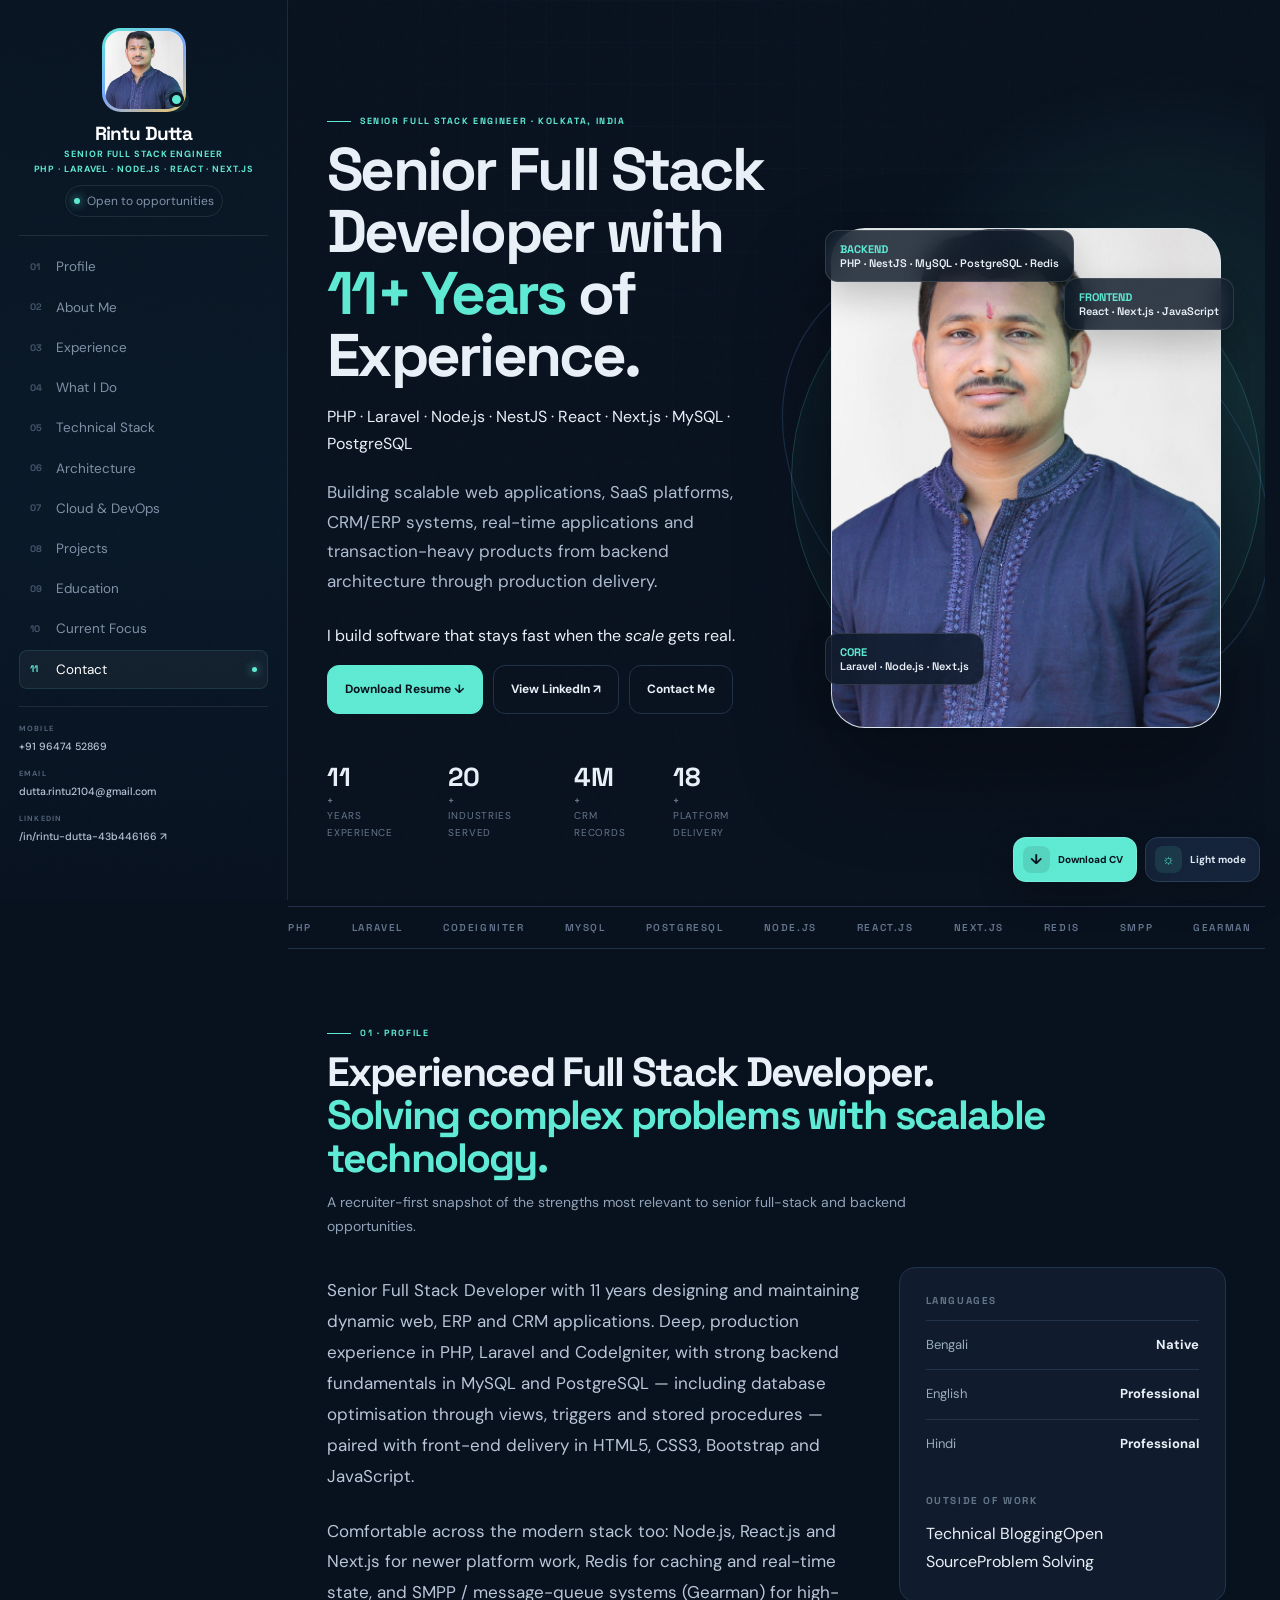
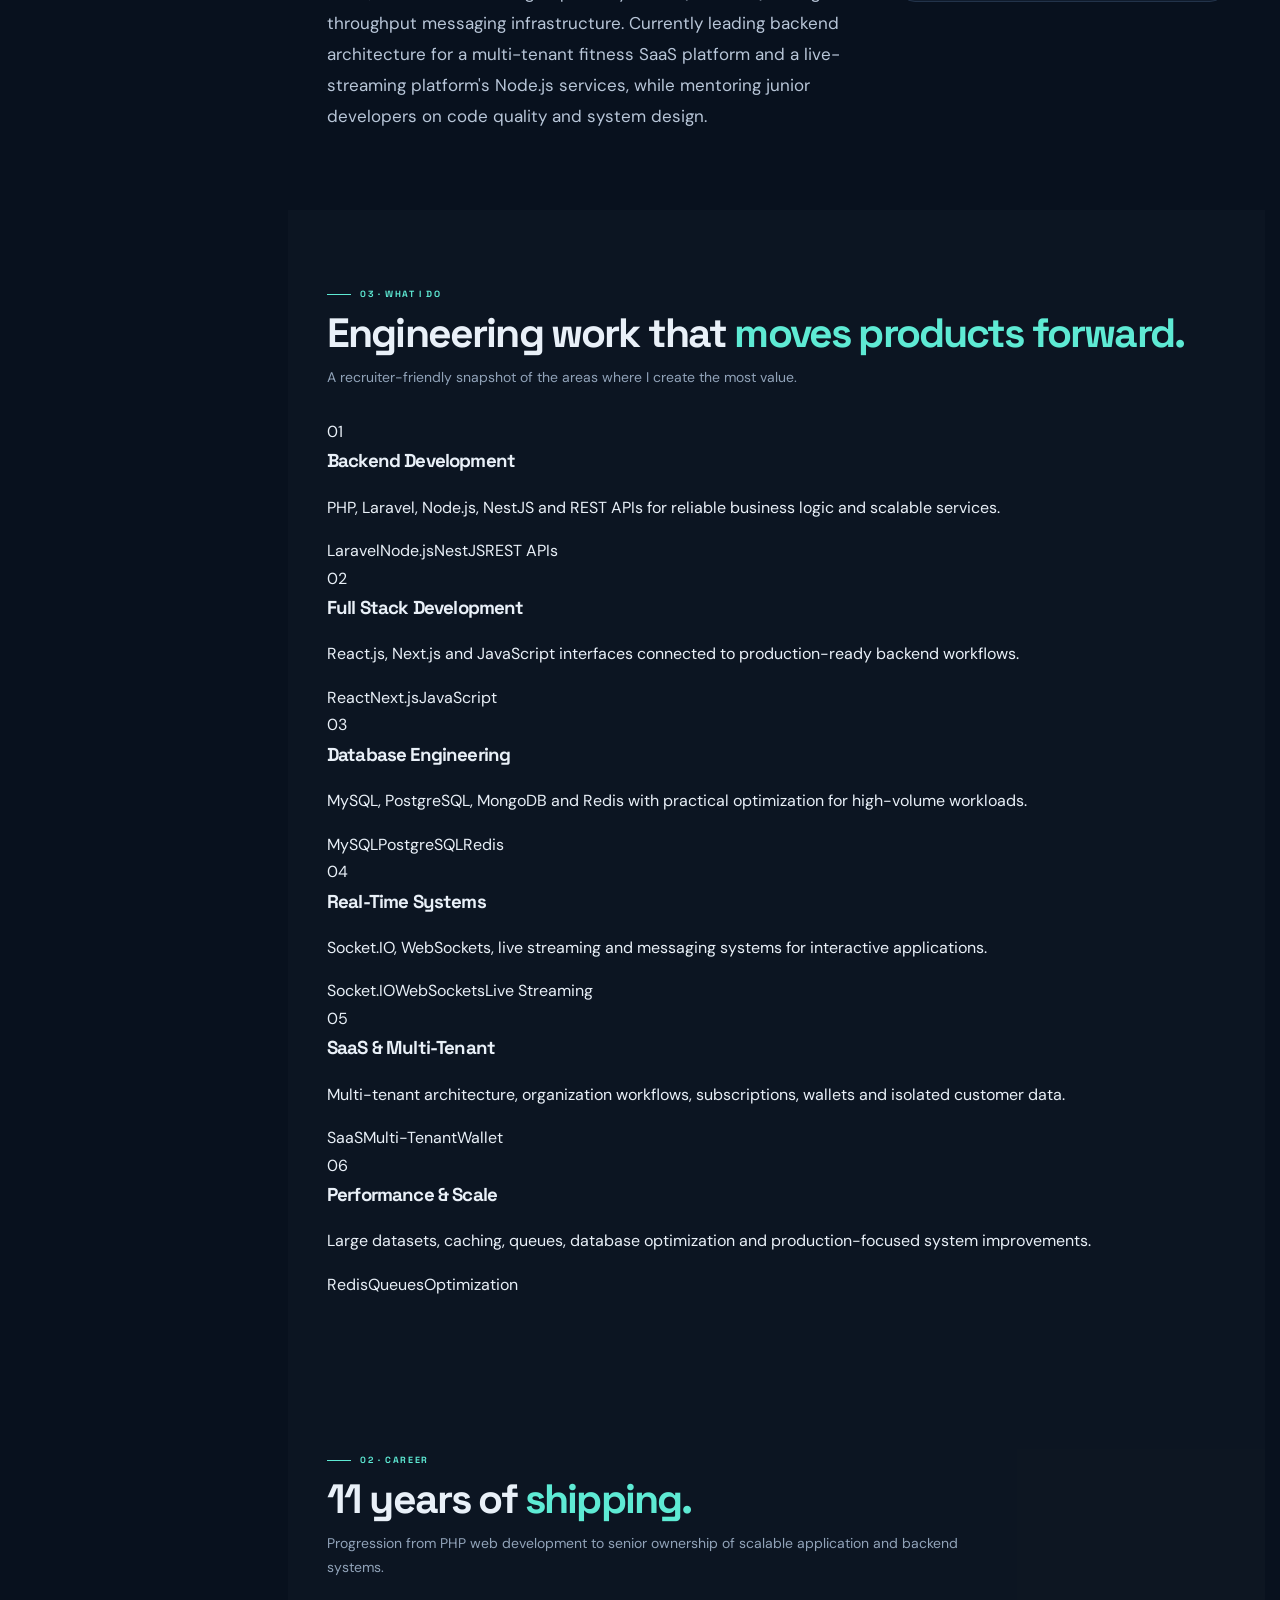
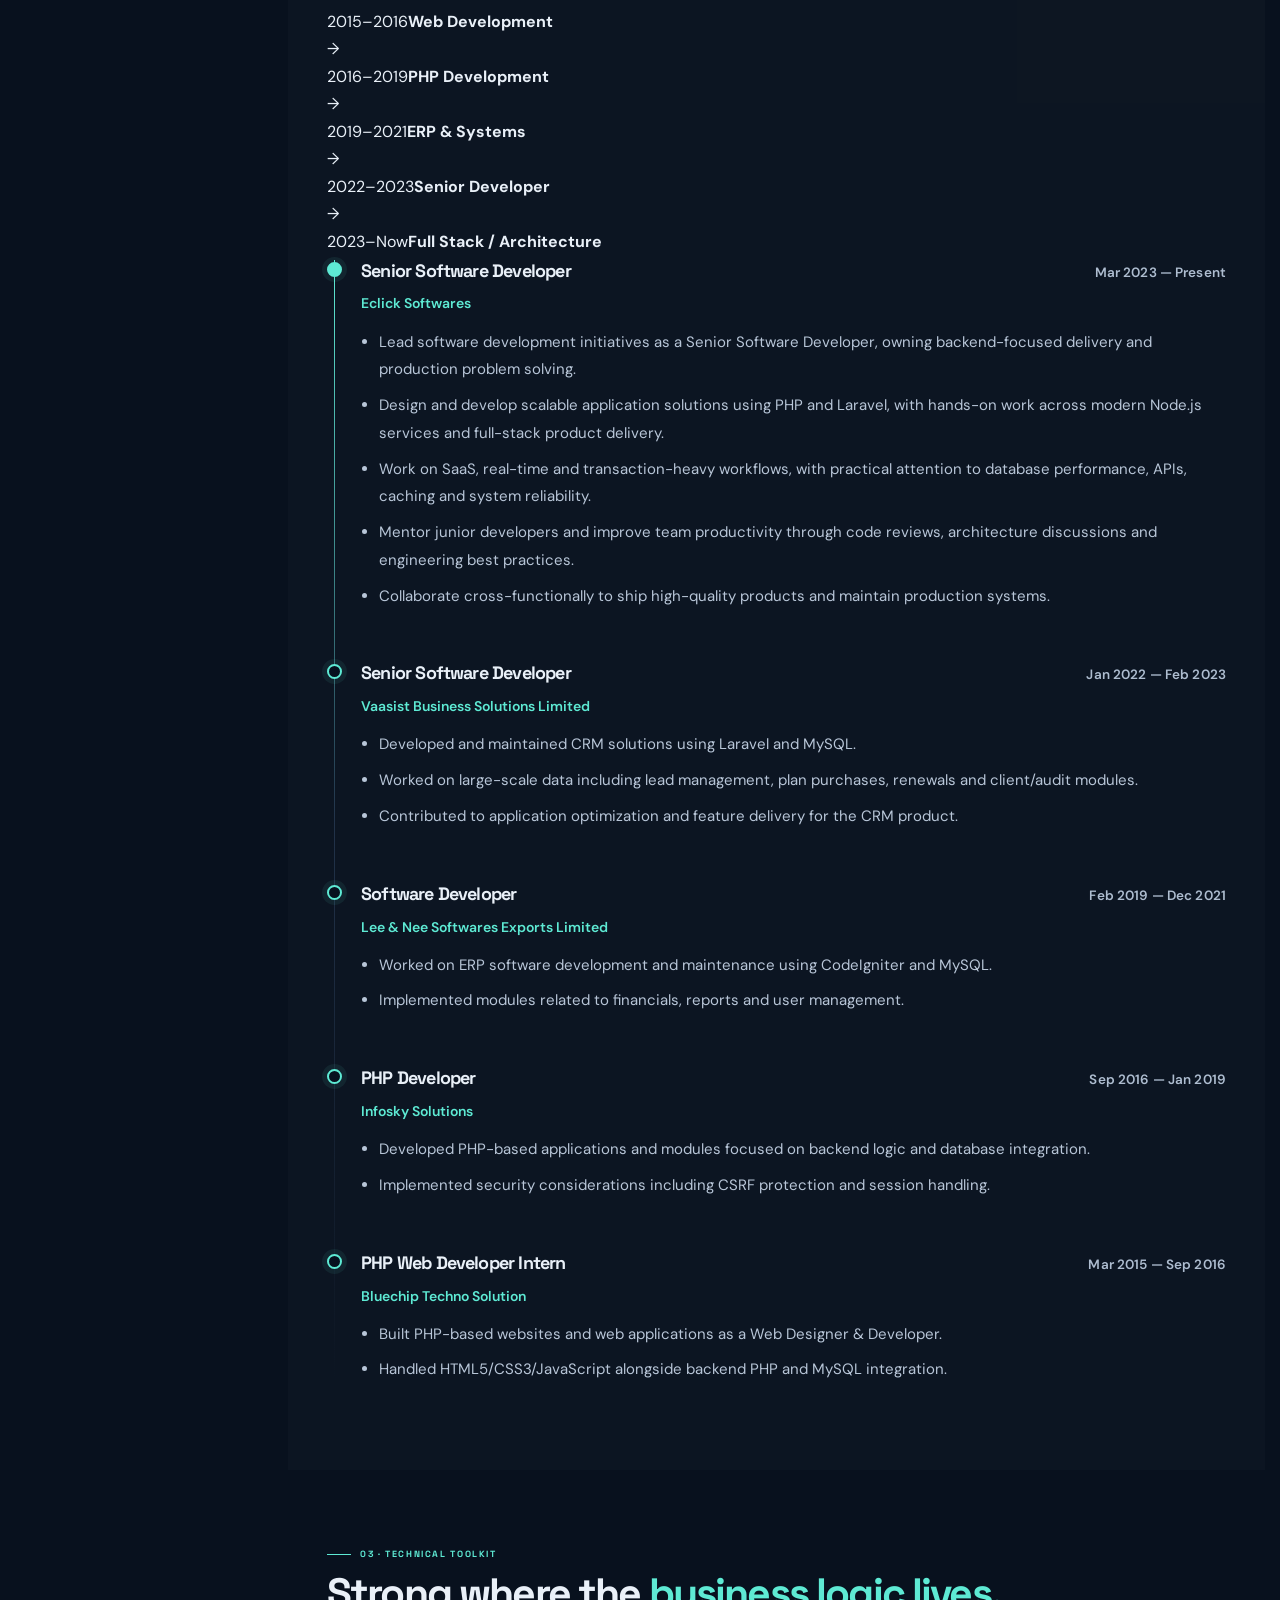
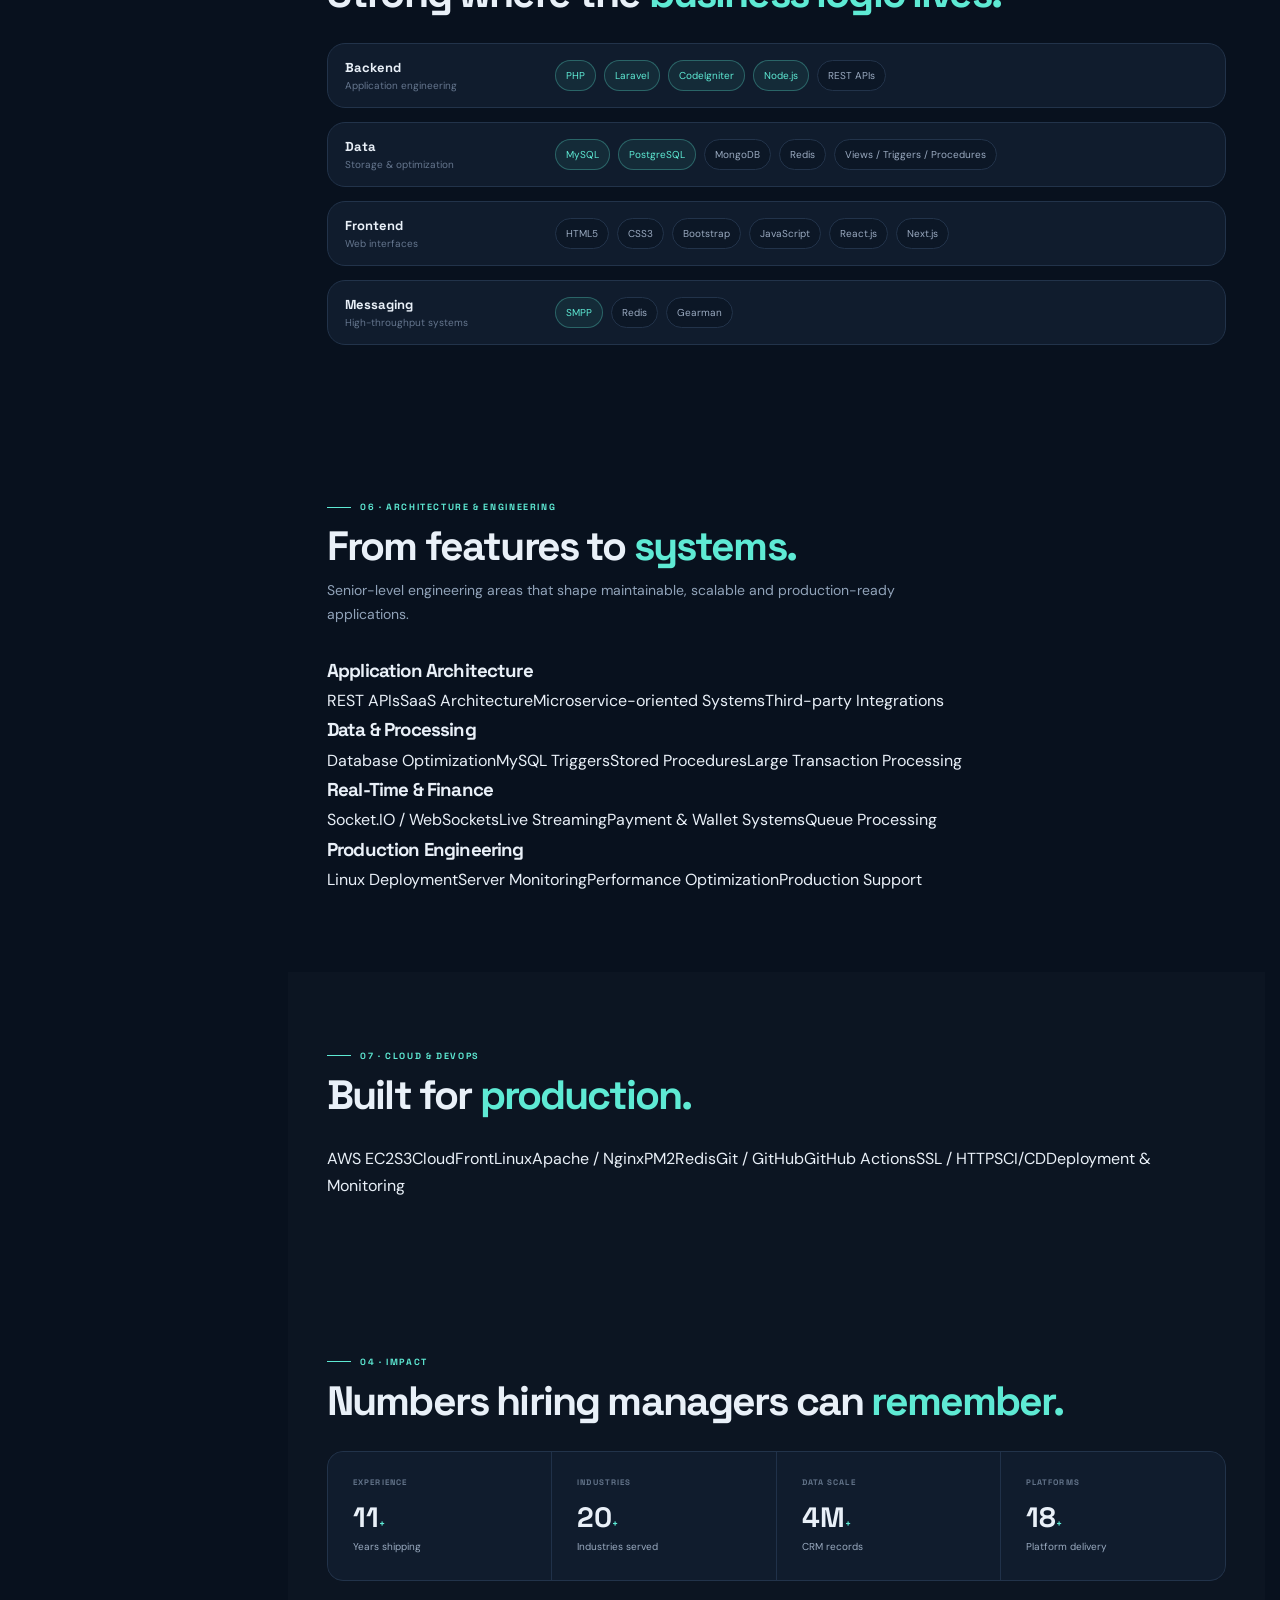
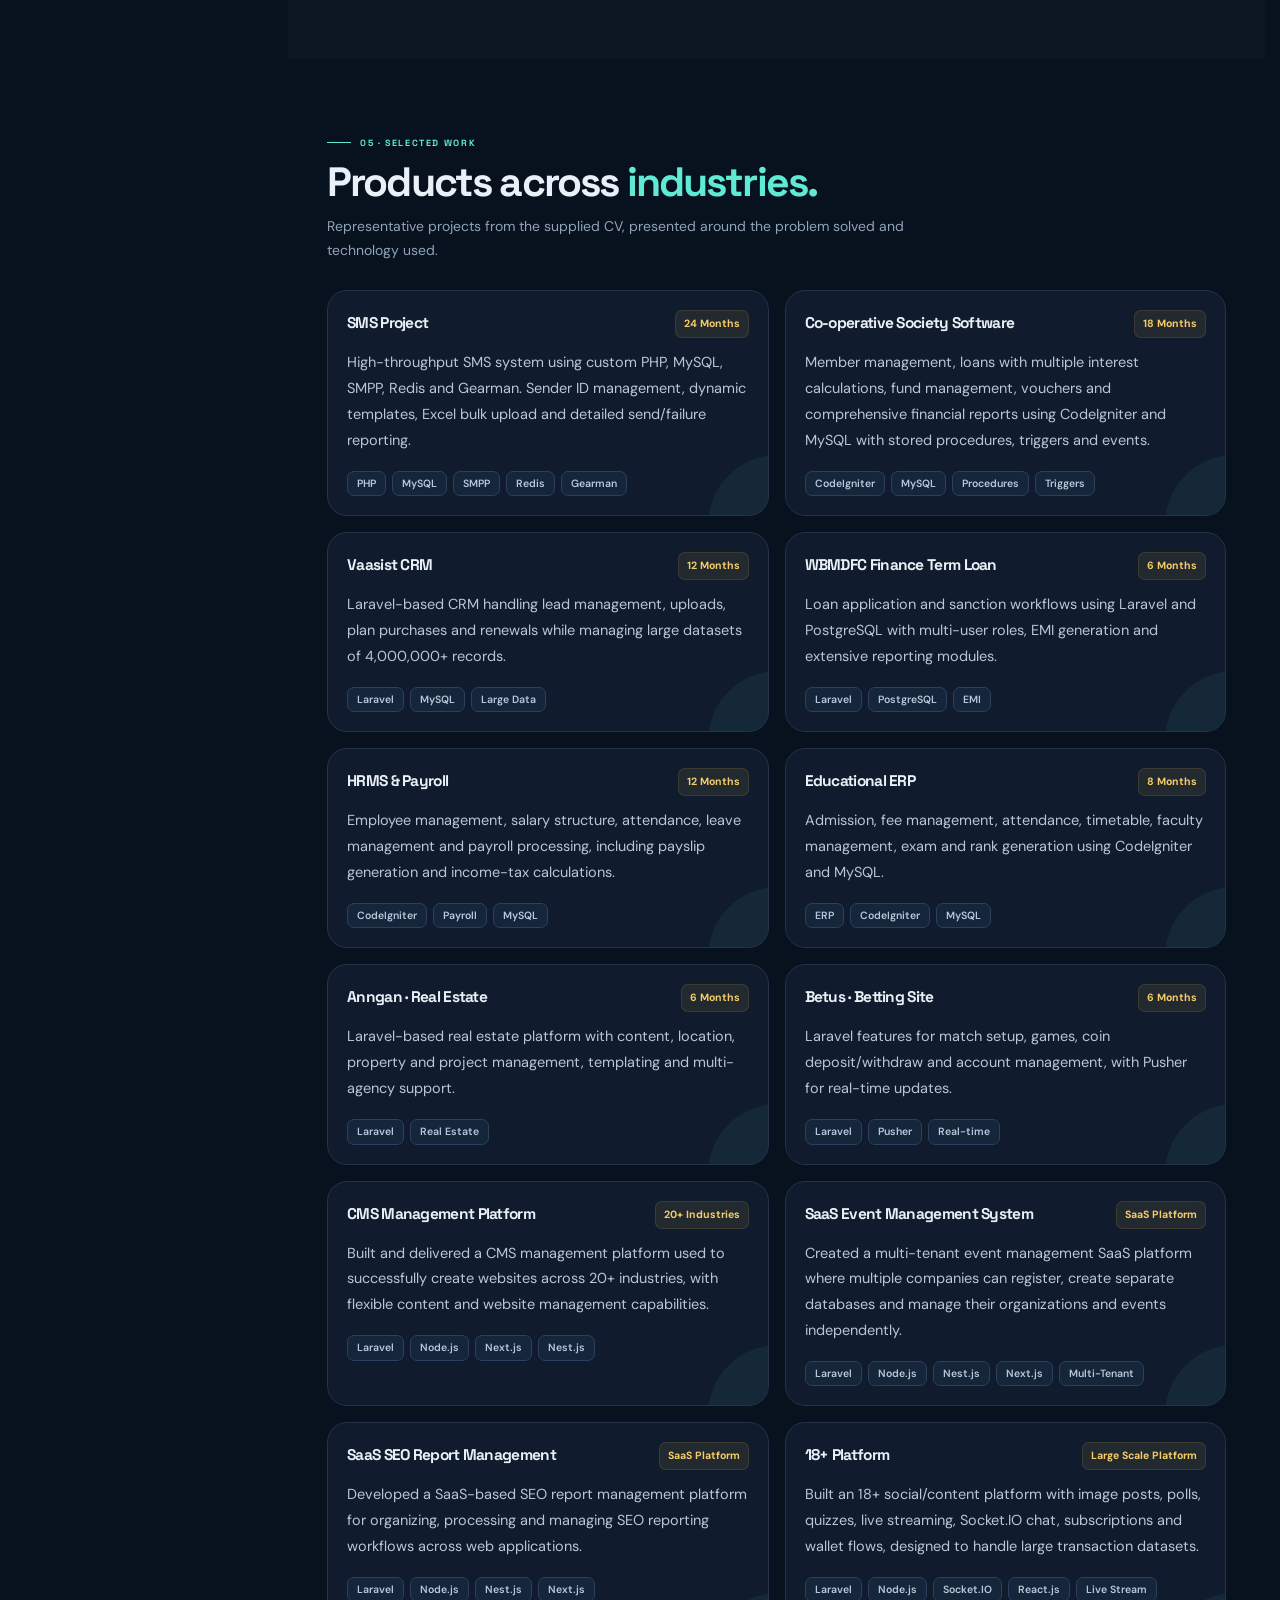
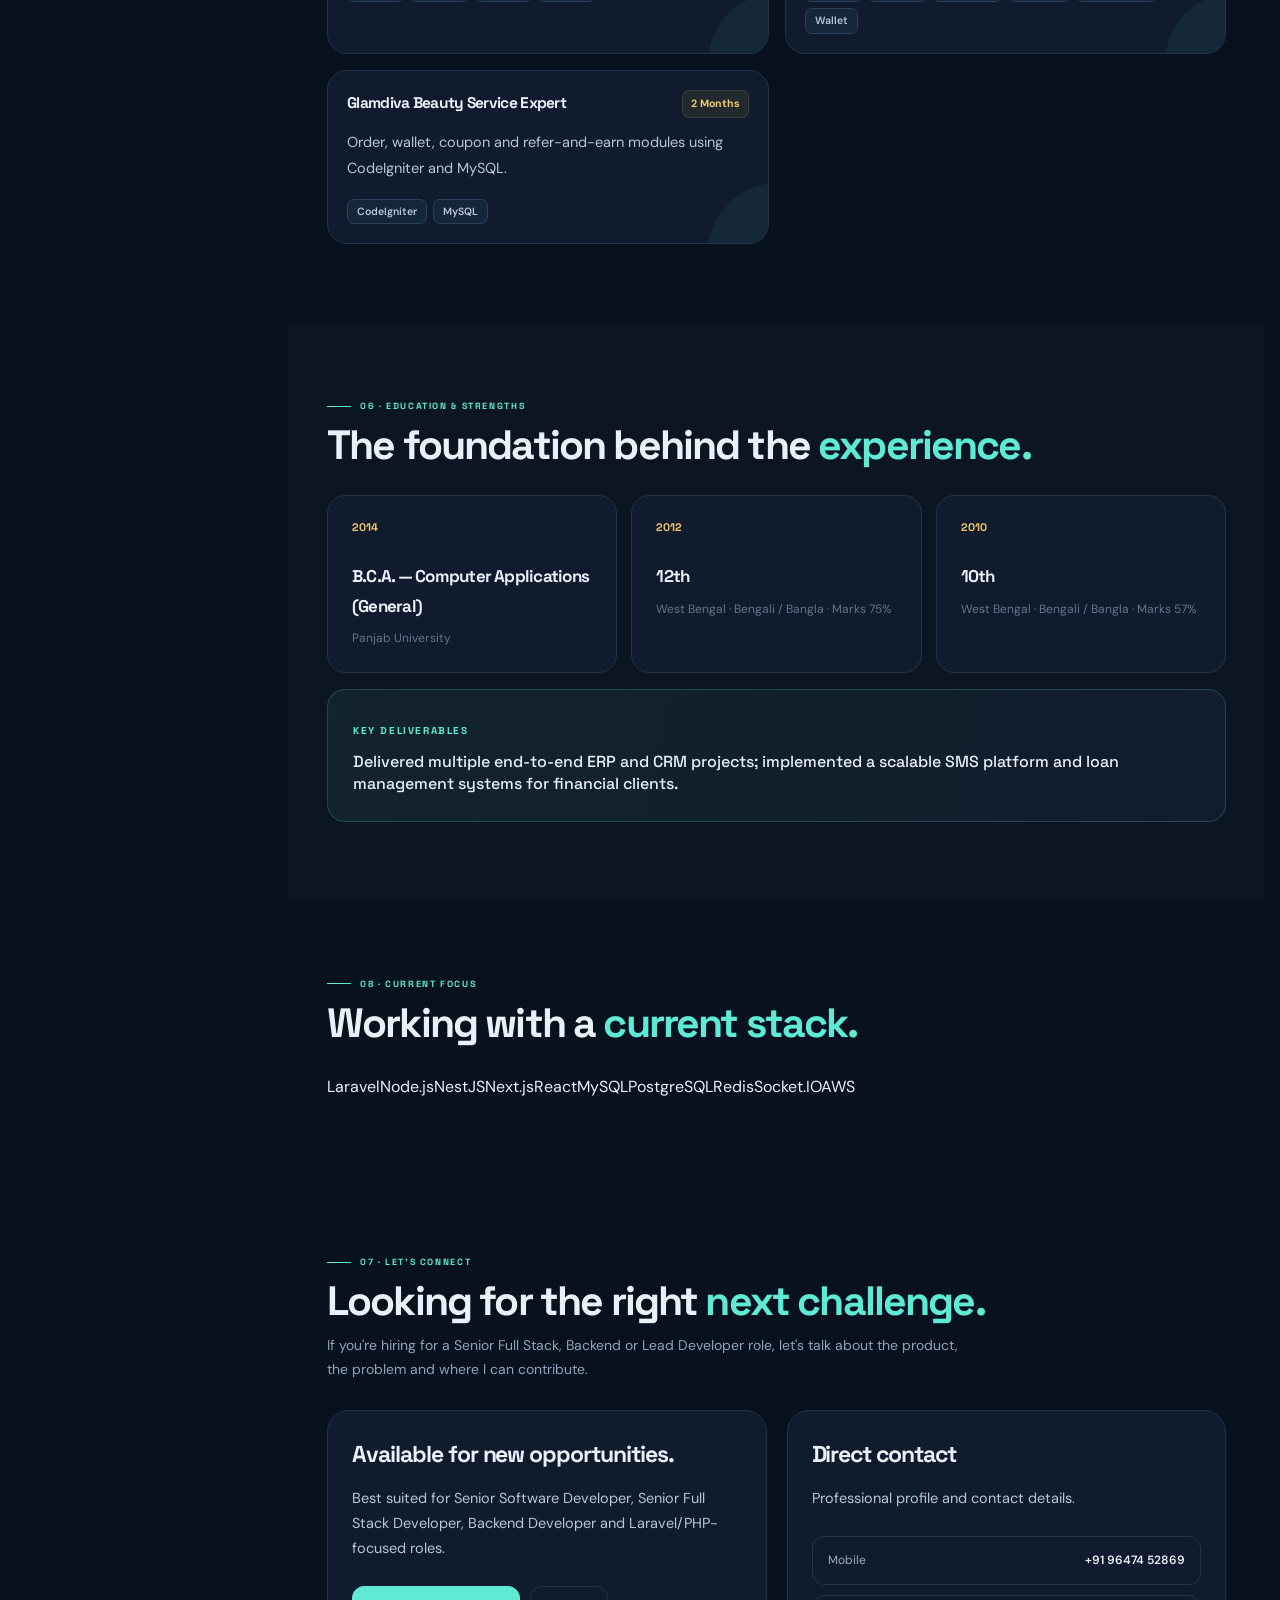
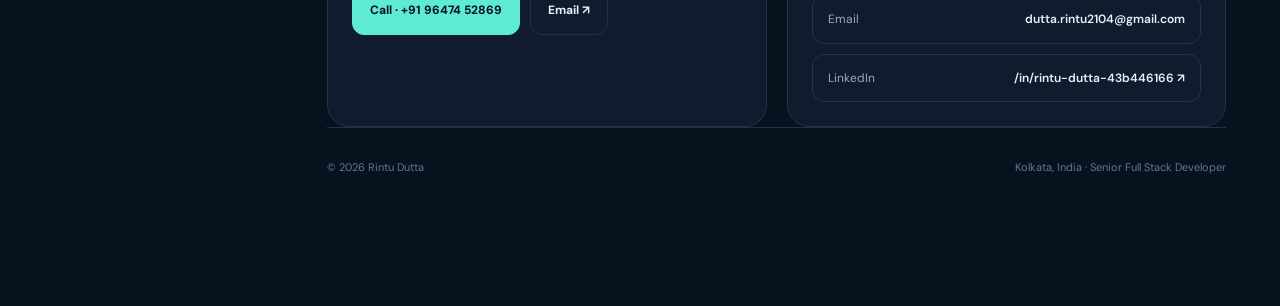
==== index.html @ 46730cc6 "Update website improvement" ====
<!doctype html>
<html lang="en">

<head>
  <meta charset="utf-8">
  <meta name="viewport" content="width=device-width, initial-scale=1">
  <title>Rintu Dutta | Senior Full Stack Developer</title>
  <meta name="description"
    content="Rintu Dutta — Senior Full Stack Developer with 11 years of experience across PHP, Laravel, CodeIgniter, Node.js, MySQL and PostgreSQL.">
  <meta name="keywords"
    content="Rintu Dutta, Senior Software Developer, Senior Full Stack Developer, PHP Developer, Laravel Developer, Node.js Developer, Kolkata">
  <meta name="theme-color" content="#07111f">
  <link rel="preconnect" href="https://fonts.googleapis.com">
  <link rel="preconnect" href="https://fonts.gstatic.com" crossorigin>
  <link
    href="https://fonts.googleapis.com/css2?family=DM+Sans:wght@400;500;600;700&family=Space+Grotesk:wght@500;600;700&display=swap"
    rel="stylesheet">
  <link rel="stylesheet" href="style.css">

</head>

<body>
  <div class="noise"></div>
  <div class="grid-bg"></div>

  <aside class="sidebar" id="sidebar">
    <div class="sidebar-inner">
      <div class="side-profile">
        <div class="side-photo">
          <img src="assets/rintu-dutta.png" alt="Rintu Dutta">
          <span class="online-dot"></span>
        </div>
        <h2>Rintu Dutta</h2>
        <p>Senior Full Stack Engineer<br>PHP · Laravel · Node.js · React · Next.js</p>
        <div class="availability"><span></span> Open to opportunities</div>
      </div>

      <div class="side-divider"></div>

      <nav class="side-nav" aria-label="CV sections">
        <a class="active" href="#home"><span class="num">01</span><span>Profile</span></a>
        <a href="#about"><span class="num">02</span><span>About Me</span></a>
        <a href="#experience"><span class="num">03</span><span>Experience</span></a>
        <a href="#expertise"><span class="num">04</span><span>What I Do</span></a>
        <a href="#stack"><span class="num">05</span><span>Technical Stack</span></a>
        <a href="#architecture"><span class="num">06</span><span>Architecture</span></a>
        <a href="#cloud"><span class="num">07</span><span>Cloud &amp; DevOps</span></a>
        <a href="#projects"><span class="num">08</span><span>Projects</span></a>
        <a href="#education"><span class="num">09</span><span>Education</span></a>
        <a href="#focus"><span class="num">10</span><span>Current Focus</span></a>
        <a href="#contact"><span class="num">11</span><span>Contact</span></a>
      </nav>

      <div class="side-bottom">
        <a href="tel:+919647452869" class="side-contact"><span>Mobile</span><strong>+91 96474 52869</strong></a>
        <a href="mailto:dutta.rintu2104@gmail.com"
          class="side-contact"><span>Email</span><strong>dutta.rintu2104@gmail.com</strong></a>
        <a href="https://www.linkedin.com/in/rintu-dutta-43b446166/" target="_blank" rel="noopener"
          class="side-contact"><span>LinkedIn</span><strong>/in/rintu-dutta-43b446166 ↗</strong></a>
        <!-- <button class="side-theme" id="theme" aria-label="Switch appearance">
        <span class="theme-icon" aria-hidden="true">☾</span>
        <span class="theme-copy">
          <b>Appearance</b>
          <small>Switch to light mode</small>
        </span>
      </button> -->
      </div>
    </div>
  </aside>

  <div class="mobile-overlay" id="mobileOverlay"></div>
  <div class="mobile-bar">
    <div class="mobile-brand"><b>RD</b><span>Rintu Dutta</span></div>
    <button class="mobile-menu" id="mobileMenu" aria-label="Open navigation">☰</button>
  </div>

  <div class="sticky-tools" aria-label="Quick actions">
    <a class="sticky-cv" href="assets/Rintu-Dutta-Resume.pdf" download aria-label="Download CV">
      <span class="sticky-icon" aria-hidden="true">↓</span><span class="sticky-label">Download CV</span>
    </a>
    <button class="sticky-theme" id="stickyTheme" type="button" aria-label="Switch to light mode">
      <span class="sticky-theme-icon" aria-hidden="true">☼</span>
      <span class="sticky-label">Light mode</span>
    </button>
  </div>
  <main id="home">
    <section class="hero">
      <div class="container hero-grid">
        <div>
          <div class="eyebrow reveal">Senior Full Stack Engineer · Kolkata, India</div>
          <h1 class="reveal">Senior Full Stack Developer with <span>11+ Years</span> of Experience.</h1>
          <p class="hero-stack reveal">PHP · Laravel · Node.js · NestJS · React · Next.js · MySQL · PostgreSQL</p>
          <p class="hero-copy reveal">Building scalable web applications, SaaS platforms, CRM/ERP systems, real-time
            applications and transaction-heavy products from backend architecture through production delivery.</p>
          <p class="hero-tagline reveal">I build software that stays <span>fast</span> when the <em>scale</em> gets
            real.</p>
          <div class="actions reveal">
            <a class="btn primary" href="assets/Rintu-Dutta-Resume.pdf" download>Download Resume ↓</a>
            <a class="btn secondary" href="https://www.linkedin.com/in/rintu-dutta-43b446166/" target="_blank"
              rel="noopener">View LinkedIn ↗</a>
            <a class="btn secondary" href="mailto:dutta.rintu2104@gmail.com">Contact Me</a>
          </div>
          <div class="hero-mini reveal">
            <div class="mini"><strong>11<span>+</span></strong><span>Years experience</span></div>
            <div class="mini"><strong>20<span>+</span></strong><span>Industries served</span></div>
            <div class="mini"><strong>4M<span>+</span></strong><span>CRM records</span></div>
            <div class="mini"><strong>18<span>+</span></strong><span>Platform delivery</span></div>
          </div>
        </div>
        <div class="profile-stage reveal">
          <div class="halo"></div>
          <div class="portrait"><img src="assets/rintu-dutta.png" alt="Rintu Dutta"></div>
          <div class="profile-tag tag-a"><b>FRONTEND</b><br>React · Next.js · JavaScript</div>
          <div class="profile-tag tag-b"><b>CORE</b><br>Laravel · Node.js · Next.js</div>
          <div class="profile-tag tag-c"><b>BACKEND</b><br>PHP · NestJS · MySQL · PostgreSQL · Redis</div>
        </div>
      </div>
    </section>

    <div class="ticker">
      <div class="ticker-track">
        <span>PHP</span><span>Laravel</span><span>CodeIgniter</span><span>MySQL</span><span>PostgreSQL</span><span>Node.js</span><span>React.js</span><span>Next.js</span><span>Redis</span><span>SMPP</span><span>Gearman</span><span>API
          Development</span><span>ERP</span><span>CRM</span>
        <span>PHP</span><span>Laravel</span><span>CodeIgniter</span><span>MySQL</span><span>PostgreSQL</span><span>Node.js</span><span>React.js</span><span>Next.js</span><span>Redis</span><span>SMPP</span><span>Gearman</span><span>API
          Development</span><span>ERP</span><span>CRM</span>
      </div>
    </div>

    <section class="section" id="about">
      <div class="container">
        <div class="section-head reveal">
          <div class="eyebrow">01 · Profile</div>
          <h2>Experienced Full Stack Developer.<br><span>Solving complex problems with scalable technology.</span></h2>
          <p>A recruiter-first snapshot of the strengths most relevant to senior full-stack and backend opportunities.
          </p>
        </div>
        <div class="about-grid reference-about">
          <div class="about-text reveal">
            <p>Senior Full Stack Developer with 11 years designing and maintaining dynamic web, ERP and CRM
              applications. Deep, production experience in PHP, Laravel and CodeIgniter, with strong backend
              fundamentals in MySQL and PostgreSQL — including database optimisation through views, triggers and stored
              procedures — paired with front-end delivery in HTML5, CSS3, Bootstrap and JavaScript.</p>
            <p>Comfortable across the modern stack too: Node.js, React.js and Next.js for newer platform work, Redis for
              caching and real-time state, and SMPP / message-queue systems (Gearman) for high-throughput messaging
              infrastructure. Currently leading backend architecture for a multi-tenant fitness SaaS platform and a
              live-streaming platform's Node.js services, while mentoring junior developers on code quality and system
              design.</p>
          </div>
          <aside class="about-card reveal">
            <div class="about-card-title">LANGUAGES</div>
            <div class="about-line"><span>Bengali</span><b>Native</b></div>
            <div class="about-line"><span>English</span><b>Professional</b></div>
            <div class="about-line"><span>Hindi</span><b>Professional</b></div>
            <div class="about-card-title outside">OUTSIDE OF WORK</div>
            <div class="hobby-tags"><span>Technical Blogging</span><span>Open Source</span><span>Problem Solving</span>
            </div>
          </aside>
        </div>
      </div>
    </section>

    <section class="section alt what-i-do" id="expertise">
      <div class="container">
        <div class="section-head reveal">
          <div class="eyebrow">03 · What I Do</div>
          <h2>Engineering work that <span>moves products forward.</span></h2>
          <p>A recruiter-friendly snapshot of the areas where I create the most value.</p>
        </div>
        <div class="service-grid">
          <article class="service-card reveal"><span class="service-no">01</span>
            <h3>Backend Development</h3>
            <p>PHP, Laravel, Node.js, NestJS and REST APIs for reliable business logic and scalable services.</p>
            <div class="service-tags"><span>Laravel</span><span>Node.js</span><span>NestJS</span><span>REST APIs</span>
            </div>
          </article>
          <article class="service-card reveal"><span class="service-no">02</span>
            <h3>Full Stack Development</h3>
            <p>React.js, Next.js and JavaScript interfaces connected to production-ready backend workflows.</p>
            <div class="service-tags"><span>React</span><span>Next.js</span><span>JavaScript</span></div>
          </article>
          <article class="service-card reveal"><span class="service-no">03</span>
            <h3>Database Engineering</h3>
            <p>MySQL, PostgreSQL, MongoDB and Redis with practical optimization for high-volume workloads.</p>
            <div class="service-tags"><span>MySQL</span><span>PostgreSQL</span><span>Redis</span></div>
          </article>
          <article class="service-card reveal"><span class="service-no">04</span>
            <h3>Real-Time Systems</h3>
            <p>Socket.IO, WebSockets, live streaming and messaging systems for interactive applications.</p>
            <div class="service-tags"><span>Socket.IO</span><span>WebSockets</span><span>Live Streaming</span></div>
          </article>
          <article class="service-card reveal"><span class="service-no">05</span>
            <h3>SaaS &amp; Multi-Tenant</h3>
            <p>Multi-tenant architecture, organization workflows, subscriptions, wallets and isolated customer data.</p>
            <div class="service-tags"><span>SaaS</span><span>Multi-Tenant</span><span>Wallet</span></div>
          </article>
          <article class="service-card reveal"><span class="service-no">06</span>
            <h3>Performance &amp; Scale</h3>
            <p>Large datasets, caching, queues, database optimization and production-focused system improvements.</p>
            <div class="service-tags"><span>Redis</span><span>Queues</span><span>Optimization</span></div>
          </article>
        </div>
      </div>
    </section>

    <section class="section alt" id="experience">
      <div class="container">
        <div class="section-head reveal">
          <div class="eyebrow">02 · Career</div>
          <h2>11 years of <span>shipping.</span></h2>
          <p>Progression from PHP web development to senior ownership of scalable application and backend systems.</p>
        </div>
        <div class="career-progression reveal">
          <div class="career-step"><span>2015–2016</span><b>Web Development</b></div><i>→</i>
          <div class="career-step"><span>2016–2019</span><b>PHP Development</b></div><i>→</i>
          <div class="career-step"><span>2019–2021</span><b>ERP &amp; Systems</b></div><i>→</i>
          <div class="career-step"><span>2022–2023</span><b>Senior Developer</b></div><i>→</i>
          <div class="career-step"><span>2023–Now</span><b>Full Stack / Architecture</b></div>
        </div>
        <div class="timeline">
          <article class="job current reveal"><span class="node"></span>
            <div class="job-head">
              <h3>Senior Software Developer</h3>
              <div class="dates">Mar 2023 — Present</div>
            </div>
            <div class="company">Eclick Softwares</div>
            <ul>
              <li>Lead software development initiatives as a Senior Software Developer, owning backend-focused delivery
                and production problem solving.</li>
              <li>Design and develop scalable application solutions using PHP and Laravel, with hands-on work across
                modern Node.js services and full-stack product delivery.</li>
              <li>Work on SaaS, real-time and transaction-heavy workflows, with practical attention to database
                performance, APIs, caching and system reliability.</li>
              <li>Mentor junior developers and improve team productivity through code reviews, architecture discussions
                and engineering best practices.</li>
              <li>Collaborate cross-functionally to ship high-quality products and maintain production systems.</li>
            </ul>
          </article>
          <article class="job reveal"><span class="node"></span>
            <div class="job-head">
              <h3>Senior Software Developer</h3>
              <div class="dates">Jan 2022 — Feb 2023</div>
            </div>
            <div class="company">Vaasist Business Solutions Limited</div>
            <ul>
              <li>Developed and maintained CRM solutions using Laravel and MySQL.</li>
              <li>Worked on large-scale data including lead management, plan purchases, renewals and client/audit
                modules.</li>
              <li>Contributed to application optimization and feature delivery for the CRM product.</li>
            </ul>
          </article>
          <article class="job reveal"><span class="node"></span>
            <div class="job-head">
              <h3>Software Developer</h3>
              <div class="dates">Feb 2019 — Dec 2021</div>
            </div>
            <div class="company">Lee &amp; Nee Softwares Exports Limited</div>
            <ul>
              <li>Worked on ERP software development and maintenance using CodeIgniter and MySQL.</li>
              <li>Implemented modules related to financials, reports and user management.</li>
            </ul>
          </article>
          <article class="job reveal"><span class="node"></span>
            <div class="job-head">
              <h3>PHP Developer</h3>
              <div class="dates">Sep 2016 — Jan 2019</div>
            </div>
            <div class="company">Infosky Solutions</div>
            <ul>
              <li>Developed PHP-based applications and modules focused on backend logic and database integration.</li>
              <li>Implemented security considerations including CSRF protection and session handling.</li>
            </ul>
          </article>
          <article class="job reveal"><span class="node"></span>
            <div class="job-head">
              <h3>PHP Web Developer Intern</h3>
              <div class="dates">Mar 2015 — Sep 2016</div>
            </div>
            <div class="company">Bluechip Techno Solution</div>
            <ul>
              <li>Built PHP-based websites and web applications as a Web Designer &amp; Developer.</li>
              <li>Handled HTML5/CSS3/JavaScript alongside backend PHP and MySQL integration.</li>
            </ul>
          </article>
        </div>
      </div>
    </section>

    <section class="section" id="stack">
      <div class="container">
        <div class="section-head reveal">
          <div class="eyebrow">03 · Technical toolkit</div>
          <h2>Strong where the <span>business logic lives.</span></h2>
        </div>
        <div class="stack-grid">
          <div class="stack-row reveal">
            <div class="stack-name">Backend<small>Application engineering</small></div>
            <div class="chips"><span class="chip core">PHP</span><span class="chip core">Laravel</span><span
                class="chip core">CodeIgniter</span><span class="chip core">Node.js</span><span class="chip">REST
                APIs</span></div>
          </div>
          <div class="stack-row reveal">
            <div class="stack-name">Data<small>Storage &amp; optimization</small></div>
            <div class="chips"><span class="chip core">MySQL</span><span class="chip core">PostgreSQL</span><span
                class="chip">MongoDB</span><span class="chip">Redis</span><span class="chip">Views / Triggers /
                Procedures</span></div>
          </div>
          <div class="stack-row reveal">
            <div class="stack-name">Frontend<small>Web interfaces</small></div>
            <div class="chips"><span class="chip">HTML5</span><span class="chip">CSS3</span><span
                class="chip">Bootstrap</span><span class="chip">JavaScript</span><span class="chip">React.js</span><span
                class="chip">Next.js</span></div>
          </div>
          <div class="stack-row reveal">
            <div class="stack-name">Messaging<small>High-throughput systems</small></div>
            <div class="chips"><span class="chip core">SMPP</span><span class="chip">Redis</span><span
                class="chip">Gearman</span></div>
          </div>
        </div>
      </div>
    </section>

    <section class="section" id="architecture">
      <div class="container">
        <div class="section-head reveal">
          <div class="eyebrow">06 · Architecture &amp; Engineering</div>
          <h2>From features to <span>systems.</span></h2>
          <p>Senior-level engineering areas that shape maintainable, scalable and production-ready applications.</p>
        </div>
        <div class="architecture-grid">
          <article class="architecture-card reveal">
            <h3>Application Architecture</h3>
            <div class="architecture-tags"><span>REST APIs</span><span>SaaS
                Architecture</span><span>Microservice-oriented Systems</span><span>Third-party Integrations</span></div>
          </article>
          <article class="architecture-card reveal">
            <h3>Data &amp; Processing</h3>
            <div class="architecture-tags"><span>Database Optimization</span><span>MySQL Triggers</span><span>Stored
                Procedures</span><span>Large Transaction Processing</span></div>
          </article>
          <article class="architecture-card reveal">
            <h3>Real-Time &amp; Finance</h3>
            <div class="architecture-tags"><span>Socket.IO / WebSockets</span><span>Live Streaming</span><span>Payment
                &amp; Wallet Systems</span><span>Queue Processing</span></div>
          </article>
          <article class="architecture-card reveal">
            <h3>Production Engineering</h3>
            <div class="architecture-tags"><span>Linux Deployment</span><span>Server Monitoring</span><span>Performance
                Optimization</span><span>Production Support</span></div>
          </article>
        </div>
      </div>
    </section>

    <section class="section alt" id="cloud">
      <div class="container">
        <div class="section-head reveal">
          <div class="eyebrow">07 · Cloud &amp; DevOps</div>
          <h2>Built for <span>production.</span></h2>
        </div>
        <div class="cloud-strip reveal"><span>AWS
            EC2</span><span>S3</span><span>CloudFront</span><span>Linux</span><span>Apache /
            Nginx</span><span>PM2</span><span>Redis</span><span>Git / GitHub</span><span>GitHub Actions</span><span>SSL
            / HTTPS</span><span>CI/CD</span><span>Deployment &amp; Monitoring</span></div>
      </div>
    </section>

    <section class="section alt">
      <div class="container">
        <div class="section-head reveal">
          <div class="eyebrow">04 · Impact</div>
          <h2>Numbers hiring managers can <span>remember.</span></h2>
        </div>
        <div class="impact reveal">
          <div class="impact-item"><small>EXPERIENCE</small><strong>11<span>+</span></strong><em>Years shipping</em>
          </div>
          <div class="impact-item"><small>INDUSTRIES</small><strong>20<span>+</span></strong><em>Industries served</em>
          </div>
          <div class="impact-item"><small>DATA SCALE</small><strong>4M<span>+</span></strong><em>CRM records</em></div>
          <div class="impact-item"><small>PLATFORMS</small><strong>18<span>+</span></strong><em>Platform delivery</em>
          </div>
        </div>
      </div>
    </section>

    <section class="section" id="projects">
      <div class="container">
        <div class="section-head reveal">
          <div class="eyebrow">05 · Selected work</div>
          <h2>Products across <span>industries.</span></h2>
          <p>Representative projects from the supplied CV, presented around the problem solved and technology used.</p>
        </div>
        <div class="projects">
          <article class="project reveal">
            <div class="project-top">
              <h3>SMS Project</h3><span class="duration">24 Months</span>
            </div>
            <p>High-throughput SMS system using custom PHP, MySQL, SMPP, Redis and Gearman. Sender ID management,
              dynamic templates, Excel bulk upload and detailed send/failure reporting.</p>
            <div class="project-tags">
              <span>PHP</span><span>MySQL</span><span>SMPP</span><span>Redis</span><span>Gearman</span></div>
          </article>
          <article class="project reveal">
            <div class="project-top">
              <h3>Co-operative Society Software</h3><span class="duration">18 Months</span>
            </div>
            <p>Member management, loans with multiple interest calculations, fund management, vouchers and comprehensive
              financial reports using CodeIgniter and MySQL with stored procedures, triggers and events.</p>
            <div class="project-tags">
              <span>CodeIgniter</span><span>MySQL</span><span>Procedures</span><span>Triggers</span></div>
          </article>
          <article class="project reveal">
            <div class="project-top">
              <h3>Vaasist CRM</h3><span class="duration">12 Months</span>
            </div>
            <p>Laravel-based CRM handling lead management, uploads, plan purchases and renewals while managing large
              datasets of 4,000,000+ records.</p>
            <div class="project-tags"><span>Laravel</span><span>MySQL</span><span>Large Data</span></div>
          </article>
          <article class="project reveal">
            <div class="project-top">
              <h3>WBMDFC Finance Term Loan</h3><span class="duration">6 Months</span>
            </div>
            <p>Loan application and sanction workflows using Laravel and PostgreSQL with multi-user roles, EMI
              generation and extensive reporting modules.</p>
            <div class="project-tags"><span>Laravel</span><span>PostgreSQL</span><span>EMI</span></div>
          </article>
          <article class="project reveal">
            <div class="project-top">
              <h3>HRMS &amp; Payroll</h3><span class="duration">12 Months</span>
            </div>
            <p>Employee management, salary structure, attendance, leave management and payroll processing, including
              payslip generation and income-tax calculations.</p>
            <div class="project-tags"><span>CodeIgniter</span><span>Payroll</span><span>MySQL</span></div>
          </article>
          <article class="project reveal">
            <div class="project-top">
              <h3>Educational ERP</h3><span class="duration">8 Months</span>
            </div>
            <p>Admission, fee management, attendance, timetable, faculty management, exam and rank generation using
              CodeIgniter and MySQL.</p>
            <div class="project-tags"><span>ERP</span><span>CodeIgniter</span><span>MySQL</span></div>
          </article>
          <article class="project reveal">
            <div class="project-top">
              <h3>Anngan · Real Estate</h3><span class="duration">6 Months</span>
            </div>
            <p>Laravel-based real estate platform with content, location, property and project management, templating
              and multi-agency support.</p>
            <div class="project-tags"><span>Laravel</span><span>Real Estate</span></div>
          </article>
          <article class="project reveal">
            <div class="project-top">
              <h3>Betus · Betting Site</h3><span class="duration">6 Months</span>
            </div>
            <p>Laravel features for match setup, games, coin deposit/withdraw and account management, with Pusher for
              real-time updates.</p>
            <div class="project-tags"><span>Laravel</span><span>Pusher</span><span>Real-time</span></div>
          </article>
          <article class="project reveal">
            <div class="project-top">
              <h3>CMS Management Platform</h3><span class="duration">20+ Industries</span>
            </div>
            <p>Built and delivered a CMS management platform used to successfully create websites across 20+ industries,
              with flexible content and website management capabilities.</p>
            <div class="project-tags"><span>Laravel</span><span>Node.js</span><span>Next.js</span><span>Nest.js</span>
            </div>
          </article>

          <article class="project reveal">
            <div class="project-top">
              <h3>SaaS Event Management System</h3><span class="duration">SaaS Platform</span>
            </div>
            <p>Created a multi-tenant event management SaaS platform where multiple companies can register, create
              separate databases and manage their organizations and events independently.</p>
            <div class="project-tags">
              <span>Laravel</span><span>Node.js</span><span>Nest.js</span><span>Next.js</span><span>Multi-Tenant</span>
            </div>
          </article>

          <article class="project reveal">
            <div class="project-top">
              <h3>SaaS SEO Report Management</h3><span class="duration">SaaS Platform</span>
            </div>
            <p>Developed a SaaS-based SEO report management platform for organizing, processing and managing SEO
              reporting workflows across web applications.</p>
            <div class="project-tags"><span>Laravel</span><span>Node.js</span><span>Nest.js</span><span>Next.js</span>
            </div>
          </article>

          <article class="project reveal">
            <div class="project-top">
              <h3>18+ Platform</h3><span class="duration">Large Scale Platform</span>
            </div>
            <p>Built an 18+ social/content platform with image posts, polls, quizzes, live streaming, Socket.IO chat,
              subscriptions and wallet flows, designed to handle large transaction datasets.</p>
            <div class="project-tags">
              <span>Laravel</span><span>Node.js</span><span>Socket.IO</span><span>React.js</span><span>Live
                Stream</span><span>Wallet</span></div>
          </article>

          <article class="project reveal">
            <div class="project-top">
              <h3>Glamdiva Beauty Service Expert</h3><span class="duration">2 Months</span>
            </div>
            <p>Order, wallet, coupon and refer-and-earn modules using CodeIgniter and MySQL.</p>
            <div class="project-tags"><span>CodeIgniter</span><span>MySQL</span></div>
          </article>
        </div>
      </div>
    </section>

    <section class="section alt" id="education">
      <div class="container">
        <div class="section-head reveal">
          <div class="eyebrow">06 · Education &amp; strengths</div>
          <h2>The foundation behind the <span>experience.</span></h2>
        </div>
        <div class="education">
          <article class="edu reveal">
            <div class="year">2014</div>
            <h3>B.C.A. — Computer Applications (General)</h3>
            <p>Panjab University</p>
          </article>
          <article class="edu reveal">
            <div class="year">2012</div>
            <h3>12th</h3>
            <p>West Bengal · Bengali / Bangla · Marks 75%</p>
          </article>
          <article class="edu reveal">
            <div class="year">2010</div>
            <h3>10th</h3>
            <p>West Bengal · Bengali / Bangla · Marks 57%</p>
          </article>
        </div>
        <div class="achievement reveal"><span>Key deliverables</span>
          <p>Delivered multiple end-to-end ERP and CRM projects; implemented a scalable SMS platform and loan management
            systems for financial clients.</p>
        </div>
      </div>
    </section>

    <section class="section" id="focus">
      <div class="container">
        <div class="section-head reveal">
          <div class="eyebrow">08 · Current Focus</div>
          <h2>Working with a <span>current stack.</span></h2>
        </div>
        <div class="current-focus reveal">
          <span>Laravel</span><span>Node.js</span><span>NestJS</span><span>Next.js</span><span>React</span><span>MySQL</span><span>PostgreSQL</span><span>Redis</span><span>Socket.IO</span><span>AWS</span>
        </div>
      </div>
    </section>

    <section class="section" id="contact">
      <div class="container">
        <div class="section-head reveal">
          <div class="eyebrow">07 · Let's connect</div>
          <h2>Looking for the right <span>next challenge.</span></h2>
          <p>If you're hiring for a Senior Full Stack, Backend or Lead Developer role, let's talk about the product, the problem and where I can contribute.</p>
        </div>
        <div class="contact">
          <div class="contact-card reveal">
            <h3>Available for new opportunities.</h3>
            <p>Best suited for Senior Software Developer, Senior Full Stack Developer, Backend Developer and
              Laravel/PHP-focused roles.</p>
            <div class="actions"><a class="btn primary" href="tel:+919647452869">Call · +91 96474 52869</a><a
                class="btn secondary" href="mailto:dutta.rintu2104@gmail.com">Email ↗</a></div>
          </div>
          <div class="contact-card reveal">
            <h3>Direct contact</h3>
            <p>Professional profile and contact details.</p>
            <div class="contact-links">
              <a class="contact-link" href="tel:+919647452869"><span>Mobile</span><b>+91 96474 52869</b></a>
              <a class="contact-link"
                href="mailto:dutta.rintu2104@gmail.com"><span>Email</span><b>dutta.rintu2104@gmail.com</b></a>
              <a class="contact-link" href="https://www.linkedin.com/in/rintu-dutta-43b446166/" target="_blank"
                rel="noopener"><span>LinkedIn</span><b>/in/rintu-dutta-43b446166 ↗</b></a>
            </div>
          </div>
        </div>
        <footer><span>© <span id="year"></span> Rintu Dutta</span><span>Kolkata, India · Senior Full Stack
            Developer</span></footer>
      </div>
    </section>
  </main>

  <script src="script.js"></script>

  <div aria-hidden="true" style="height:1px"></div>
</body>

</html>
---- style.css ----
:root{
  --bg:#07111f; --bg2:#0b1728; --card:#0e1b2d; --card2:#122238;
  --text:#eef5ff; --muted:#9aaac0; --faint:#65768e; --line:#203149;
  --cyan:#5eead4; --blue:#6ea8ff; --gold:#f6c453; --white:#fff;
  --light:#f5f8fc; --lightCard:#fff; --ink:#142033; --ink2:#5f6d80; --lightLine:#dfe6ef;
  --radius:24px; --max:1180px;
}
*{box-sizing:border-box} html{scroll-behavior:smooth}
body{margin:0;background:var(--bg);color:var(--text);font-family:"DM Sans",sans-serif;line-height:1.65}
body.light{background:var(--light);color:var(--ink)}
a{color:inherit;text-decoration:none} button{font:inherit}
::selection{background:rgba(94,234,212,.22);color:var(--cyan)}
h1,h2,h3{font-family:"Space Grotesk",sans-serif;letter-spacing:-.045em;margin:0}
.noise{position:fixed;inset:0;pointer-events:none;z-index:100;opacity:.025;background-image:url("data:image/svg+xml,%3Csvg xmlns='http://www.w3.org/2000/svg' width='160' height='160'%3E%3Cfilter id='n'%3E%3CfeTurbulence type='fractalNoise' baseFrequency='.85' numOctaves='3' stitchTiles='stitch'/%3E%3C/filter%3E%3Crect width='100%25' height='100%25' filter='url(%23n)'/%3E%3C/svg%3E")}
.grid-bg{position:fixed;inset:0;pointer-events:none;z-index:-2;background-image:linear-gradient(rgba(130,160,200,.045) 1px,transparent 1px),linear-gradient(90deg,rgba(130,160,200,.045) 1px,transparent 1px);background-size:42px 42px;mask-image:radial-gradient(circle at 50% 15%,#000,transparent 72%)}
body.light .grid-bg{background-image:linear-gradient(rgba(30,55,90,.045) 1px,transparent 1px),linear-gradient(90deg,rgba(30,55,90,.045) 1px,transparent 1px)}
.container{width:min(calc(100% - 40px),var(--max));margin:auto}
.topbar{position:fixed;top:16px;left:50%;transform:translateX(-50%);width:min(calc(100% - 32px),1180px);z-index:50;padding:10px 12px 10px 18px;border:1px solid rgba(255,255,255,.1);border-radius:18px;background:rgba(7,17,31,.72);backdrop-filter:blur(18px);display:flex;align-items:center;gap:8px;box-shadow:0 20px 50px rgba(0,0,0,.18)}
body.light .topbar{background:rgba(255,255,255,.78);border-color:var(--lightLine);box-shadow:0 18px 50px rgba(30,50,80,.09)}
.brand{display:flex;align-items:center;gap:10px;margin-right:auto}.brand-mark{width:38px;height:38px;border-radius:12px;display:grid;place-items:center;background:linear-gradient(135deg,var(--cyan),var(--blue));color:#07111f;font:700 12px "Space Grotesk"}.brand-name{font:700 15px "Space Grotesk"}
.nav{display:flex;gap:3px}.nav a{font-size:12px;color:var(--muted);padding:9px 10px;border-radius:10px}.nav a:hover,.nav a.active{color:var(--text);background:rgba(255,255,255,.07)}
body.light .nav a:hover,body.light .nav a.active{color:var(--ink);background:#eef3f8}
.icon-btn,.hire-btn{border:1px solid var(--line);background:transparent;color:var(--text);border-radius:11px;height:38px;padding:0 12px;cursor:pointer;font-size:12px}.hire-btn{background:var(--cyan);color:#07111f;border-color:var(--cyan);font-weight:700;margin-left:4px}.icon-btn{width:38px;padding:0}
body.light .icon-btn{color:var(--ink);border-color:var(--lightLine)}
.menu{display:none}
.hero{min-height:100vh;padding:150px 0 80px;position:relative;overflow:hidden}.hero:before{content:"";position:absolute;width:680px;height:680px;right:-240px;top:40px;border-radius:50%;background:radial-gradient(circle,rgba(94,234,212,.14),transparent 65%);filter:blur(5px);pointer-events:none}.hero-grid{display:grid;grid-template-columns:1.05fr .95fr;gap:70px;align-items:center}
.eyebrow{font:700 10px "Space Grotesk";letter-spacing:.18em;text-transform:uppercase;color:var(--cyan);display:flex;align-items:center;gap:9px;margin-bottom:18px}.eyebrow:before{content:"";width:24px;height:1px;background:currentColor}
.hero h1{font-size:clamp(50px,6vw,82px);line-height:.98;max-width:760px}.hero h1 span{color:var(--cyan)}.hero h1 em{font-style:normal;color:var(--gold)}
.hero-copy{font-size:18px;color:var(--muted);max-width:670px;margin:28px 0 32px}.actions{display:flex;flex-wrap:wrap;gap:10px}.btn{display:inline-flex;align-items:center;justify-content:center;gap:9px;padding:13px 17px;border-radius:12px;border:1px solid var(--line);font-weight:700;font-size:12px;transition:.22s}.btn.primary{background:var(--cyan);color:#06121c;border-color:var(--cyan)}.btn.secondary:hover{border-color:var(--cyan);color:var(--cyan)}.btn:hover{transform:translateY(-2px)}
.hero-mini{display:flex;gap:30px;margin-top:46px}.mini strong{display:block;font:700 26px "Space Grotesk"}.mini span{display:block;color:var(--faint);font-size:10px;text-transform:uppercase;letter-spacing:.08em}
.profile-stage{position:relative;min-height:590px;display:grid;place-items:center}.halo{position:absolute;width:470px;height:470px;border-radius:50%;border:1px solid rgba(94,234,212,.22);box-shadow:0 0 100px rgba(94,234,212,.08) inset}.halo:before,.halo:after{content:"";position:absolute;border:1px solid rgba(110,168,255,.18);border-radius:50%;inset:38px;transform:rotate(35deg) scaleX(1.35)}.halo:after{inset:78px;transform:rotate(-28deg) scaleY(1.4)}
.portrait{position:relative;z-index:2;width:390px;height:500px;border-radius:34px;overflow:hidden;border:1px solid rgba(255,255,255,.14);background:#dce6ee;box-shadow:0 45px 90px rgba(0,0,0,.35)}.portrait img{width:100%;height:100%;object-fit:cover;object-position:center top}
.profile-tag{position:absolute;z-index:3;padding:11px 14px;border:1px solid rgba(255,255,255,.12);background:rgba(10,22,37,.82);backdrop-filter:blur(12px);border-radius:13px;font:600 11px "Space Grotesk";box-shadow:0 15px 35px rgba(0,0,0,.2)}.tag-a{top:16%;right:-2%}.tag-b{bottom:15%;left:0}.tag-c{top:8%;left:0}.profile-tag b{color:var(--cyan)}
body.light .profile-tag{background:rgba(255,255,255,.88);color:var(--ink);border-color:var(--lightLine)}
.ticker{border-top:1px solid var(--line);border-bottom:1px solid var(--line);overflow:hidden;padding:14px 0;color:var(--faint);font:600 10px "Space Grotesk";letter-spacing:.16em;text-transform:uppercase;white-space:nowrap}.ticker-track{display:inline-flex;gap:40px;animation:marquee 28s linear infinite}@keyframes marquee{to{transform:translateX(-50%)}}
.section{padding:120px 0}.section.alt{background:rgba(255,255,255,.018)}body.light .section.alt{background:#edf2f7}
.section-head{margin-bottom:48px}.section-head h2{font-size:clamp(38px,4.6vw,62px);line-height:1.02}.section-head h2 span{color:var(--cyan)}.section-head p{color:var(--muted);max-width:650px;margin:18px 0 0;font-size:15px}
.about-grid{display:grid;grid-template-columns:1.3fr .7fr;gap:30px}.glass{border:1px solid var(--line);background:rgba(14,27,45,.7);border-radius:var(--radius);padding:30px}body.light .glass{background:#fff;border-color:var(--lightLine)}
.about-lead{font:500 23px/1.35 "Space Grotesk";margin-bottom:20px}.about-text{color:var(--muted);font-size:14px}.about-text p{margin:0 0 15px}.facts{display:grid;grid-template-columns:1fr 1fr;gap:1px;background:var(--line);border:1px solid var(--line);overflow:hidden;border-radius:18px}.fact{background:var(--card);padding:20px}body.light .fact{background:#fff}.fact span{display:block;color:var(--faint);font-size:10px;text-transform:uppercase;letter-spacing:.08em}.fact strong{display:block;font-size:14px;margin-top:6px}
.section-label{font:700 10px "Space Grotesk";letter-spacing:.18em;text-transform:uppercase;color:var(--gold);margin-bottom:12px}
.timeline{position:relative}.timeline:before{content:"";position:absolute;left:7px;top:4px;bottom:4px;width:1px;background:linear-gradient(var(--cyan),var(--line),transparent)}.job{position:relative;padding-left:34px;margin-bottom:48px}.job:last-child{margin-bottom:0}.node{position:absolute;left:0;top:6px;width:15px;height:15px;border-radius:50%;background:var(--bg);border:2px solid var(--cyan);box-shadow:0 0 0 5px rgba(94,234,212,.07)}.job.current .node{background:var(--cyan)}.job-head{display:flex;justify-content:space-between;gap:20px;align-items:baseline}.job h3{font-size:21px}.dates{color:var(--faint);font-size:11px;white-space:nowrap}.company{color:var(--cyan);font-size:13px;font-weight:600;margin:4px 0 12px}.job ul{margin:0;padding-left:18px;color:var(--muted);font-size:13.5px}.job li{margin:6px 0}
.stack-grid{display:grid;gap:14px}.stack-row{display:grid;grid-template-columns:190px 1fr;gap:20px;align-items:center;border:1px solid var(--line);background:var(--card);padding:20px;border-radius:18px}body.light .stack-row{background:#fff;border-color:var(--lightLine)}.stack-name{font:700 14px "Space Grotesk"}.stack-name small{display:block;color:var(--faint);font:400 10px "DM Sans";margin-top:3px}.chips{display:flex;flex-wrap:wrap;gap:8px}.chip{padding:7px 11px;border-radius:999px;border:1px solid var(--line);color:var(--muted);font-size:11px;background:var(--bg2)}body.light .chip{background:#f4f7fa;border-color:var(--lightLine)}.chip.core{color:var(--cyan);border-color:rgba(94,234,212,.3);background:rgba(94,234,212,.07)}
.projects{display:grid;grid-template-columns:repeat(2,1fr);gap:16px}.project{border:1px solid var(--line);background:var(--card);border-radius:20px;padding:24px;transition:.25s;position:relative;overflow:hidden}body.light .project{background:#fff;border-color:var(--lightLine)}.project:hover{transform:translateY(-4px);border-color:var(--cyan)}.project:after{content:"";position:absolute;width:140px;height:140px;border-radius:50%;right:-80px;bottom:-80px;background:rgba(94,234,212,.06)}.project-top{display:flex;justify-content:space-between;gap:10px}.project h3{font-size:18px}.duration{font-size:10px;color:var(--gold);padding:4px 8px;background:rgba(246,196,83,.08);border-radius:7px;white-space:nowrap}.project p{font-size:13px;color:var(--muted);margin:12px 0 17px}.project-tags{display:flex;gap:6px;flex-wrap:wrap}.project-tags span{font-size:9px;color:var(--faint);border:1px solid var(--line);padding:4px 7px;border-radius:5px}
.impact{display:grid;grid-template-columns:repeat(4,1fr);border:1px solid var(--line);border-radius:20px;overflow:hidden;background:var(--card)}body.light .impact{background:#fff;border-color:var(--lightLine)}.impact div{padding:25px;border-right:1px solid var(--line)}.impact div:last-child{border:0}.impact strong{display:block;font:700 30px "Space Grotesk";color:var(--cyan)}.impact span{font-size:10px;color:var(--faint);text-transform:uppercase;letter-spacing:.08em}
.education{display:grid;grid-template-columns:repeat(3,1fr);gap:14px}.edu{border:1px solid var(--line);border-radius:18px;padding:24px;background:var(--card)}body.light .edu{background:#fff;border-color:var(--lightLine)}.edu .year{font:700 11px "Space Grotesk";color:var(--gold)}.edu h3{font-size:17px;margin:28px 0 7px}.edu p{color:var(--muted);font-size:12px;margin:0}.achievement{margin-top:16px;border:1px solid rgba(94,234,212,.2);background:linear-gradient(100deg,rgba(94,234,212,.07),rgba(110,168,255,.05));border-radius:18px;padding:25px}.achievement span{color:var(--cyan);font:700 10px "Space Grotesk";letter-spacing:.16em;text-transform:uppercase}.achievement p{font:500 19px/1.4 "Space Grotesk";margin:8px 0 0}
.contact{display:grid;grid-template-columns:1fr 1fr;gap:20px}.contact-card{border:1px solid var(--line);background:var(--card);border-radius:22px;padding:30px}body.light .contact-card{background:#fff;border-color:var(--lightLine)}.contact-card h3{font-size:28px}.contact-card>p{color:var(--muted);font-size:14px;margin:12px 0 25px}.contact-links{display:grid;gap:10px}.contact-link{display:flex;align-items:center;justify-content:space-between;border:1px solid var(--line);border-radius:12px;padding:13px 15px;color:var(--muted);font-size:12px}.contact-link:hover{border-color:var(--cyan);color:var(--cyan)}.contact-link b{color:var(--text);font-weight:600}body.light .contact-link b{color:var(--ink)}.contact-link b small{font-weight:400;color:var(--faint)}
footer{padding:30px 0 50px;border-top:1px solid var(--line);color:var(--faint);font-size:11px;display:flex;justify-content:space-between;gap:15px;flex-wrap:wrap}
.reveal{opacity:0;transform:translateY(18px);transition:opacity .65s ease,transform .65s ease}.reveal.show{opacity:1;transform:none}
body.light .muted-link{color:var(--ink2)}
@media(max-width:900px){.nav{display:none}.menu{display:block}.hire-btn{display:none}.hero-grid,.about-grid,.contact{grid-template-columns:1fr}.profile-stage{min-height:520px}.projects{grid-template-columns:1fr}.impact{grid-template-columns:repeat(2,1fr)}.impact div:nth-child(2){border-right:0}.impact div:nth-child(-n+2){border-bottom:1px solid var(--line)}.stack-row{grid-template-columns:1fr}.education{grid-template-columns:1fr 1fr}}
@media(max-width:600px){.container{width:min(calc(100% - 28px),var(--max))}.topbar{top:10px;width:calc(100% - 20px)}.brand-name{display:none}.hero{padding-top:125px}.hero h1{font-size:48px}.hero-copy{font-size:16px}.hero-mini{gap:18px}.mini strong{font-size:22px}.profile-stage{min-height:440px}.portrait{width:300px;height:400px}.halo{width:360px;height:360px}.profile-tag{display:none}.section{padding:85px 0}.job-head{display:block}.dates{margin-top:4px}.education{grid-template-columns:1fr}.impact{grid-template-columns:1fr 1fr}.impact div:nth-child(2){border-right:0}.impact strong{font-size:25px}}
@media print{.topbar,.ticker,.actions,.noise,.grid-bg{display:none!important}.hero{padding-top:30px;min-height:auto}.section{padding:35px 0}.profile-stage{min-height:400px}.portrait{box-shadow:none}.section,.hero{break-inside:avoid}body{background:#fff;color:#111}footer{color:#555}}

/* ===== SIDEBAR CV LAYOUT ===== */
:root{
  --sidebar-width:310px;
  --sidebar-line:rgba(255,255,255,.09);
}
body{padding-left:var(--sidebar-width)}
.sidebar{
  position:fixed;left:0;top:0;bottom:0;width:var(--sidebar-width);z-index:60;
  background:linear-gradient(180deg,#081421 0%,#091827 55%,#07111f 100%);
  border-right:1px solid var(--sidebar-line);overflow:auto;
}
.sidebar-inner{min-height:100%;padding:34px 26px 26px;display:flex;flex-direction:column}
.side-profile{text-align:center;padding:4px 0 22px}
.side-photo{width:112px;height:112px;margin:0 auto 17px;position:relative;border-radius:26px;padding:3px;background:linear-gradient(145deg,var(--cyan),var(--blue),var(--gold))}
.side-photo img{width:100%;height:100%;object-fit:cover;object-position:center top;border-radius:23px;background:#dce6ee}
.online-dot{position:absolute;right:2px;bottom:5px;width:15px;height:15px;border-radius:50%;background:var(--cyan);border:3px solid #081421;box-shadow:0 0 0 5px rgba(94,234,212,.08)}
.side-profile h2{font-size:23px;color:#fff;margin-bottom:2px}
.side-profile p{font-size:11px;color:var(--cyan);text-transform:uppercase;letter-spacing:.1em;font-weight:700;margin:0 0 11px}
.availability{display:inline-flex;align-items:center;gap:7px;color:#8293aa;font-size:10px;padding:6px 10px;border:1px solid var(--sidebar-line);border-radius:999px}
.availability span{width:6px;height:6px;border-radius:50%;background:var(--cyan);box-shadow:0 0 10px var(--cyan)}
.side-divider{height:1px;background:var(--sidebar-line);margin:3px 0 20px}
.side-nav{display:flex;flex-direction:column;gap:3px}
.side-nav a{display:flex;align-items:center;gap:13px;padding:12px 13px;border-radius:12px;color:#8090a7;font-size:12px;transition:.2s;border:1px solid transparent}
.side-nav a .num{font:700 9px "Space Grotesk";color:#43536a;width:21px}
.side-nav a:hover,.side-nav a.active{color:#fff;background:rgba(255,255,255,.045);border-color:rgba(94,234,212,.12)}
.side-nav a:hover .num,.side-nav a.active .num{color:var(--cyan)}
.side-nav a.active:after{content:"";margin-left:auto;width:5px;height:5px;border-radius:50%;background:var(--cyan);box-shadow:0 0 10px var(--cyan)}
.side-bottom{margin-top:auto;padding-top:22px;border-top:1px solid var(--sidebar-line);display:grid;gap:12px}
.side-contact{display:flex;flex-direction:column;gap:2px;padding:2px 0}
.side-contact span{font-size:8px;color:#516279;letter-spacing:.15em;text-transform:uppercase;font-weight:700}
.side-contact strong{font-size:11px;color:#b8c5d7;font-weight:500;word-break:break-word}
.side-contact:hover strong{color:var(--cyan)}
.side-theme{margin-top:4px;width:100%;border:1px solid var(--sidebar-line);background:rgba(255,255,255,.025);color:#8b9bb0;padding:10px 12px;border-radius:10px;text-align:left;cursor:pointer;font-size:11px}
.side-theme:hover{border-color:rgba(94,234,212,.25);color:var(--cyan)}
.mobile-bar{display:none}
main{padding-left:0}
.hero{padding-top:120px}
@media(min-width:901px){.container{width:min(calc(100% - 90px),var(--max))}}
@media(max-width:900px){
  body{padding-left:0}
  .sidebar{width:300px;transform:translateX(-100%);transition:transform .25s ease;box-shadow:20px 0 50px rgba(0,0,0,.35)}
  .sidebar.open{transform:translateX(0)}
  .mobile-bar{display:flex;position:fixed;left:0;right:0;top:0;height:62px;z-index:55;align-items:center;justify-content:space-between;padding:10px 15px;background:rgba(7,17,31,.88);backdrop-filter:blur(15px);border-bottom:1px solid var(--sidebar-line)}
  body.light .mobile-bar{background:rgba(255,255,255,.9);border-color:var(--lightLine)}
  .mobile-brand{display:flex;align-items:center;gap:9px;font:700 14px "Space Grotesk"}
  .mobile-brand b{width:34px;height:34px;border-radius:10px;display:grid;place-items:center;background:linear-gradient(135deg,var(--cyan),var(--blue));color:#07111f;font-size:11px}
  .mobile-menu{width:38px;height:38px;border-radius:9px;border:1px solid var(--sidebar-line);background:transparent;color:var(--text);cursor:pointer}
  .hero{padding-top:115px}
  .side-bottom{margin-top:25px}
}
@media(max-width:600px){.mobile-bar{height:58px}.hero{padding-top:105px}}


/* ===== FINAL SIDEBAR / COMPACT / ACCESSIBLE THEME PASS ===== */
:root{
  --sidebar-width:288px;
  --canvas:#08111e;
  --canvas-2:#0c1726;
  --surface-dark:#101c2d;
  --border-dark:#22334a;
  --text-dark:#e9f0f8;
  --muted-dark:#9aabc0;
  --faint-dark:#64758b;
  --teal:#5eead4;
  --blue:#7aa7ff;
  --gold:#f3c761;

  --canvas-light:#f4f7fb;
  --surface-light:#ffffff;
  --surface-soft:#edf2f7;
  --border-light:#dbe3ec;
  --text-light:#172235;
  --muted-light:#637288;
  --faint-light:#8997aa;
  --teal-light:#147f73;
}
html{scrollbar-gutter:stable}
body{padding-left:var(--sidebar-width);background:var(--canvas);color:var(--text-dark)}
body.light{background:var(--canvas-light);color:var(--text-light)}
body.light .noise{opacity:.012}
.grid-bg{opacity:.72}

/* Sidebar */
.sidebar{
  width:var(--sidebar-width);
  height:100dvh;
  position:fixed;
  inset:0 auto 0 0;
  overflow-y:auto;
  overflow-x:hidden;
  overscroll-behavior:contain;
  -webkit-overflow-scrolling:touch;
  scrollbar-width:thin;
  scrollbar-color:#35506c transparent;
}
.sidebar::-webkit-scrollbar{width:6px}
.sidebar::-webkit-scrollbar-track{background:transparent}
.sidebar::-webkit-scrollbar-thumb{background:#35506c;border-radius:99px}
.sidebar-inner{min-height:100%;padding:24px 18px 18px}
.side-profile{padding-bottom:17px}
.side-photo{width:84px;height:84px;border-radius:19px;margin-bottom:12px}
.side-photo img{border-radius:16px}
.side-profile h2{font-size:18px;line-height:1.1}
.side-profile p{font-size:8.5px;margin-bottom:7px}
.availability{font-size:8.5px;padding:5px 8px}
.side-divider{margin:1px 0 11px}
.side-nav{gap:1px}
.side-nav a{padding:8px 9px;font-size:10.5px;gap:9px;border-radius:8px}
.side-nav a .num{font-size:8px;width:17px}
.side-bottom{margin-top:17px;padding-top:14px;gap:8px}
.side-contact span{font-size:7px}
.side-contact strong{font-size:9.5px}
.side-theme{font-size:9.5px;padding:7px 9px}

.side-download{
  display:flex;align-items:center;gap:10px;
  width:100%;margin:0 0 13px;
  padding:10px 11px;border:1px solid rgba(94,234,212,.22);
  border-radius:11px;
  background:linear-gradient(135deg,rgba(94,234,212,.1),rgba(122,167,255,.06));
  color:#fff;
}
.side-download:hover{border-color:rgba(94,234,212,.5);transform:translateY(-1px)}
.download-icon{width:28px;height:28px;border-radius:8px;display:grid;place-items:center;background:var(--teal);color:#07111e;font-weight:800}
.side-download b{display:block;font-size:10px;line-height:1.2}
.side-download small{display:block;font-size:7.5px;color:#8294aa;margin-top:2px}

/* Sticky CV download */
.sticky-cv{
  position:fixed;right:20px;bottom:18px;z-index:45;
  display:flex;align-items:center;gap:9px;
  padding:9px 12px 9px 9px;
  border-radius:13px;
  background:var(--teal);color:#06121c;
  box-shadow:0 14px 36px rgba(0,0,0,.25);
  font-size:10px;font-weight:800;
  border:1px solid rgba(255,255,255,.18);
}
.sticky-icon{width:26px;height:26px;border-radius:8px;background:rgba(0,0,0,.09);display:grid;place-items:center;font-size:15px}
.sticky-cv:hover{transform:translateY(-2px);box-shadow:0 17px 42px rgba(0,0,0,.3)}

/* Compact content */
.container{width:min(calc(100% - 78px),var(--max))}
.hero{padding:115px 0 65px}
.hero h1{font-size:clamp(42px,4.7vw,65px);line-height:1.03}
.hero-copy{font-size:15px;max-width:640px;margin:20px 0 25px}
.section{padding:82px 0}
.section-head{margin-bottom:30px}
.section-head h2{font-size:clamp(30px,3.4vw,47px);line-height:1.05}
.section-head p{font-size:12.5px;margin-top:11px}
.eyebrow{font-size:9px;margin-bottom:12px}
.about-lead{font-size:18px;line-height:1.48}
.about-text{font-size:13px;line-height:1.75}
.glass{padding:24px}
.facts{border-radius:16px}
.fact{padding:16px}
.fact strong{font-size:12px}
.job h3{font-size:17px}
.job ul{font-size:12.5px}
.stack-row{padding:15px 17px}
.stack-name{font-size:13px}
.chip{font-size:10px;padding:6px 10px}
.project{padding:19px}
.project h3{font-size:15.5px}
.project p{font-size:12px}
.contact-card{padding:24px}
.contact-card h3{font-size:23px}
.achievement p{font-size:16px}

/* Stronger dark/light surface definitions */
.section.alt{background:rgba(255,255,255,.018)}
.glass,.stack-row,.project,.contact-card,.edu{background:var(--surface-dark);border-color:var(--border-dark)}
.facts,.impact{border-color:var(--border-dark);background:var(--border-dark)}
.fact,.impact div{background:var(--surface-dark)}
.side-theme{color:#97a9bd;background:rgba(255,255,255,.025);border-color:var(--border-dark)}
.contact-link{border-color:var(--border-dark)}
.contact-link b{color:var(--text-dark)}
.project-tags span{border-color:var(--border-dark)}
.chip{border-color:var(--border-dark);background:var(--canvas-2)}
.stack-row{border-color:var(--border-dark)}
.timeline:before{background:linear-gradient(var(--teal),var(--border-dark),transparent)}
.node{border-color:var(--teal)}
.job.current .node{background:var(--teal)}
.about-text,.project p,.job ul,.contact-card>p{color:var(--muted-dark)}
.section-head p,.fact span,.mini span,.project-tags span,.edu p{color:var(--faint-dark)}
.section-head h2 span{color:var(--teal)}

/* Clean light theme */
body.light .sidebar{
  background:linear-gradient(180deg,#ffffff 0%,#f8fafc 100%);
  border-right:1px solid var(--border-light);
  box-shadow:12px 0 32px rgba(25,45,70,.045);
  scrollbar-color:#b5c3d2 transparent;
}
body.light .sidebar::-webkit-scrollbar-thumb{background:#b5c3d2}
body.light .side-profile h2{color:var(--text-light)}
body.light .side-profile p{color:var(--teal-light)}
body.light .availability{color:#738196;background:#f6f8fb;border-color:var(--border-light)}
body.light .side-divider{background:var(--border-light)}
body.light .side-nav a{color:#718197}
body.light .side-nav a:hover,body.light .side-nav a.active{color:var(--text-light);background:#edf3f7;border-color:#dce6ee}
body.light .side-nav a .num{color:#a1adbc}
body.light .side-nav a:hover .num,body.light .side-nav a.active .num{color:var(--teal-light)}
body.light .side-nav a.active:after{background:var(--teal-light);box-shadow:0 0 8px rgba(20,127,115,.28)}
body.light .side-bottom{border-top-color:var(--border-light)}
body.light .side-contact span{color:#9aa7b7}
body.light .side-contact strong{color:#344359}
body.light .side-contact:hover strong{color:var(--teal-light)}
body.light .side-theme{background:#f8fafc;border-color:var(--border-light);color:#68788d}
body.light .side-download{color:var(--text-light);background:linear-gradient(135deg,#ecfaf7,#f0f5ff);border-color:#cfe5df}
body.light .side-download small{color:#8290a2}
body.light .sticky-cv{background:#147f73;color:#fff;box-shadow:0 14px 35px rgba(20,127,115,.18)}
body.light .sticky-icon{background:rgba(255,255,255,.14)}
body.light .grid-bg{opacity:.55;background-image:linear-gradient(rgba(35,65,100,.04) 1px,transparent 1px),linear-gradient(90deg,rgba(35,65,100,.04) 1px,transparent 1px)}
body.light .section.alt{background:#eaf0f5}
body.light .glass,body.light .stack-row,body.light .project,body.light .contact-card,body.light .edu{
  background:var(--surface-light);border-color:var(--border-light);box-shadow:0 10px 30px rgba(33,52,76,.035)
}
body.light .facts,body.light .impact{background:var(--border-light);border-color:var(--border-light)}
body.light .fact,body.light .impact div{background:#fff}
body.light .about-text,body.light .project p,body.light .job ul,body.light .contact-card>p{color:var(--muted-light)}
body.light .section-head p,body.light .fact span,body.light .mini span,body.light .project-tags span,body.light .edu p{color:var(--faint-light)}
body.light .section-head h2 span{color:var(--teal-light)}
body.light .timeline:before{background:linear-gradient(var(--teal-light),#cfdae5,transparent)}
body.light .node{border-color:var(--teal-light);background:#fff}
body.light .job.current .node{background:var(--teal-light)}
body.light .job .company{color:var(--teal-light)}
body.light .chip{color:#5d6c81;background:#f6f8fb;border-color:var(--border-light)}
body.light .chip.core{color:var(--teal-light);border-color:#b8ded8;background:#eef9f7}
body.light .project-tags span{border-color:var(--border-light)}
body.light .contact-link{border-color:var(--border-light);color:#65748a;background:#fff}
body.light .contact-link b{color:var(--text-light)}
body.light .achievement{background:linear-gradient(100deg,#edf9f7,#f0f5ff);border-color:#cce4df}
body.light .achievement p{color:var(--text-light)}
body.light .hero:before{background:radial-gradient(circle,rgba(20,127,115,.08),transparent 65%)}
body.light .profile-tag{background:rgba(255,255,255,.93);color:var(--text-light);border-color:var(--border-light);box-shadow:0 15px 30px rgba(30,50,80,.09)}
body.light .ticker{border-color:var(--border-light);color:#8b98aa}
body.light footer{border-top-color:var(--border-light);color:#8b98aa}

/* Mobile */
@media(max-width:900px){
  body{padding-left:0}
  .container{width:min(calc(100% - 34px),var(--max))}
  .sidebar{width:286px;transform:translateX(-105%);transition:transform .24s ease;z-index:80;box-shadow:18px 0 45px rgba(0,0,0,.25)}
  .sidebar.open{transform:translateX(0)}
  .mobile-bar{display:flex}
  .hero{padding-top:106px}
  .sticky-cv{right:12px;bottom:12px}
}
@media(max-width:600px){
  .section{padding:70px 0}
  .hero h1{font-size:43px}
  .about-lead{font-size:17px}
  .sticky-label{display:none}
  .sticky-cv{width:46px;height:46px;padding:0;justify-content:center;border-radius:14px}
}


/* ===== FINAL VISUAL PASS: reference-style ABOUT + improved COUNTERS ===== */
.reference-about{align-items:start;gap:56px}
.reference-about .about-text{padding:8px 0 0;color:var(--muted-dark);font-size:16px;line-height:1.72}
.reference-about .about-text p{margin:0 0 23px}
.reference-about .about-text p:last-child{margin-bottom:0}
.about-card{border:1px solid var(--border-dark);background:var(--surface-dark);border-radius:16px;padding:26px}
.about-card-title{font:700 10px "Space Grotesk";letter-spacing:.16em;color:var(--faint-dark);margin-bottom:13px}
.about-card-title.outside{margin-top:26px}
.about-line{display:flex;justify-content:space-between;gap:18px;padding:13px 0;border-top:1px solid var(--border-dark);font-size:13px;color:var(--muted-dark)}
.about-line:first-of-type{border-top:0}.about-line b{color:var(--text-dark);font-weight:700}
.about-card .hobby-tags{margin-top:6px}
.impact{display:grid;grid-template-columns:repeat(4,1fr);border:1px solid var(--border-dark);border-radius:16px;overflow:hidden;background:var(--border-dark)}
.impact-item{background:var(--surface-dark);padding:21px 23px;min-height:122px;border-right:1px solid var(--border-dark);position:relative}
.impact-item:last-child{border-right:0}
.impact-item small{display:block;color:var(--faint-dark);font:700 8px "Space Grotesk";letter-spacing:.14em}
.impact-item strong{display:block;font:700 30px/1 "Space Grotesk";color:var(--text-dark);margin-top:16px}
.impact-item strong span{color:var(--teal)}
.impact-item em{display:block;font-style:normal;color:var(--muted-dark);font-size:10px;margin-top:7px}
body.light .about-card{background:#fff;border-color:var(--border-light);box-shadow:0 10px 28px rgba(33,52,76,.035)}
body.light .about-card-title{color:#8c9aaa}.body.light .about-card-title.outside{color:#8c9aaa}
body.light .about-line{border-color:var(--border-light);color:var(--muted-light)}
body.light .about-line b{color:var(--text-light)}
body.light .reference-about .about-text{color:var(--muted-light)}
body.light .impact{border-color:var(--border-light);background:var(--border-light)}
body.light .impact-item{background:#fff;border-color:var(--border-light)}
body.light .impact-item small{color:#8b98a8}
body.light .impact-item strong{color:var(--text-light)}
body.light .impact-item em{color:var(--muted-light)}
@media(max-width:900px){.reference-about{grid-template-columns:1fr;gap:28px}.impact{grid-template-columns:repeat(2,1fr)}.impact-item:nth-child(2){border-right:0}.impact-item:nth-child(-n+2){border-bottom:1px solid var(--border-dark)}body.light .impact-item:nth-child(-n+2){border-bottom-color:var(--border-light)}}
@media(max-width:600px){.impact{grid-template-columns:1fr 1fr}.impact-item{padding:17px;min-height:108px}.impact-item strong{font-size:26px}}


/* ===== FINAL RESPONSIVE SIDEBAR / THEME UPDATE ===== */
:root{
  --sidebar-width:288px;
  --side-text:#c8d3e2;
  --side-muted:#8ea0b5;
  --side-faint:#687a91;
  --side-border:#22344b;
  --side-hover:#122336;
  --side-active:#162a3d;
}
body{padding-left:var(--sidebar-width)}
.sidebar{
  width:var(--sidebar-width);
  height:100dvh;
  overflow-y:auto;
  overflow-x:hidden;
  scrollbar-width:thin;
  scrollbar-color:#35516c transparent;
}
.sidebar::-webkit-scrollbar{width:6px}
.sidebar::-webkit-scrollbar-track{background:transparent}
.sidebar::-webkit-scrollbar-thumb{background:#35516c;border-radius:20px}
.sidebar-inner{padding:24px 19px 20px}
.side-profile h2{font-size:19px}
.side-profile p{font-size:9px}
.availability{font-size:12px}

/* Slightly larger sidebar navigation and contact text */
.side-nav a{font-size:13.5px;padding:7px 10px}
.side-nav a .num{font-size:9.5px}
.side-contact strong{font-size:10.5px}
.side-contact span{font-size:7.5px}

/* Icon-based appearance control below sidebar contacts */
.side-theme{
  width:100%;
  min-height:48px;
  display:flex;
  align-items:center;
  gap:11px;
  padding:9px 10px;
  margin-top:4px;
  border:1px solid var(--side-border);
  border-radius:12px;
  background:rgba(255,255,255,.025);
  color:var(--side-text);
  cursor:pointer;
  text-align:left;
  transition:.2s ease;
}
.side-theme:hover{
  transform:translateY(-1px);
  border-color:rgba(94,234,212,.32);
  background:rgba(94,234,212,.055);
}
.theme-icon{
  width:30px;height:30px;border-radius:9px;
  display:grid;place-items:center;
  flex:0 0 30px;
  background:rgba(94,234,212,.1);
  color:var(--teal);
  font-size:15px;
}
.theme-copy b{display:block;font-size:10.5px;line-height:1.2}
.theme-copy small{display:block;font-size:8px;color:var(--side-muted);margin-top:2px}

/* Body content responsive sizing */
.container{width:min(calc(100% - 78px),var(--max))}
.hero-grid{gap:55px}
.section{padding:78px 0}
.section-head{margin-bottom:28px}
.section-head h2{font-size:clamp(30px,3.2vw,46px)}
.about-grid{grid-template-columns:minmax(0,1.25fr) minmax(270px,.75fr);gap:26px}
.about-text{font-size:13px}
.about-lead{font-size:18px}
.facts{grid-template-columns:1fr 1fr}
.fact{min-width:0}
.fact strong{font-size:12px;line-height:1.4}
.impact{grid-template-columns:repeat(4,1fr)}
.impact strong{font-size:28px}
.projects{grid-template-columns:repeat(2,minmax(0,1fr))}
.project{min-width:0}
.education{grid-template-columns:repeat(3,minmax(0,1fr))}
.contact{grid-template-columns:repeat(2,minmax(0,1fr))}

/* Better handling between laptop/tablet widths */
@media(max-width:1100px) and (min-width:901px){
  :root{--sidebar-width:255px}
  .sidebar{width:var(--sidebar-width)}
  .sidebar-inner{padding-left:15px;padding-right:15px}
  .container{width:min(calc(100% - 44px),var(--max))}
  .hero-grid{grid-template-columns:minmax(0,1fr) minmax(320px,.78fr);gap:28px}
  .hero h1{font-size:52px}
  .profile-stage{min-height:470px}
  .portrait{width:320px;height:430px}
  .halo{width:390px;height:390px}
  .about-grid{grid-template-columns:minmax(0,1.1fr) minmax(250px,.9fr)}
  .section{padding:68px 0}
}

@media(max-width:900px){
  body{padding-left:0}
  .sidebar{
    width:286px;
    transform:translateX(-105%);
    transition:transform .24s ease;
    z-index:80;
    box-shadow:20px 0 50px rgba(0,0,0,.28);
  }
  .sidebar.open{transform:translateX(0)}
  .container{width:min(calc(100% - 34px),var(--max))}
  .hero-grid,.about-grid,.contact{grid-template-columns:1fr}
  .profile-stage{min-height:460px}
  .portrait{width:330px;height:430px}
  .halo{width:400px;height:400px}
  .projects{grid-template-columns:1fr}
  .education{grid-template-columns:1fr 1fr}
  .impact{grid-template-columns:repeat(2,1fr)}
  .impact div:nth-child(2){border-right:0}
  .impact div:nth-child(-n+2){border-bottom:1px solid var(--border-dark)}
  .sticky-cv{right:14px;bottom:14px}
}
@media(max-width:680px){
  .container{width:min(calc(100% - 28px),var(--max))}
  .section{padding:64px 0}
  .section-head h2{font-size:34px}
  .hero h1{font-size:44px}
  .hero-copy{font-size:15px}
  .hero-mini{gap:17px}
  .profile-stage{min-height:405px}
  .portrait{width:290px;height:385px}
  .halo{width:350px;height:350px}
  .profile-tag{display:none}
  .facts{grid-template-columns:1fr}
  .facts .fact{border-right:0}
  .impact{grid-template-columns:1fr 1fr}
  .impact strong{font-size:24px}
  .education{grid-template-columns:1fr}
  .contact{grid-template-columns:1fr}
}
@media(max-width:460px){
  .mobile-bar{height:56px}
  .hero{padding-top:93px}
  .hero h1{font-size:39px}
  .hero-mini{gap:13px}
  .mini strong{font-size:21px}
  .mini span{font-size:8px}
  .sticky-cv{
    width:46px;height:46px;padding:0;justify-content:center;
    border-radius:14px;right:12px;bottom:12px
  }
  .sticky-label{display:none}
}
@media(min-width:1400px){
  .container{width:min(calc(100% - 104px),1260px)}
  .section-head h2{font-size:50px}
}
@media print{
  body{padding-left:0}
  .sidebar,.mobile-bar,.sticky-cv{display:none!important}
  .container{width:100%}
}


/* ===== FINAL READABILITY + STICKY THEME CONTROLS ===== */
.sticky-tools{
  position:fixed;
  right:20px;
  bottom:18px;
  z-index:90;
  display:flex;
  align-items:center;
  gap:8px;
}
.sticky-cv,.sticky-theme{
  position:static;
  display:flex;
  align-items:center;
  justify-content:center;
  gap:8px;
  min-height:44px;
  padding:8px 13px 8px 9px;
  border-radius:13px;
  font-size:10px;
  font-weight:800;
  cursor:pointer;
  transition:.2s ease;
}
.sticky-cv{
  background:var(--teal);
  color:#06121c;
  box-shadow:0 14px 36px rgba(0,0,0,.24);
  border:1px solid rgba(255,255,255,.18);
}
.sticky-theme{
  background:#132238;
  color:#dce6f2;
  border:1px solid #2a3d56;
  box-shadow:0 14px 36px rgba(0,0,0,.18);
}
.sticky-cv:hover,.sticky-theme:hover{transform:translateY(-2px)}
.sticky-theme-icon,.sticky-icon{
  width:27px;height:27px;border-radius:8px;display:grid;place-items:center;font-size:14px;
  background:rgba(0,0,0,.09);
}
.sticky-theme-icon{background:rgba(94,234,212,.11);color:var(--teal)}
.sticky-theme:hover{border-color:rgba(94,234,212,.35);color:#fff}

.experience-text,
.job ul{
  color:#b7c5d8;
  font-size:14.5px;
  line-height:1.78;
}
.job-head{gap:28px}
.job h3{font-size:18px}
.dates{
  font-size:13px;
  color:#a6b6ca;
  font-weight:600;
  letter-spacing:.01em;
}
.company{
  font-size:13.5px;
  margin:5px 0 13px;
}
.job li{margin:7px 0}

.project p{
  color:#b4c3d7;
  font-size:13.5px;
  line-height:1.7;
}
.project-tags{margin-top:16px}
.project-tags span{
  font-size:10.5px;
  color:#aebed2;
  background:#15253a;
  border:1px solid #2a405d;
  padding:5px 9px;
  border-radius:7px;
  font-weight:600;
}
.project:hover .project-tags span{
  color:#d7e4f0;
  border-color:#3d5b7f;
}
.duration{
  font-size:10.5px;
  font-weight:700;
  color:#f5cd68;
  border:1px solid rgba(243,199,97,.12);
}

.mobile-overlay{
  display:none;
}

body.light .sticky-theme{
  background:#fff;
  color:#25405d;
  border-color:var(--border-light);
  box-shadow:0 14px 35px rgba(30,55,85,.10);
}
body.light .sticky-theme:hover{border-color:#9ccfc6;color:#126f64}
body.light .sticky-theme-icon{background:#edf8f6;color:var(--teal-light)}
body.light .experience-text,
body.light .job ul{color:#53647a}
body.light .dates{color:#5a6d83}
body.light .project p{color:#5d6f85}
body.light .project-tags span{
  color:#53677f;
  background:#f2f6fa;
  border-color:#d4dee9;
}
body.light .project:hover .project-tags span{
  color:#2c425b;
  border-color:#b9ccdf;
}
@media(max-width:900px){
  .sticky-tools{right:14px;bottom:14px}
  .mobile-overlay{
    position:fixed;inset:0;background:rgba(3,10,18,.48);z-index:70;
  }
  .mobile-overlay.show{display:block}
}
@media(max-width:600px){
  .sticky-tools{gap:7px}
  .sticky-cv,.sticky-theme{
    width:46px;height:46px;min-height:46px;padding:0;border-radius:14px;
  }
  .sticky-label{display:none}
}


/* ===== READABILITY + LIGHT MODE POLISH ===== */

/* Base body copy */
body{
  font-size:16px;
  line-height:1.72;
}
.hero-copy{
  font-size:17px;
  line-height:1.75;
  color:#aebdd0;
}
.about-text{
  font-size:16px;
  line-height:1.82;
}
.reference-about .about-text{
  font-size:17px;
  line-height:1.82;
}
.reference-about .about-text p{
  margin-bottom:24px;
}
.job ul{
  font-size:15px;
  line-height:1.85;
  color:#b8c6d8;
}
.job li{
  margin-bottom:8px;
}
.company{
  font-size:14px;
}
.dates{
  font-size:13.5px;
  color:#b1bfd1;
}
.project p{
  font-size:14.5px;
  line-height:1.78;
  color:#b8c6d8;
}
.project-tags span{
  font-size:10.5px;
  line-height:1.3;
  color:#b8c8da;
  font-weight:600;
}
.contact-card>p{
  font-size:14.5px;
  line-height:1.72;
}
.section-head p{
  font-size:14px;
  line-height:1.7;
}
.fact span{
  font-size:10px;
}
.fact strong{
  font-size:13px;
}

/* Dark background remains rich, but body copy gets more contrast */
body:not(.light) .about-text,
body:not(.light) .job ul,
body:not(.light) .project p,
body:not(.light) .contact-card>p{
  color:#b8c6d8;
}
body:not(.light) .dates{
  color:#aebdd0;
}
body:not(.light) .section-head p{
  color:#91a3b9;
}

/* Light mode: cleaner white/silver canvas, dark slate type, restrained teal */
body.light{
  background:#f6f8fb;
  color:#162338;
}
body.light .hero,
body.light .section,
body.light .section.alt{
  background:transparent;
}
body.light .grid-bg{
  opacity:.42;
  background-image:
    linear-gradient(rgba(50,78,110,.045) 1px,transparent 1px),
    linear-gradient(90deg,rgba(50,78,110,.045) 1px,transparent 1px);
}
body.light .hero:before{
  background:radial-gradient(circle,rgba(77,210,194,.09),transparent 66%);
}
body.light .eyebrow{
  color:#168a7e;
}
body.light .section-head h2,
body.light .hero h1,
body.light .job h3,
body.light .project h3,
body.light .contact-card h3,
body.light .achievement p{
  color:#172338;
}
body.light .section-head h2 span,
body.light .hero h1 span{
  color:#159787;
}
body.light .hero h1 em{
  color:#d79d20;
}
body.light .hero-copy{
  color:#586b83;
}
body.light .reference-about .about-text,
body.light .about-text{
  color:#4d6179;
}
body.light .reference-about .about-text p{
  color:#4d6179;
}
body.light .about-card{
  background:#ffffff;
  border-color:#d9e2ec;
  box-shadow:0 12px 28px rgba(25,45,70,.05);
}
body.light .about-card-title{
  color:#7d8da0;
}
body.light .about-line{
  border-color:#e4e9ef;
  color:#5e7188;
}
body.light .about-line b{
  color:#1d2c41;
}
body.light .hobby-tags span{
  color:#566a81;
  border-color:#d5dfe9;
  background:#f7f9fb;
}
body.light .section-head p{
  color:#697c92;
}
body.light .job ul{
  color:#53677f;
}
body.light .job h3{
  color:#18283d;
}
body.light .company{
  color:#168a7e;
}
body.light .dates{
  color:#5f748b;
}
body.light .project{
  background:#ffffff;
  border-color:#d9e2ec;
  box-shadow:0 8px 24px rgba(25,45,70,.045);
}
body.light .project p{
  color:#53677d;
}
body.light .project-tags span{
  color:#536a82;
  background:#f3f6f9;
  border-color:#d5dfe9;
}
body.light .duration{
  color:#9a7219;
  background:#fff8e6;
  border-color:#eee0b6;
}
body.light .stack-row,
body.light .edu,
body.light .contact-card,
body.light .glass{
  background:#ffffff;
  border-color:#d9e2ec;
  box-shadow:0 8px 24px rgba(25,45,70,.04);
}
body.light .stack-name{
  color:#203149;
}
body.light .stack-name small{
  color:#8090a2;
}
body.light .chip{
  color:#56697f;
  background:#f5f8fb;
  border-color:#d7e0e9;
}
body.light .chip.core{
  color:#147b70;
  background:#edf9f6;
  border-color:#bcdfd8;
}
body.light .impact{
  background:#dfe7ef;
  border-color:#dfe7ef;
}
body.light .impact-item{
  background:#ffffff;
  border-color:#dfe7ef;
}
body.light .impact-item small{
  color:#8493a4;
}
body.light .impact-item strong{
  color:#1a2a3e;
}
body.light .impact-item strong span{
  color:#149889;
}
body.light .impact-item em{
  color:#65798f;
}
body.light .contact-card>p{
  color:#5b7086;
}
body.light .contact-link{
  background:#fbfcfd;
  border-color:#d9e2ec;
  color:#64788f;
}
body.light .contact-link b{
  color:#1c2d43;
}
body.light footer{
  color:#7f8fa1;
}
body.light .ticker{
  color:#8392a4;
  border-color:#dbe3eb;
}
body.light .sticky-cv{
  background:#138d7d;
  color:#ffffff;
}
body.light .sticky-theme{
  background:#ffffff;
  color:#27405b;
  border-color:#d2dde7;
}
body.light .sticky-theme-icon{
  color:#138d7d;
  background:#ecf8f5;
}
body.light .btn.secondary{
  border-color:#aebed0;
  color:#23354d;
  background:rgba(255,255,255,.72);
}
body.light .btn.secondary:hover{
  border-color:#138d7d;
  color:#138d7d;
}


/* ===== LIGHT MODE READABILITY FINAL PASS ===== */
body.light{
  background:#f7f9fc;
  color:#142238;
}
body.light .section.alt{
  background:#eef3f7;
}
body.light .hero-copy,
body.light .section-head p,
body.light .reference-about .about-text,
body.light .about-text,
body.light .job ul,
body.light .project p,
body.light .contact-card>p{
  color:#445a73;
}
body.light .dates{
  color:#4e657e;
  font-weight:600;
}
body.light .company{
  color:#117f72;
  font-weight:700;
}
body.light .about-card,
body.light .glass,
body.light .stack-row,
body.light .project,
body.light .edu,
body.light .contact-card{
  background:#ffffff;
  border-color:#cdd8e4;
  box-shadow:0 7px 22px rgba(35,55,80,.045);
}
body.light .about-card-title{
  color:#718297;
}
body.light .about-line{
  color:#52677f;
  border-color:#e1e7ee;
}
body.light .about-line b,
body.light .fact strong,
body.light .stack-name,
body.light .project h3,
body.light .job h3,
body.light .contact-card h3,
body.light .edu h3{
  color:#142238;
}
body.light .fact span,
body.light .stack-name small,
body.light .project-tags span,
body.light .edu p,
body.light .impact-item small,
body.light .impact-item em{
  color:#718399;
}
body.light .project-tags span{
  background:#edf2f7;
  border-color:#c9d5e1;
  color:#405872;
  font-weight:700;
}
body.light .chip{
  background:#f0f4f8;
  border-color:#cbd7e3;
  color:#40566e;
  font-weight:600;
}
body.light .chip.core{
  background:#e8f7f3;
  border-color:#a9d9d0;
  color:#116f65;
}
body.light .impact{
  background:#d6e0e9;
  border-color:#d6e0e9;
}
body.light .impact-item{
  background:#ffffff;
  border-color:#d6e0e9;
}
body.light .impact-item strong{
  color:#142238;
}
body.light .impact-item strong span{
  color:#117f72;
}
body.light .btn.secondary{
  background:#ffffff;
  border-color:#9fb0c3;
  color:#243a53;
}
body.light .btn.secondary:hover{
  border-color:#117f72;
  color:#117f72;
}
body.light .hero h1{
  color:#102136;
}
body.light .hero h1 span{
  color:#159788;
}
body.light .hero h1 em{
  color:#c7901e;
}
body.light .eyebrow{
  color:#117f72;
}
body.light .ticker{
  color:#708298;
  border-color:#d4dde6;
}
body.light footer{
  color:#728298;
  border-color:#d4dde6;
}
body.light .contact-link{
  background:#ffffff;
  border-color:#cdd8e4;
  color:#566b82;
}
body.light .contact-link b{
  color:#182b41;
}
body.light .achievement{
  background:linear-gradient(105deg,#edf8f6,#f1f5fb);
  border-color:#c4ded9;
}
body.light .achievement p{
  color:#1b2d42;
}
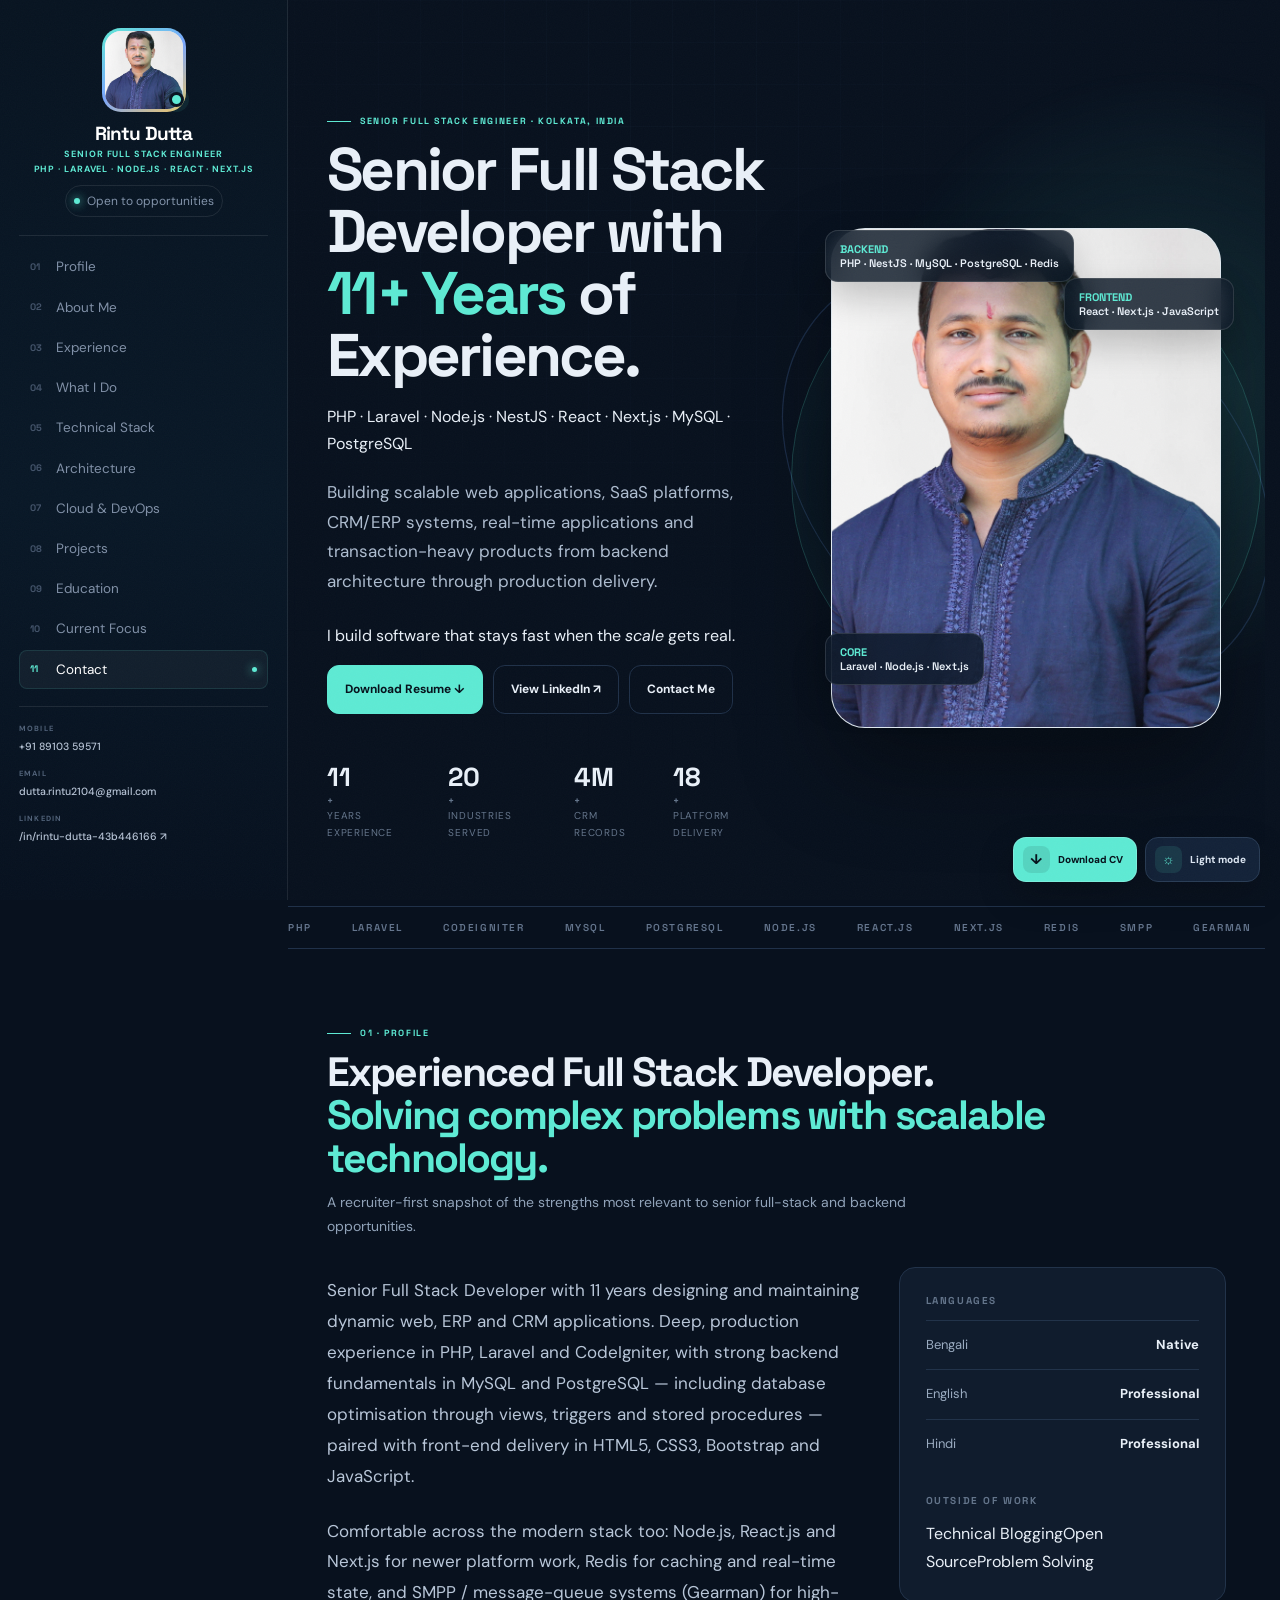
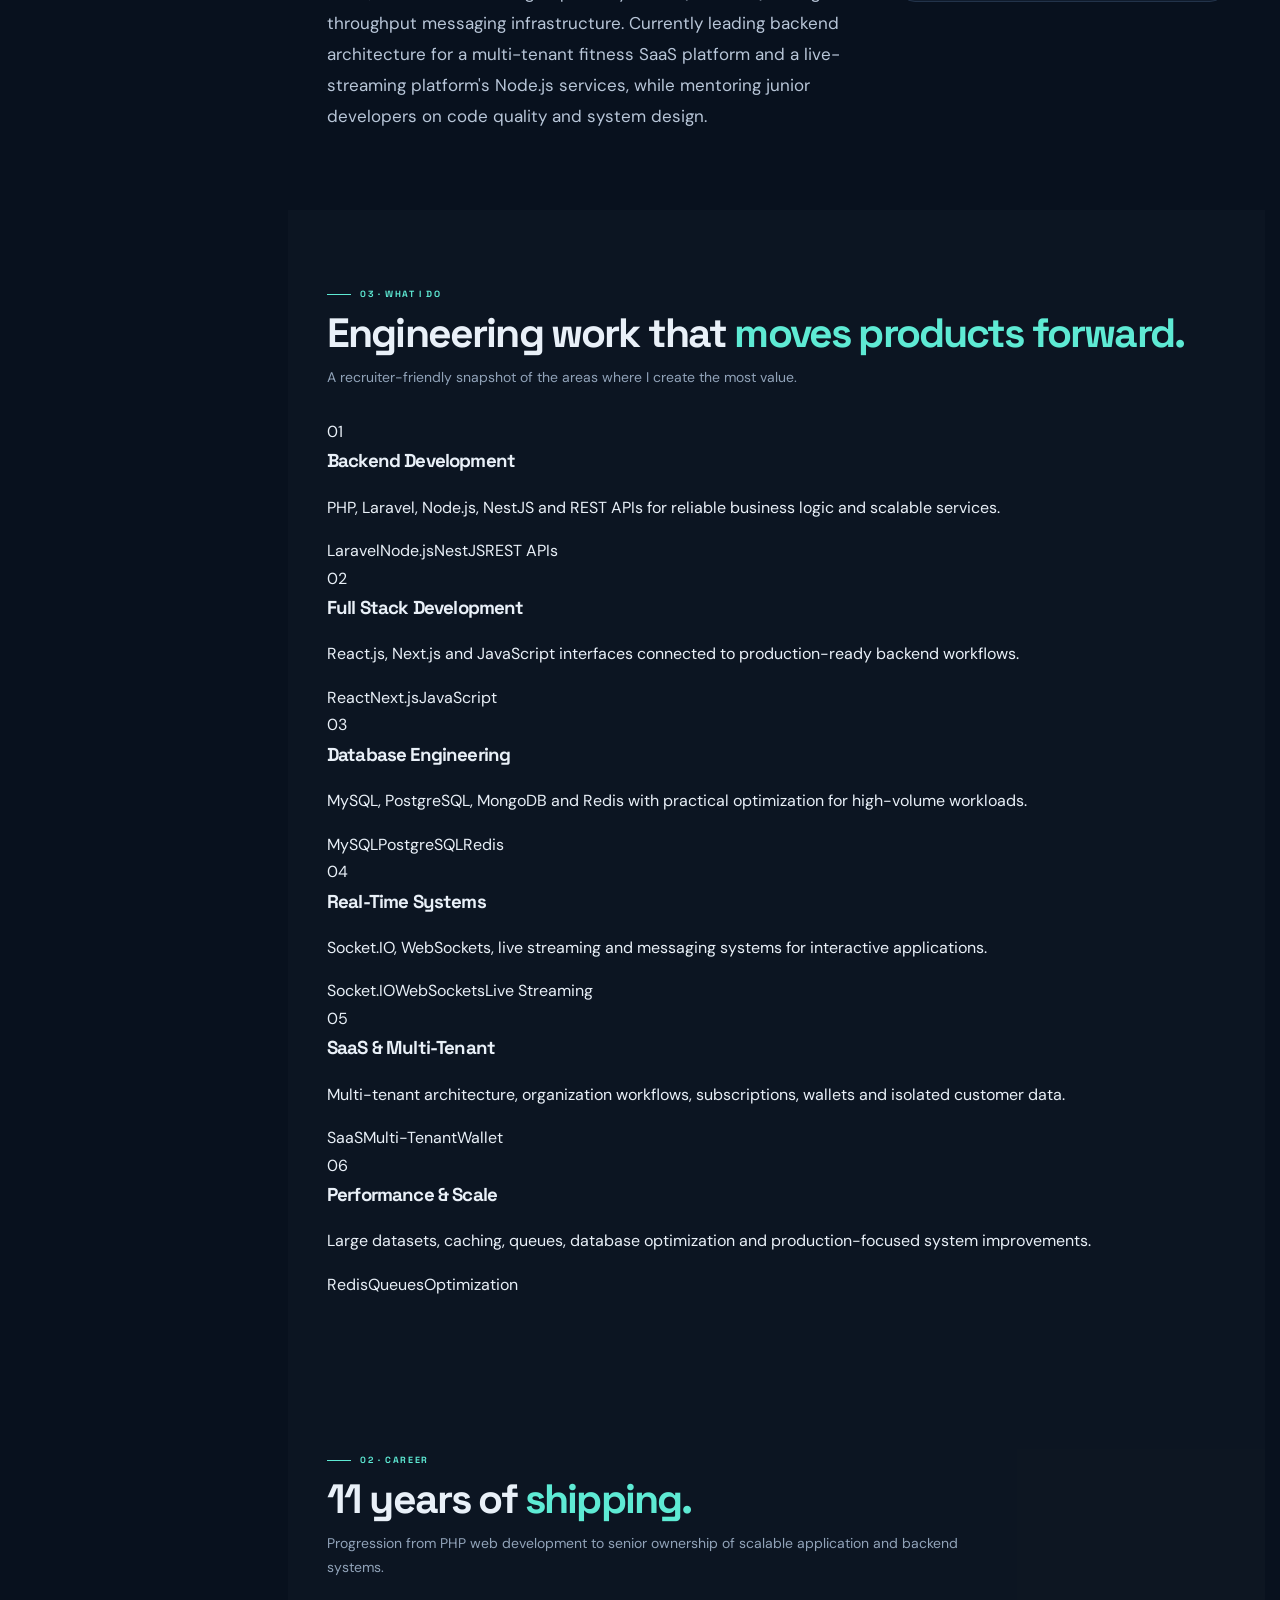
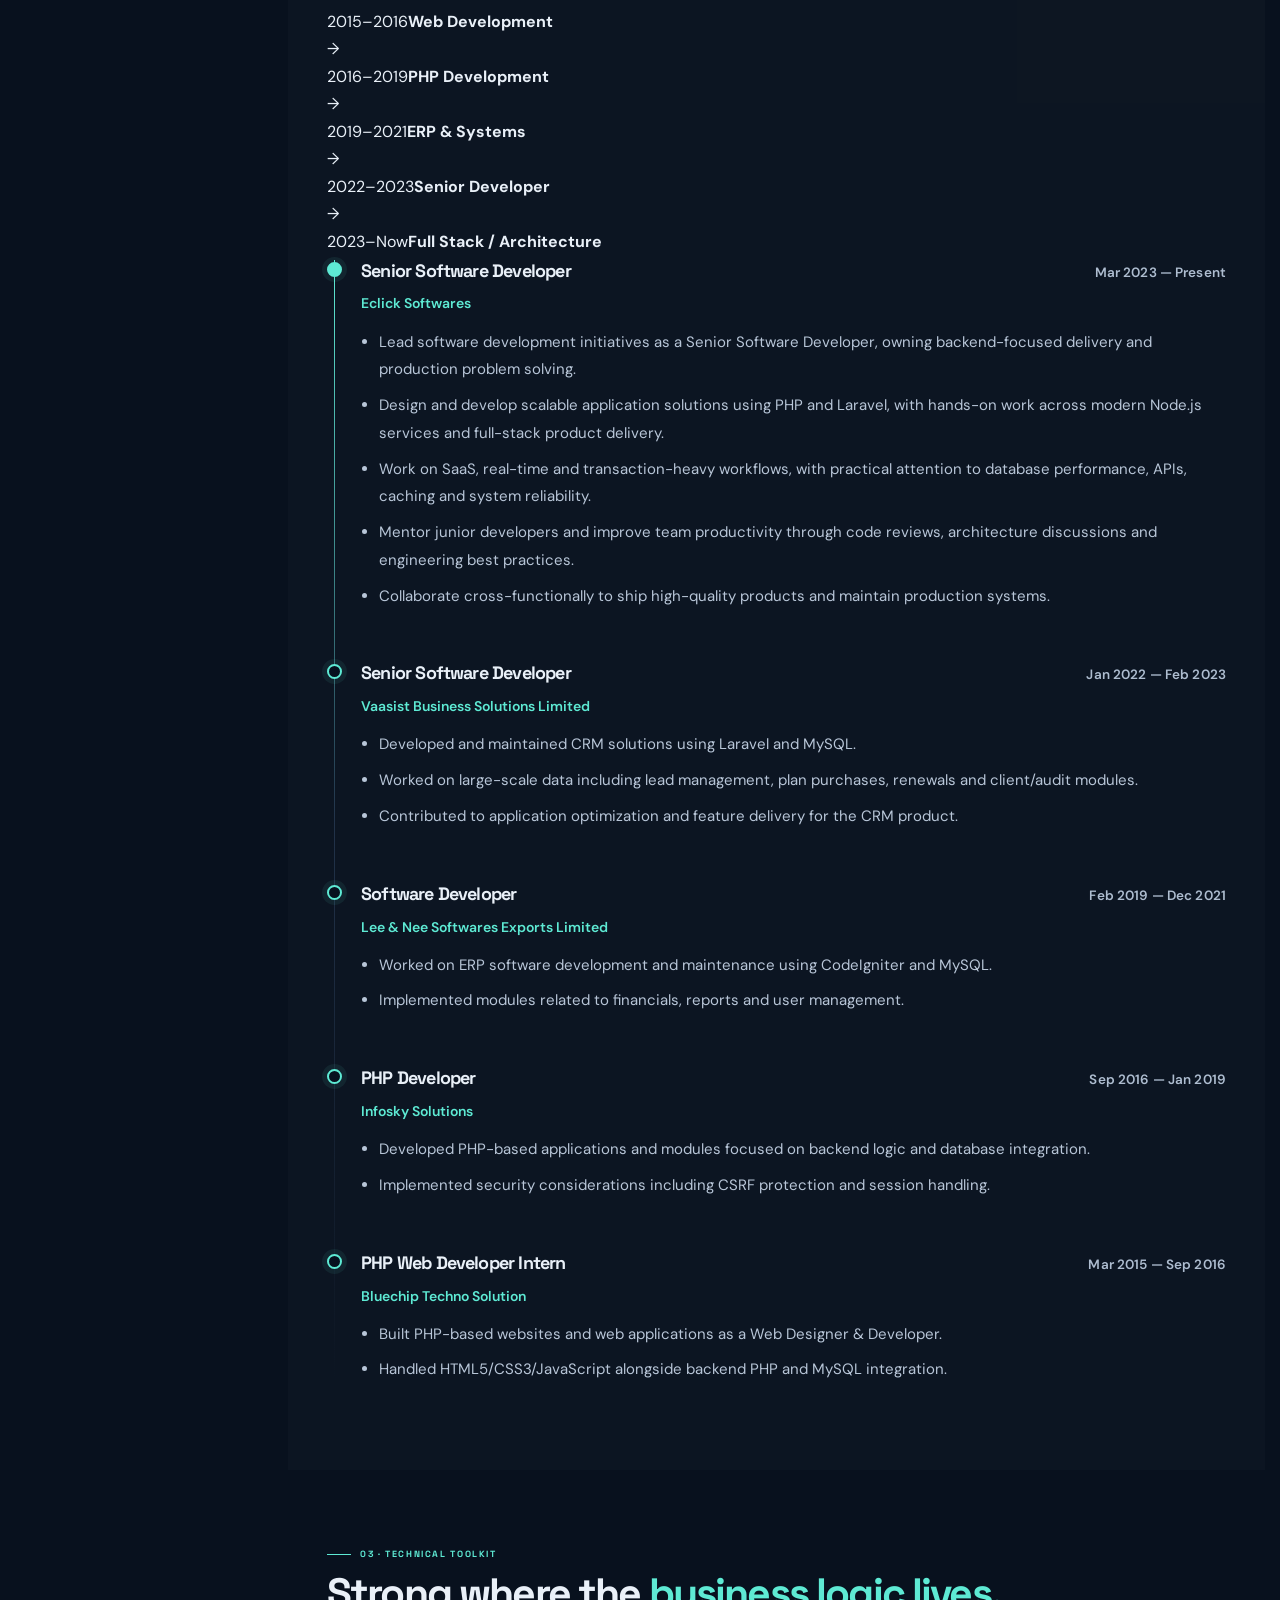
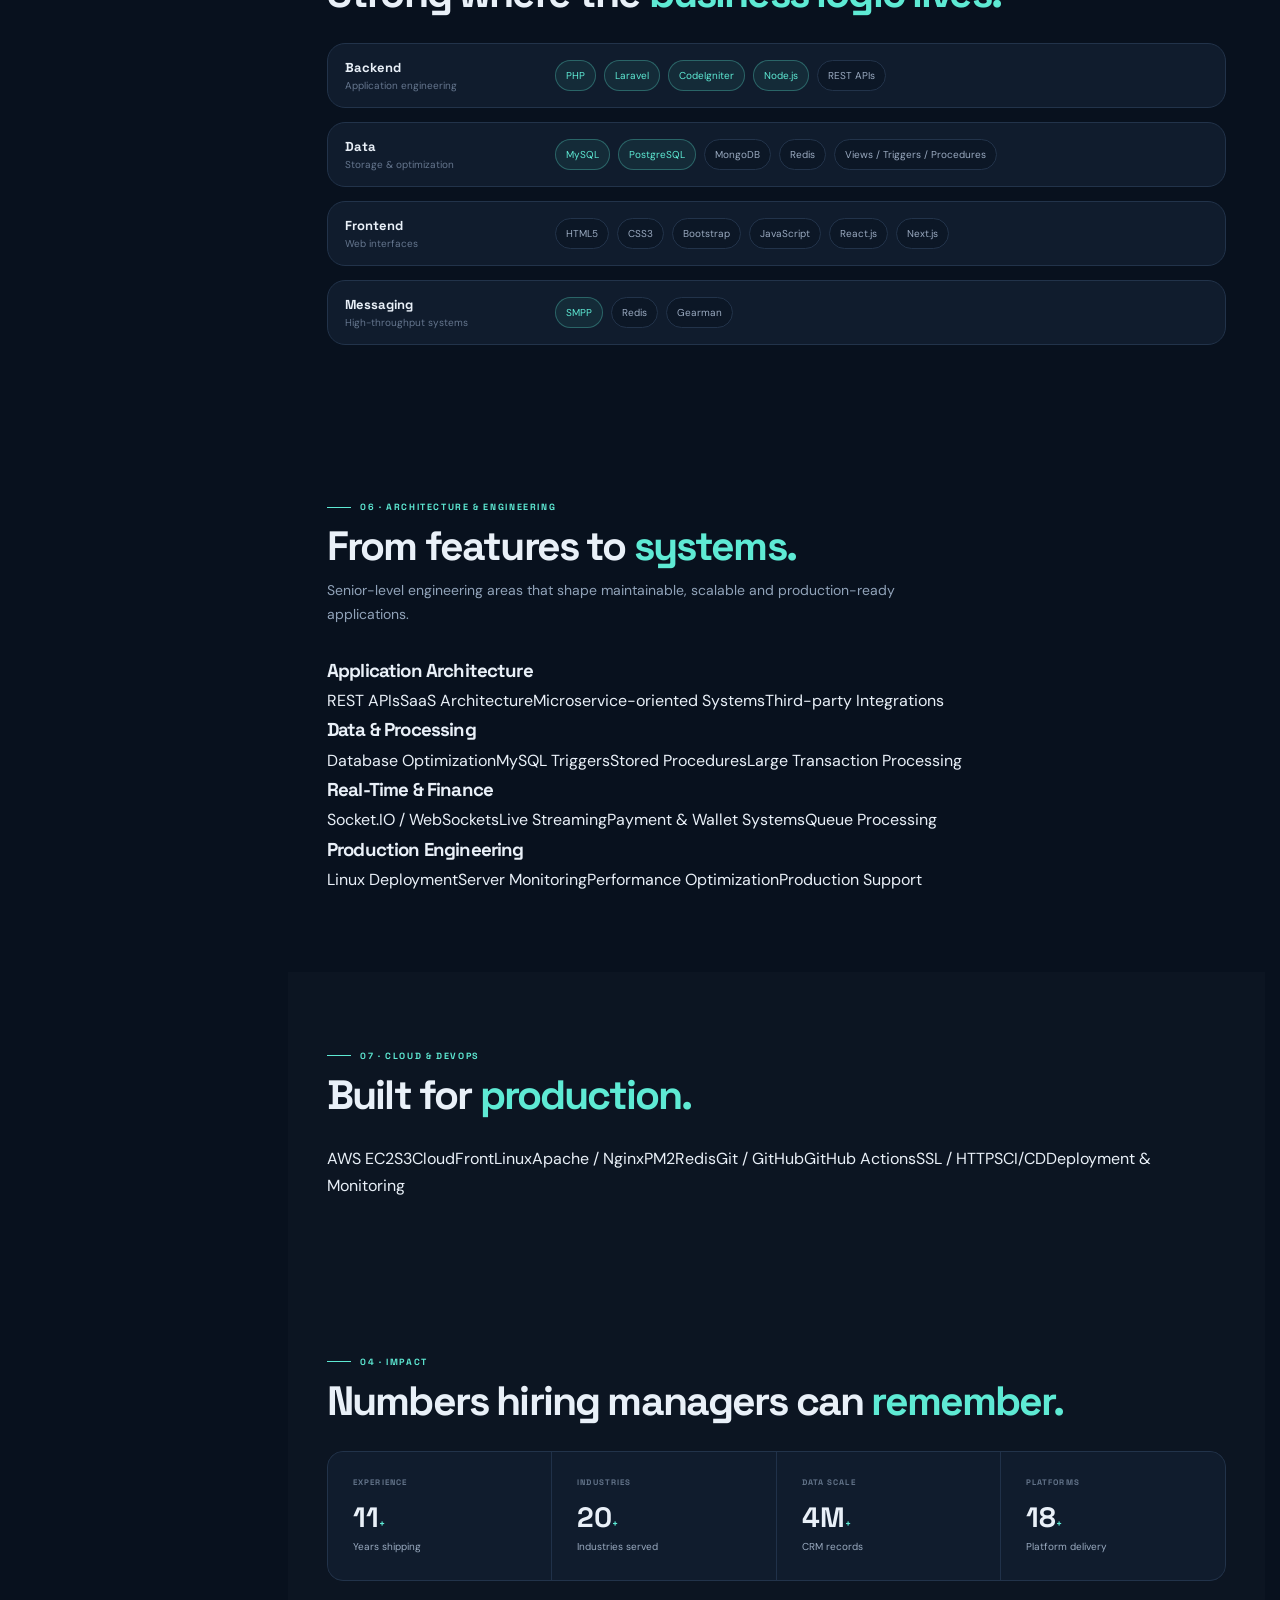
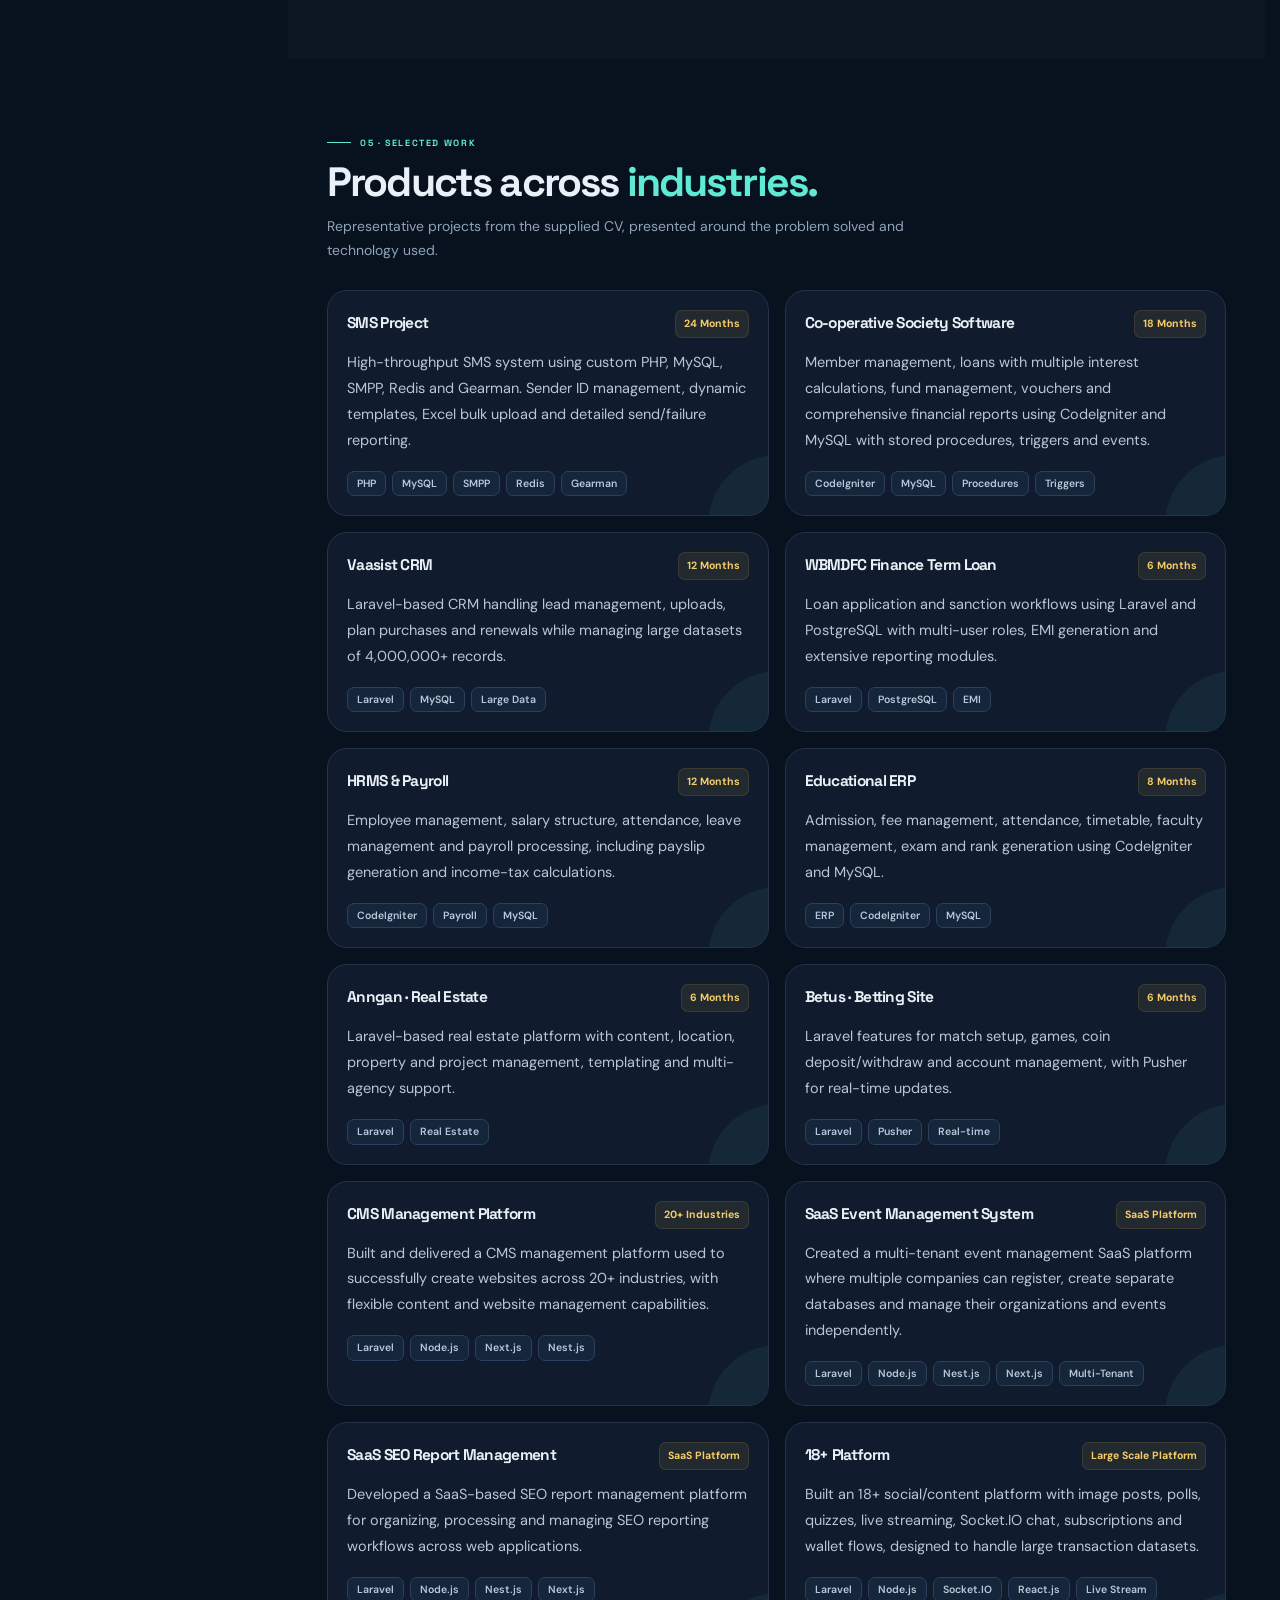
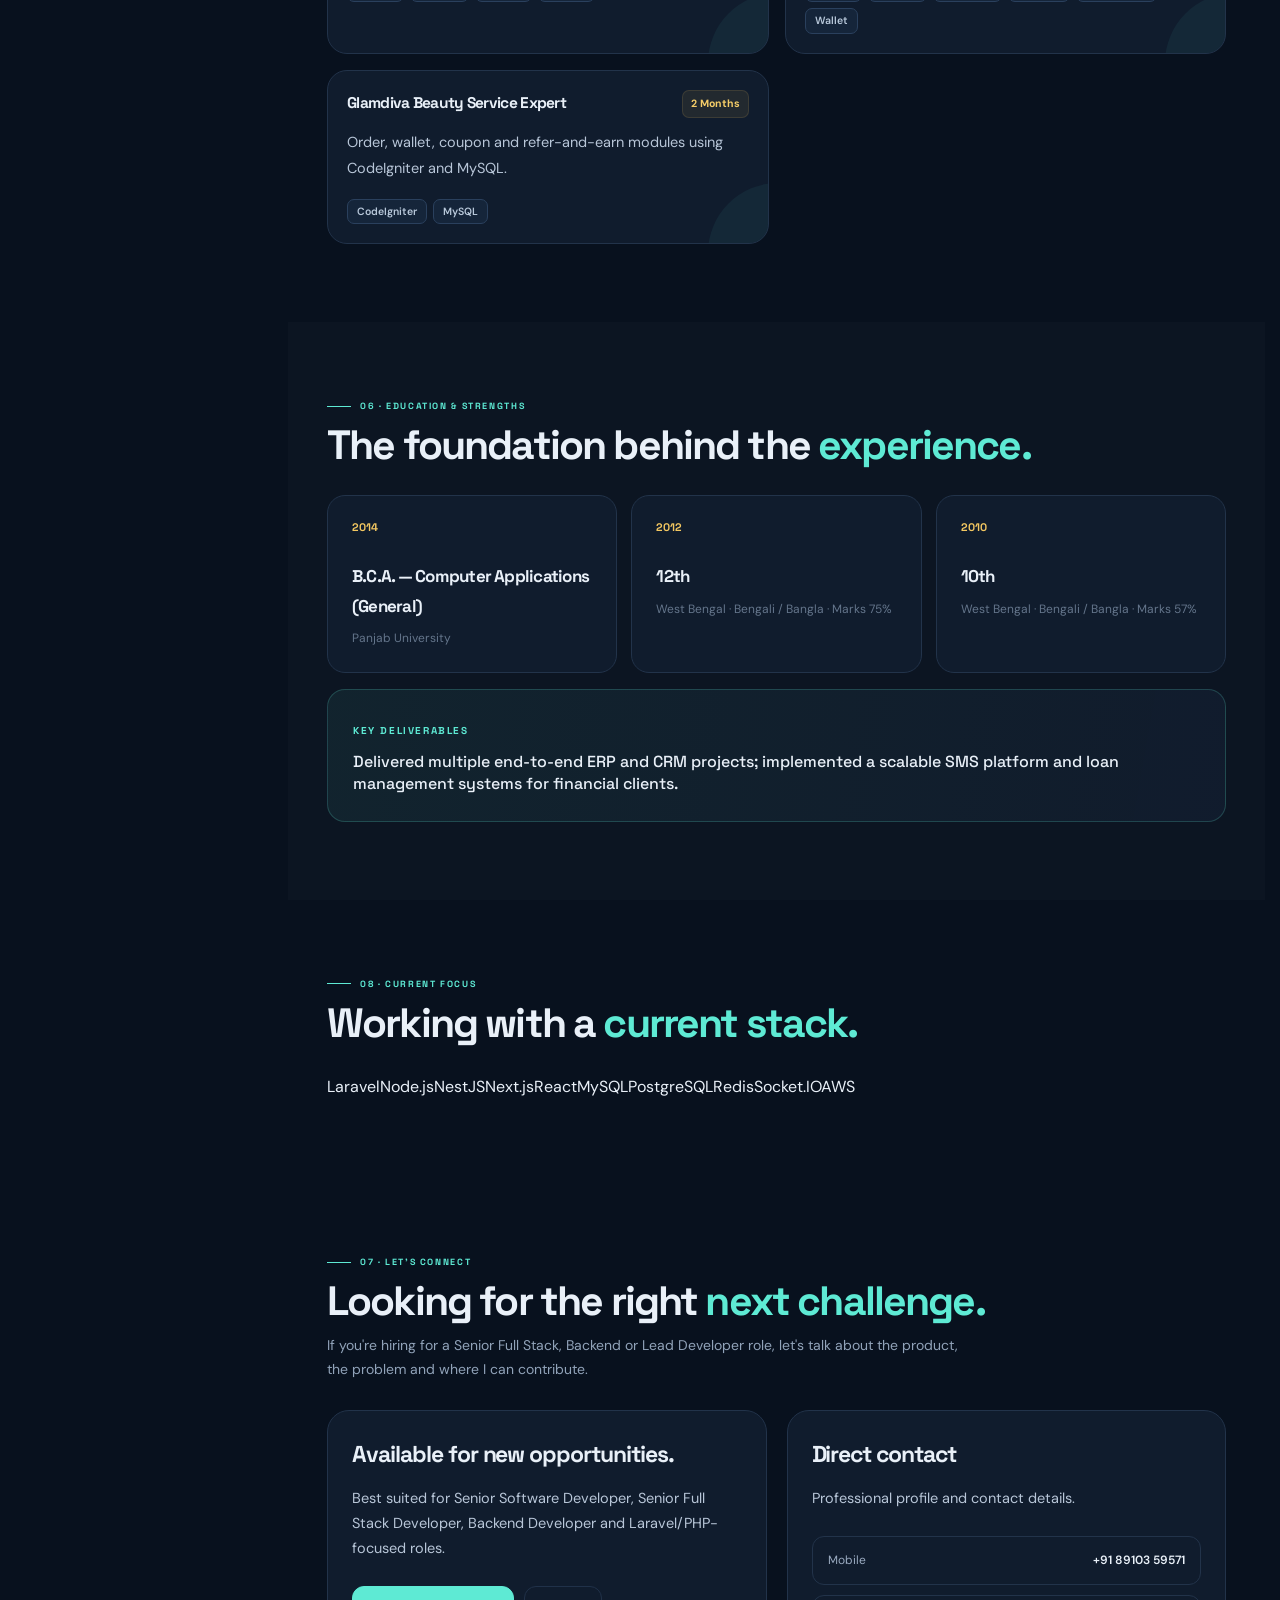
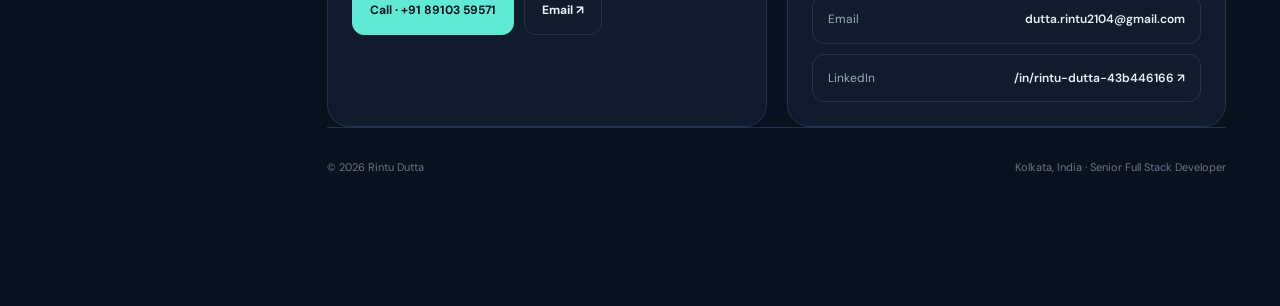
==== commit c75909ab: "Update website improvement" ====
--- a/index.html
+++ b/index.html
@@ -8,8 +8,64 @@
   <meta name="description"
     content="Rintu Dutta — Senior Full Stack Developer with 11 years of experience across PHP, Laravel, CodeIgniter, Node.js, MySQL and PostgreSQL.">
   <meta name="keywords"
-    content="Rintu Dutta, Senior Software Developer, Senior Full Stack Developer, PHP Developer, Laravel Developer, Node.js Developer, Kolkata">
+    content="Rintu Dutta, Senior Software Developer, Senior Full Stack Developer, Senior Backend Developer, Lead Developer, PHP Developer, Laravel Developer, CodeIgniter Developer, Node.js Developer, NestJS Developer, React Developer, Next.js Developer, JavaScript Developer, Full Stack Engineer, Backend Engineer, Web Application Developer, SaaS Developer, Multi-Tenant SaaS, CRM Developer, ERP Developer, REST API Development, Real-Time Applications, WebSocket Developer, Socket.IO Developer, MySQL Developer, PostgreSQL Developer, Redis Developer, Database Optimization, System Architecture, AWS Developer, Cloud DevOps, Kolkata Developer, Software Developer Kolkata, India">
+  <meta name="author" content="Rintu Dutta">
   <meta name="theme-color" content="#07111f">
+  <link rel="icon" href="assets/favicon.svg" type="image/svg+xml">
+  <link rel="canonical" href="/">
+
+  <meta property="og:type" content="profile">
+  <meta property="og:locale" content="en_IN">
+  <meta property="og:site_name" content="Rintu Dutta">
+  <meta property="og:title" content="Rintu Dutta | Senior Full Stack Developer">
+  <meta property="og:description"
+    content="Senior Full Stack Developer with 11+ years of experience building scalable web applications, SaaS platforms, CRM/ERP systems and real-time products.">
+  <meta property="og:url" content="/">
+  <meta property="og:image" content="/assets/rintu-dutta.png">
+  <meta property="og:image:alt" content="Rintu Dutta, Senior Full Stack Developer">
+  <meta property="profile:first_name" content="Rintu">
+  <meta property="profile:last_name" content="Dutta">
+
+  <meta name="twitter:card" content="summary_large_image">
+  <meta name="twitter:title" content="Rintu Dutta | Senior Full Stack Developer">
+  <meta name="twitter:description"
+    content="Senior Full Stack Developer with 11+ years of experience building scalable web applications, SaaS platforms, CRM/ERP systems and real-time products.">
+  <meta name="twitter:image" content="/assets/rintu-dutta.png">
+  <meta name="twitter:image:alt" content="Rintu Dutta, Senior Full Stack Developer">
+
+  <script type="application/ld+json">
+    {
+      "@context": "https://schema.org",
+      "@type": "Person",
+      "@id": "/#rintu-dutta",
+      "name": "Rintu Dutta",
+      "jobTitle": "Senior Full Stack Developer",
+      "description": "Senior Full Stack Developer with 11+ years of experience building scalable web applications, SaaS platforms, CRM/ERP systems and real-time products.",
+      "image": "/assets/rintu-dutta.png",
+      "email": "mailto:dutta.rintu2104@gmail.com",
+      "telephone": "+91 89103 59571",
+      "address": {
+        "@type": "PostalAddress",
+        "addressLocality": "Kolkata",
+        "addressCountry": "IN"
+      },
+      "sameAs": [
+        "https://www.linkedin.com/in/rintu-dutta-43b446166/"
+      ],
+      "knowsAbout": [
+        "PHP",
+        "Laravel",
+        "Node.js",
+        "React",
+        "Next.js",
+        "MySQL",
+        "PostgreSQL",
+        "Redis",
+        "SaaS",
+        "System Architecture"
+      ]
+    }
+  </script>
   <link rel="preconnect" href="https://fonts.googleapis.com">
   <link rel="preconnect" href="https://fonts.gstatic.com" crossorigin>
   <link
@@ -52,7 +108,7 @@
       </nav>
 
       <div class="side-bottom">
-        <a href="tel:+919647452869" class="side-contact"><span>Mobile</span><strong>+91 96474 52869</strong></a>
+        <a href="tel:+918910359571" class="side-contact"><span>Mobile</span><strong>+91 89103 59571</strong></a>
         <a href="mailto:dutta.rintu2104@gmail.com"
           class="side-contact"><span>Email</span><strong>dutta.rintu2104@gmail.com</strong></a>
         <a href="https://www.linkedin.com/in/rintu-dutta-43b446166/" target="_blank" rel="noopener"
@@ -563,14 +619,14 @@
             <h3>Available for new opportunities.</h3>
             <p>Best suited for Senior Software Developer, Senior Full Stack Developer, Backend Developer and
               Laravel/PHP-focused roles.</p>
-            <div class="actions"><a class="btn primary" href="tel:+919647452869">Call · +91 96474 52869</a><a
+            <div class="actions"><a class="btn primary" href="tel:+918910359571">Call · +91 89103 59571</a><a
                 class="btn secondary" href="mailto:dutta.rintu2104@gmail.com">Email ↗</a></div>
           </div>
           <div class="contact-card reveal">
             <h3>Direct contact</h3>
             <p>Professional profile and contact details.</p>
             <div class="contact-links">
-              <a class="contact-link" href="tel:+919647452869"><span>Mobile</span><b>+91 96474 52869</b></a>
+              <a class="contact-link" href="tel:+918910359571"><span>Mobile</span><b>+91 89103 59571</b></a>
               <a class="contact-link"
                 href="mailto:dutta.rintu2104@gmail.com"><span>Email</span><b>dutta.rintu2104@gmail.com</b></a>
               <a class="contact-link" href="https://www.linkedin.com/in/rintu-dutta-43b446166/" target="_blank"
@@ -589,4 +645,4 @@
   <div aria-hidden="true" style="height:1px"></div>
 </body>
 
-</html>+</html>
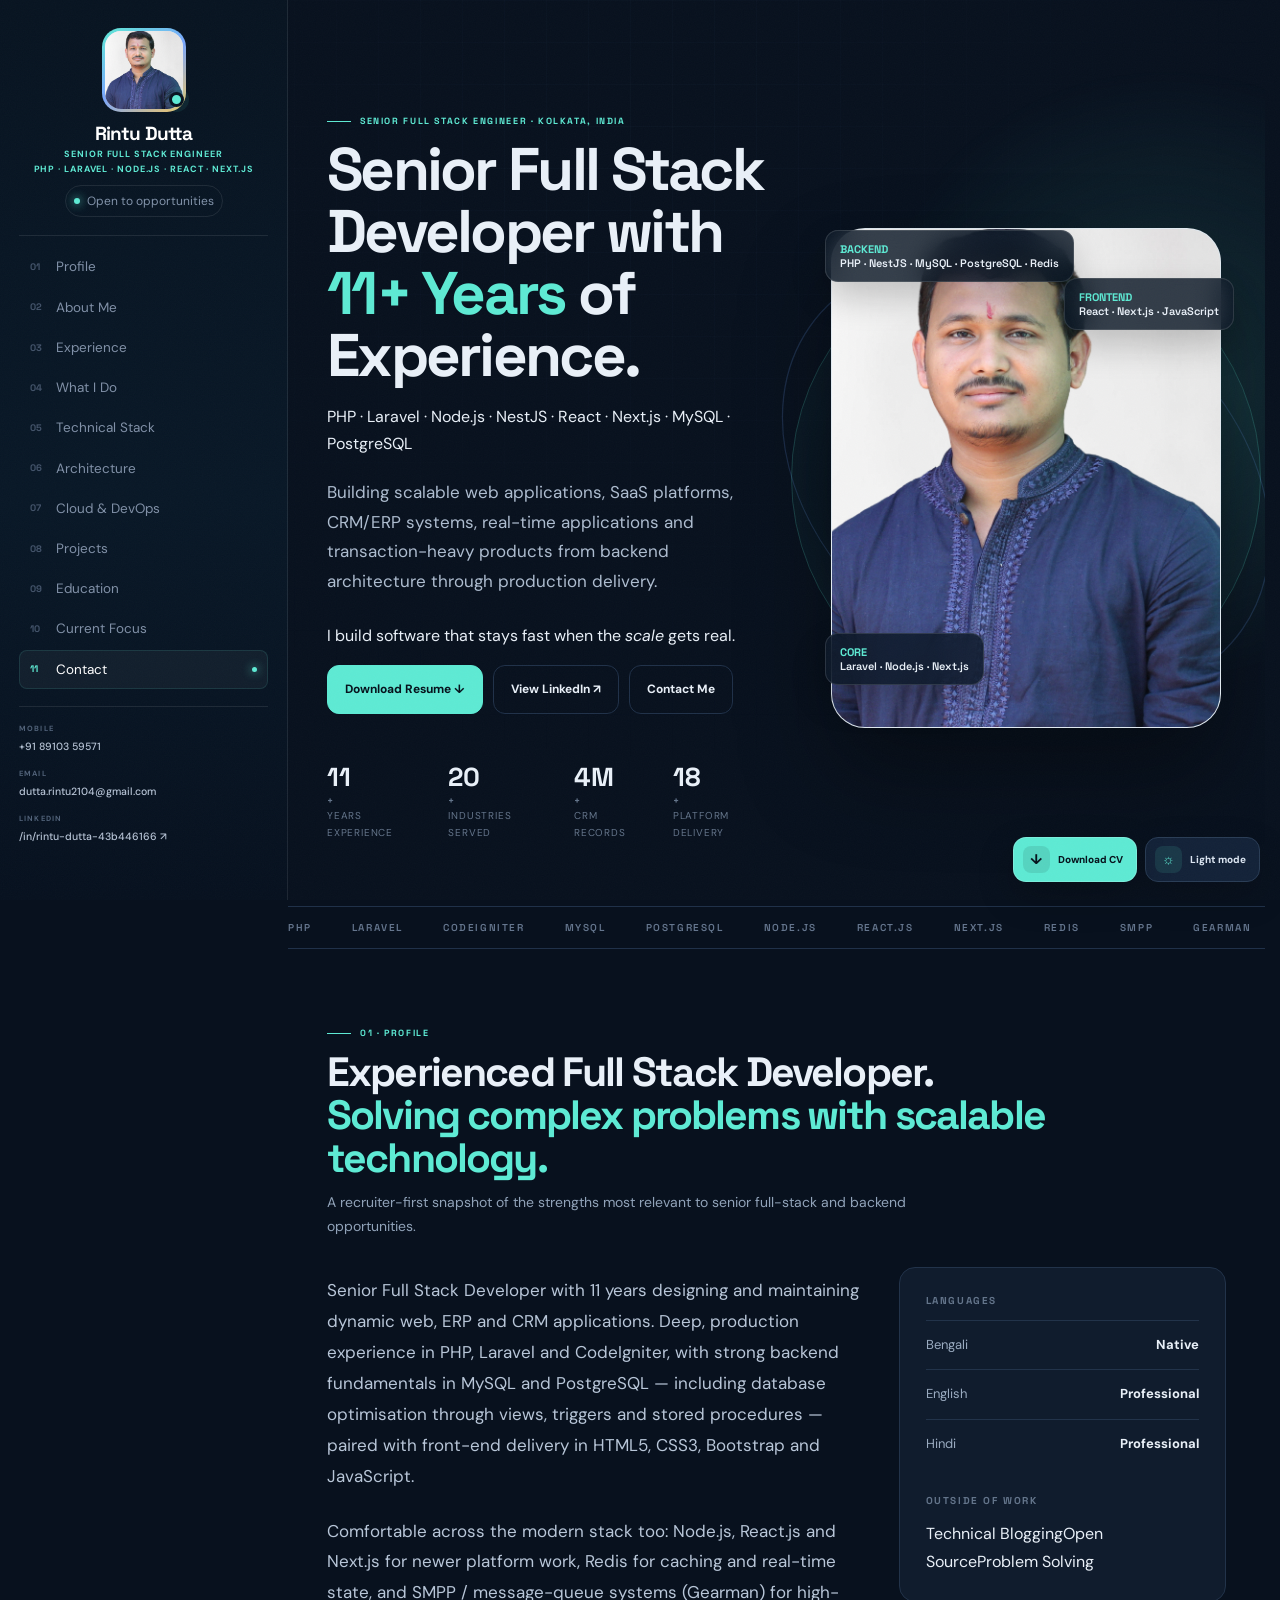
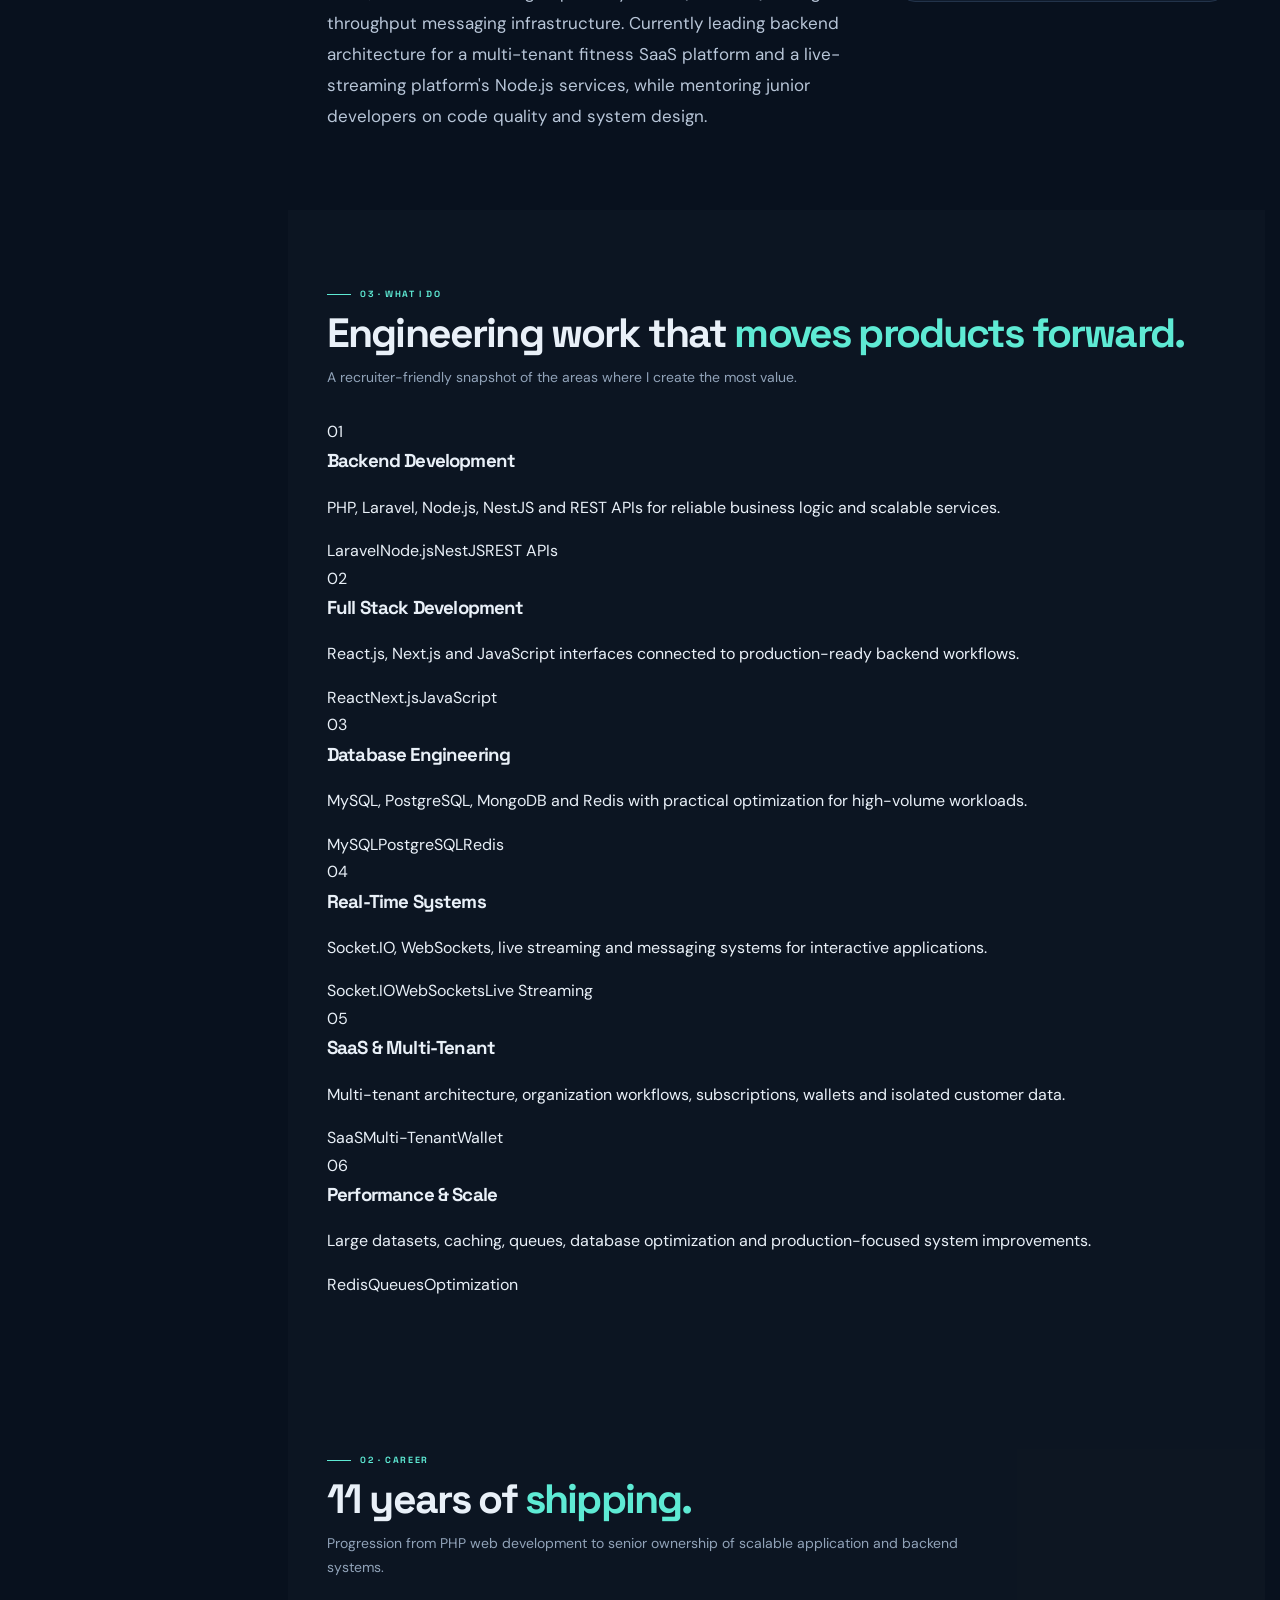
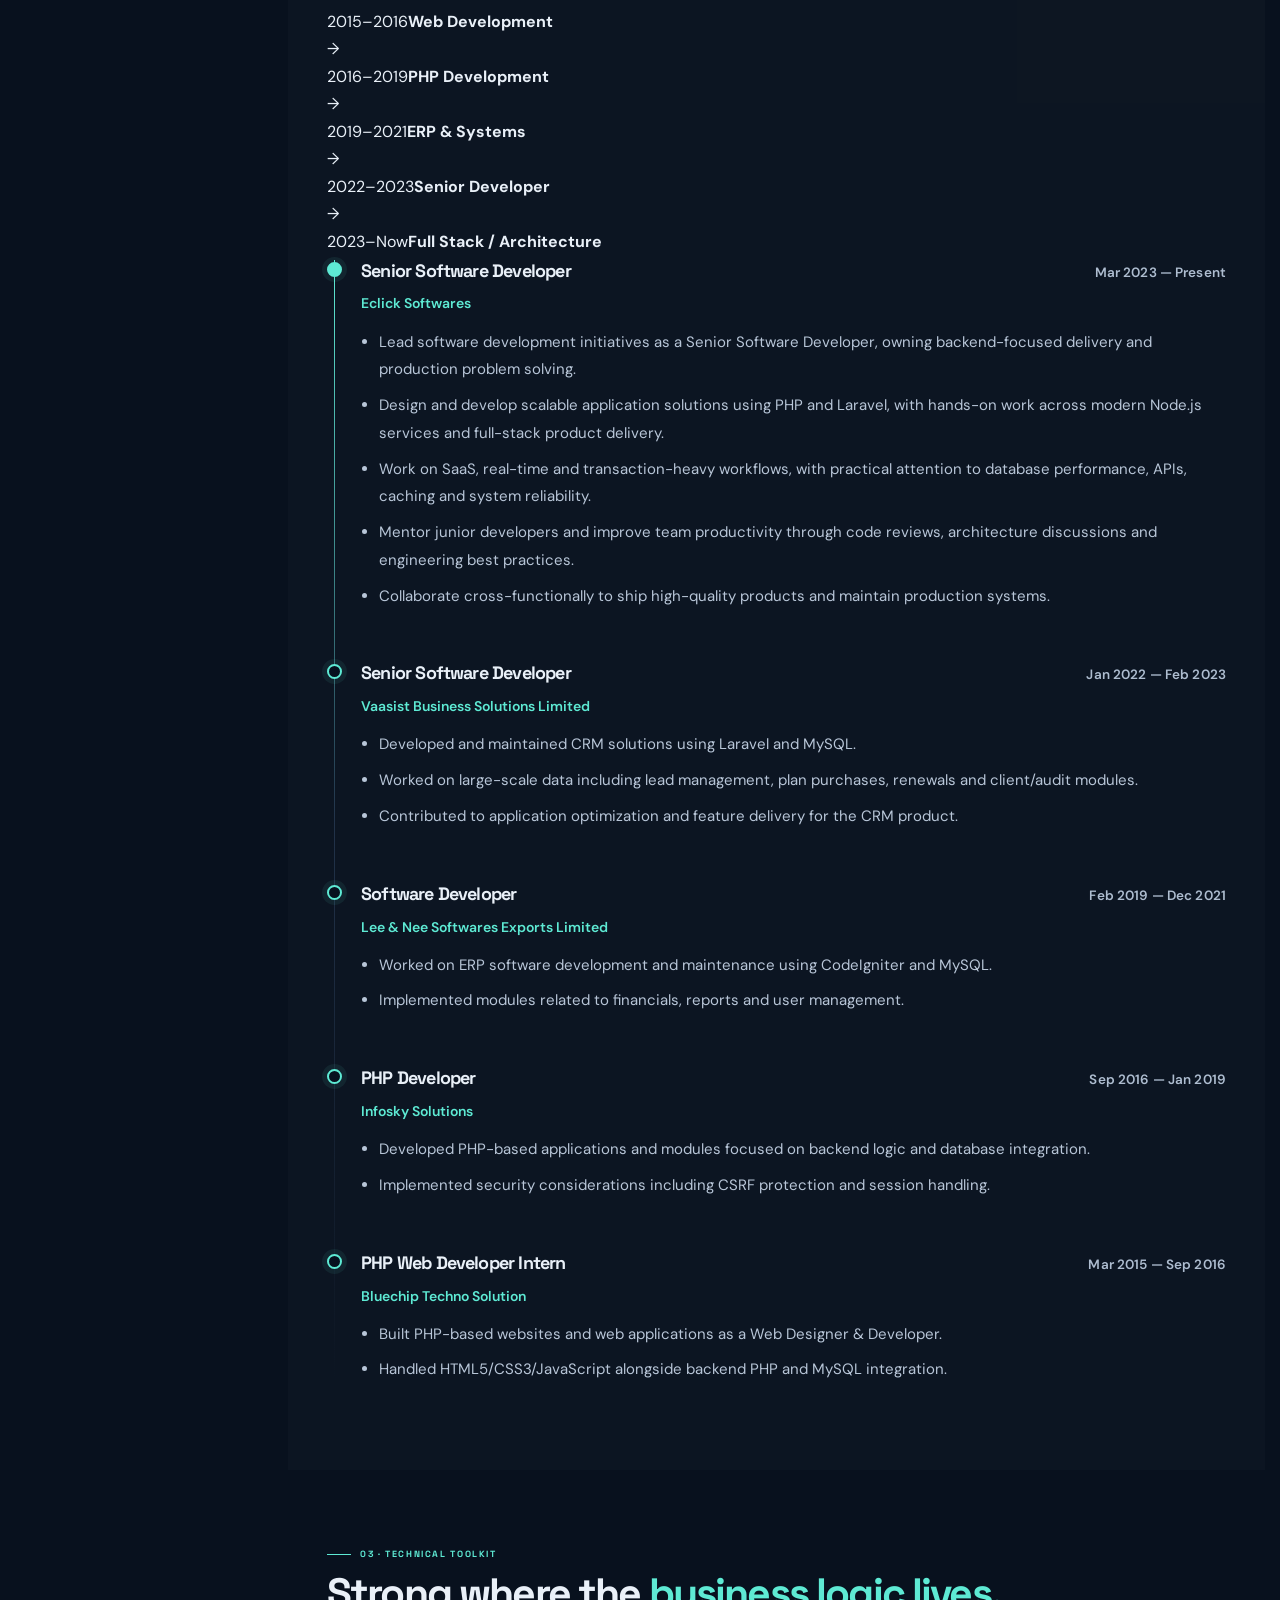
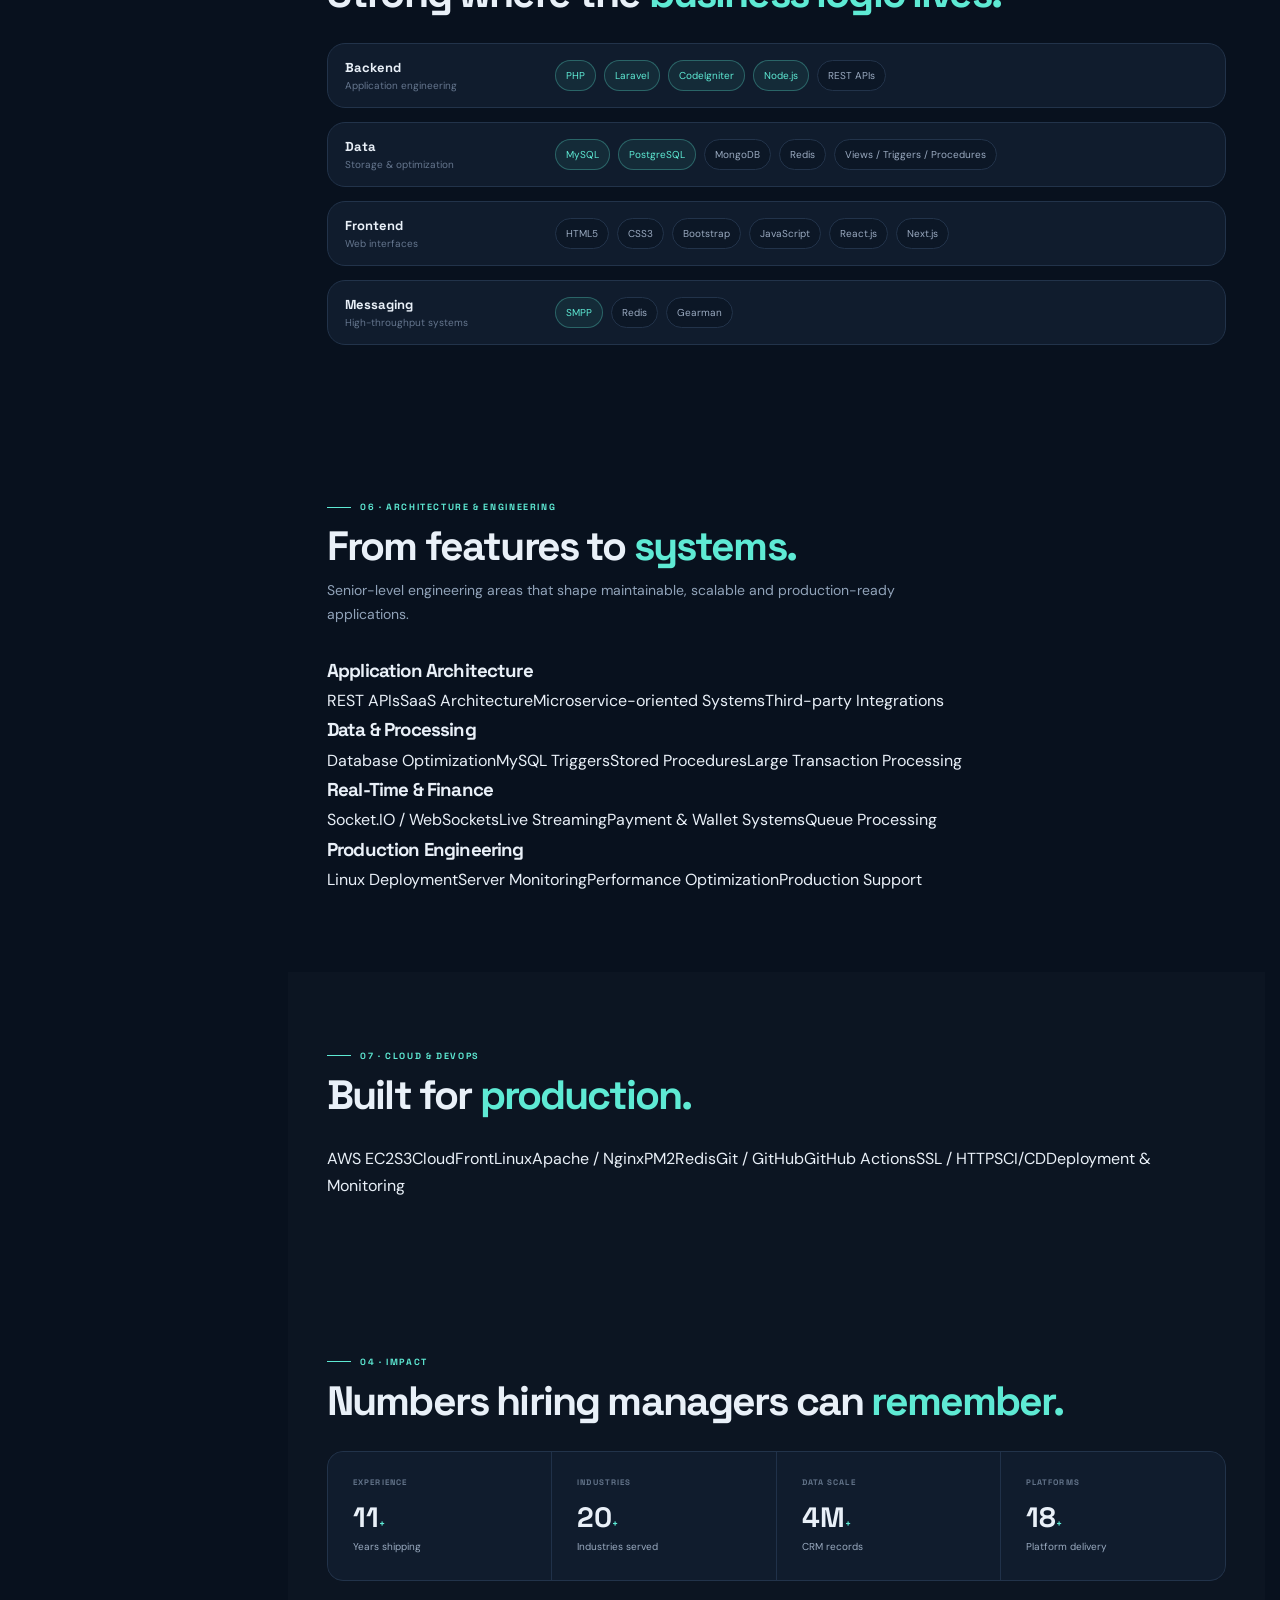
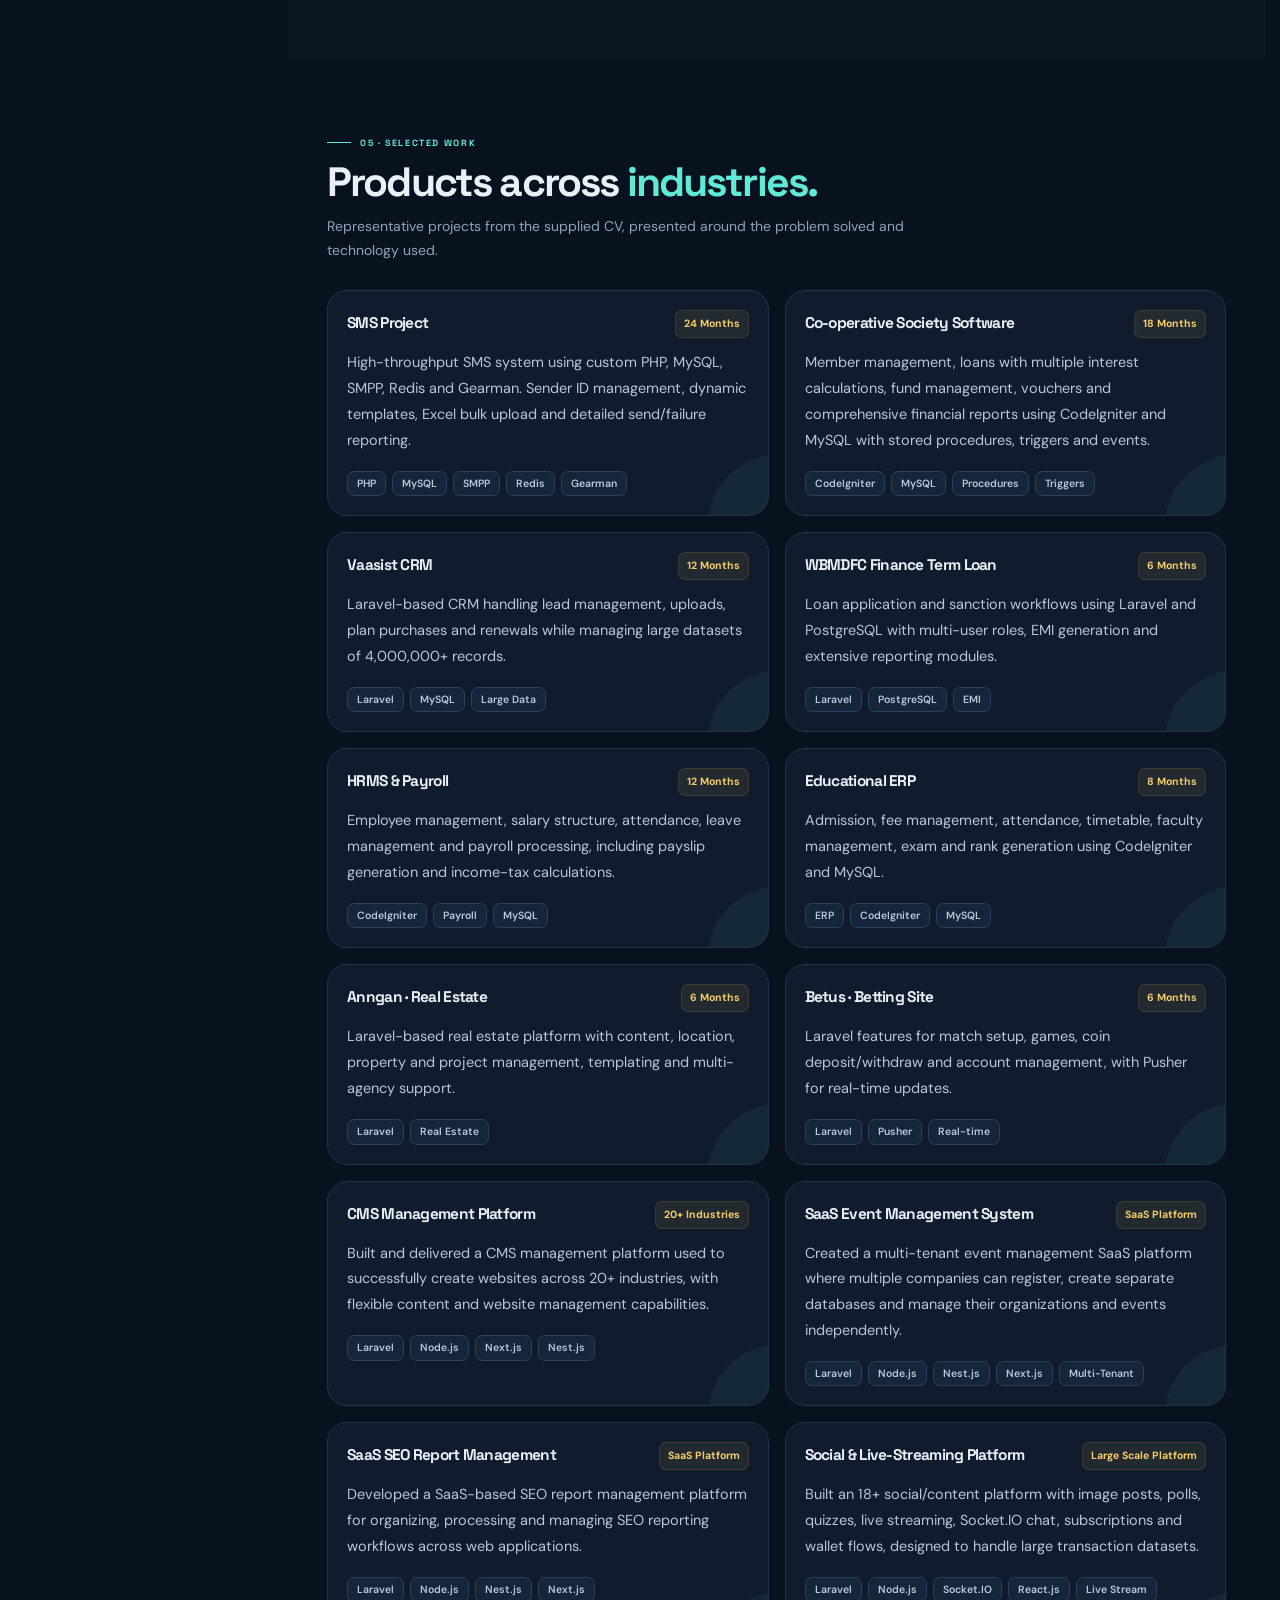
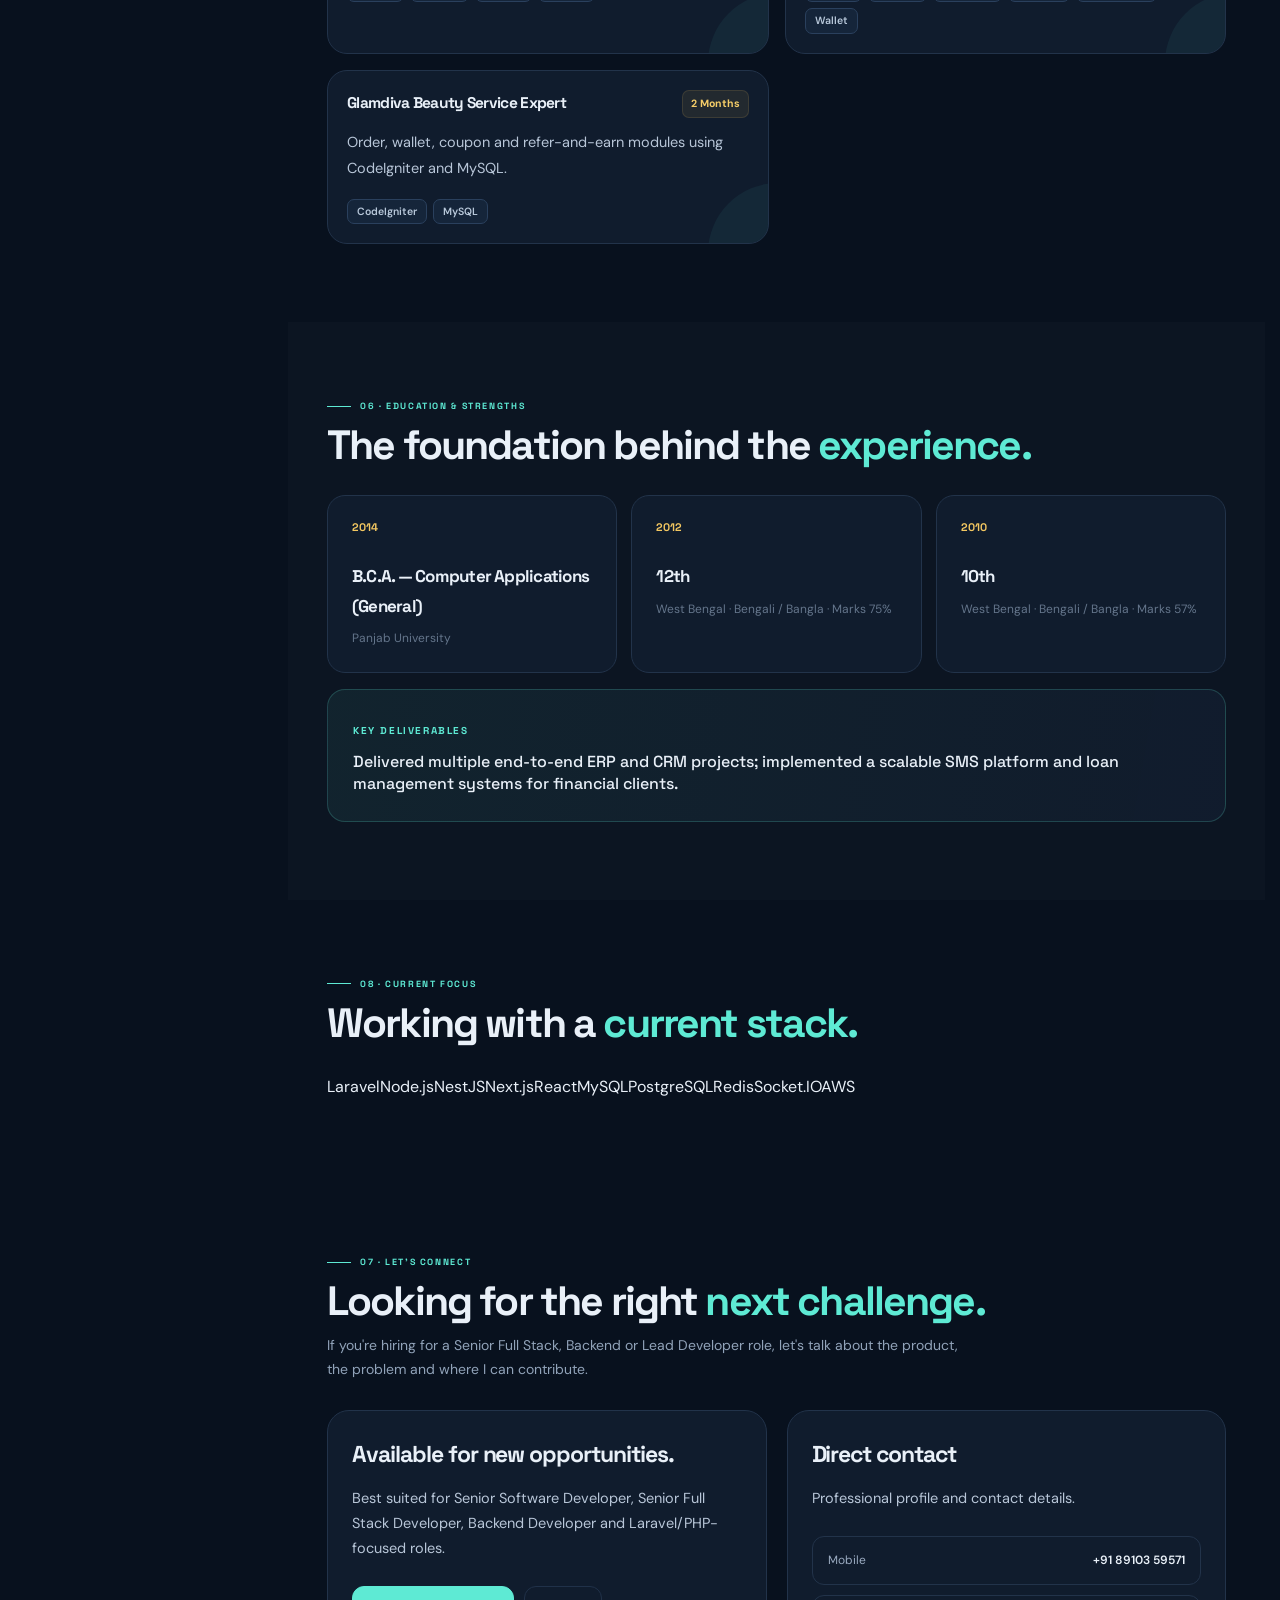
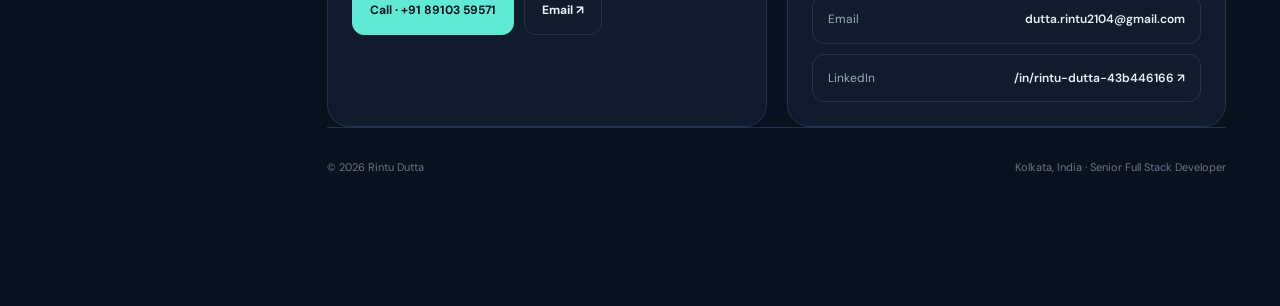
==== commit 7262ef90: "Update website improvement" ====
--- a/index.html
+++ b/index.html
@@ -545,7 +545,7 @@
 
           <article class="project reveal">
             <div class="project-top">
-              <h3>18+ Platform</h3><span class="duration">Large Scale Platform</span>
+              <h3>Social & Live-Streaming Platform</h3><span class="duration">Large Scale Platform</span>
             </div>
             <p>Built an 18+ social/content platform with image posts, polls, quizzes, live streaming, Socket.IO chat,
               subscriptions and wallet flows, designed to handle large transaction datasets.</p>
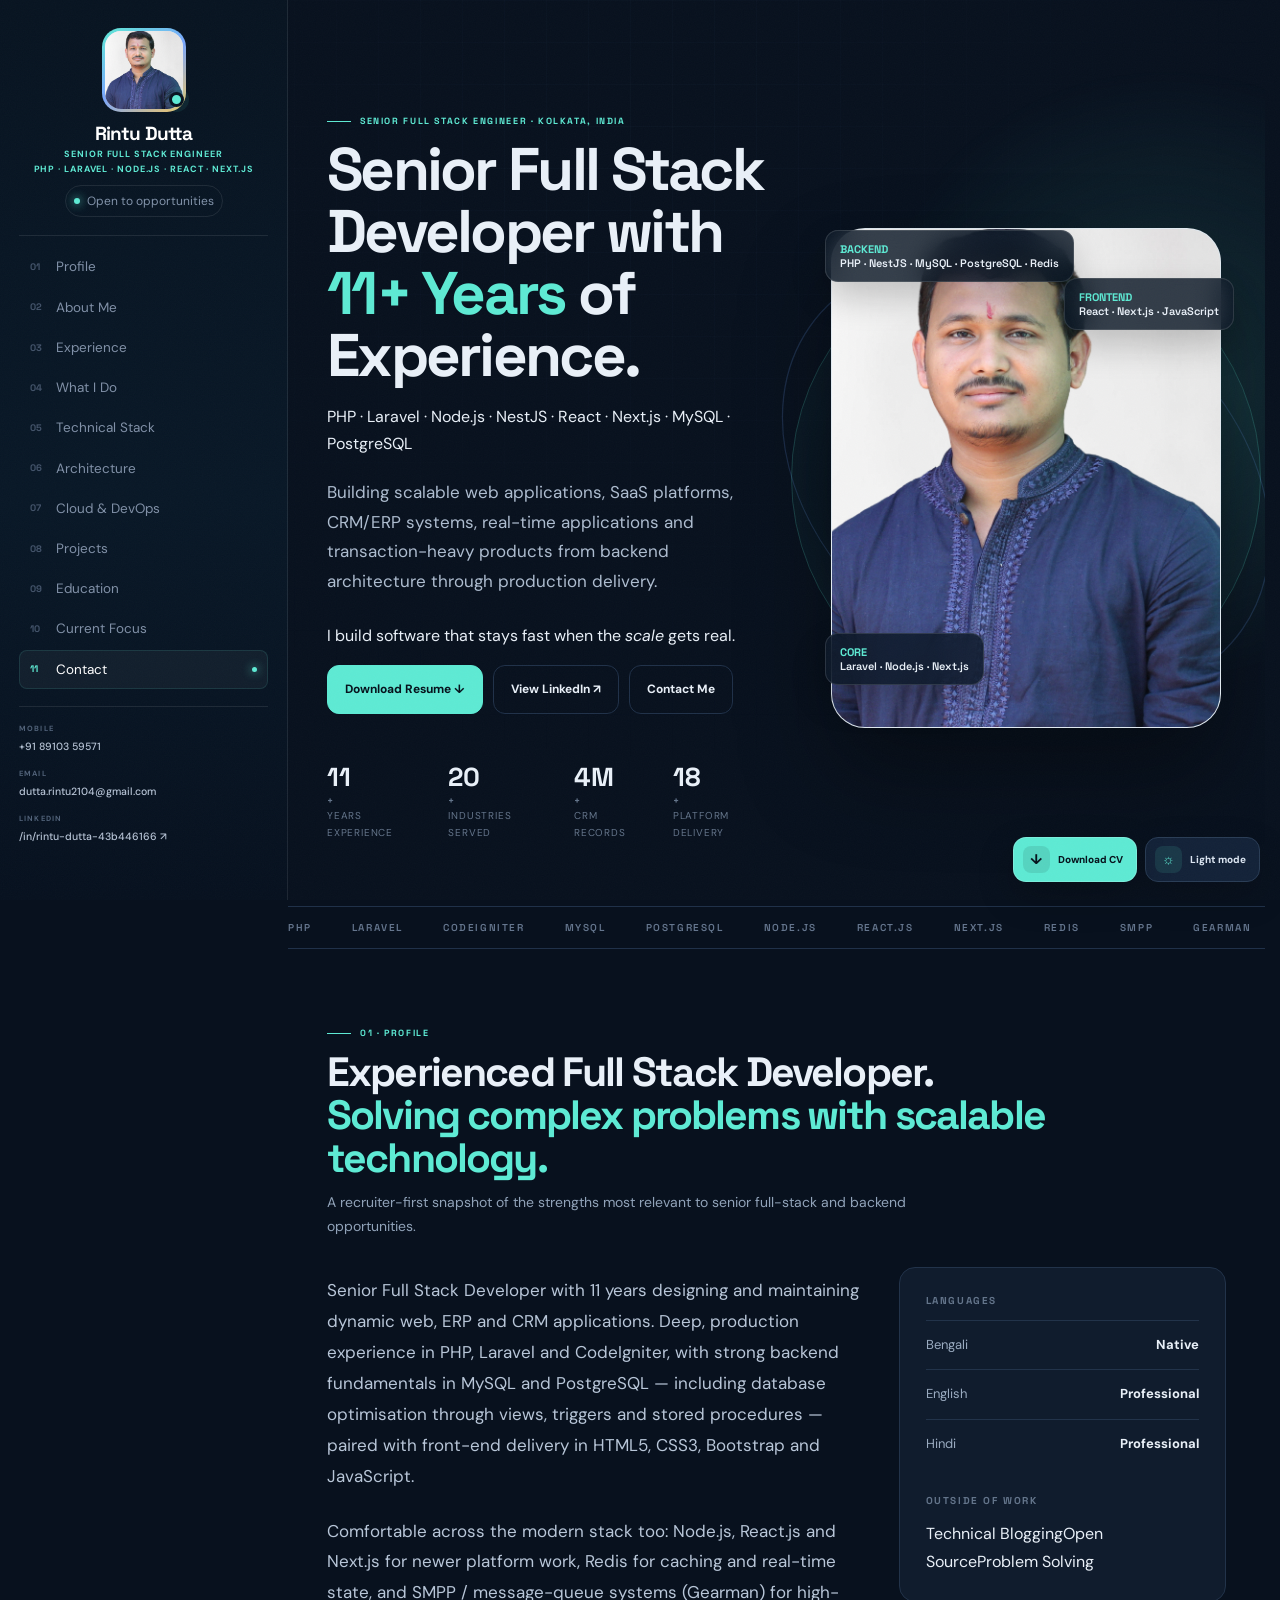
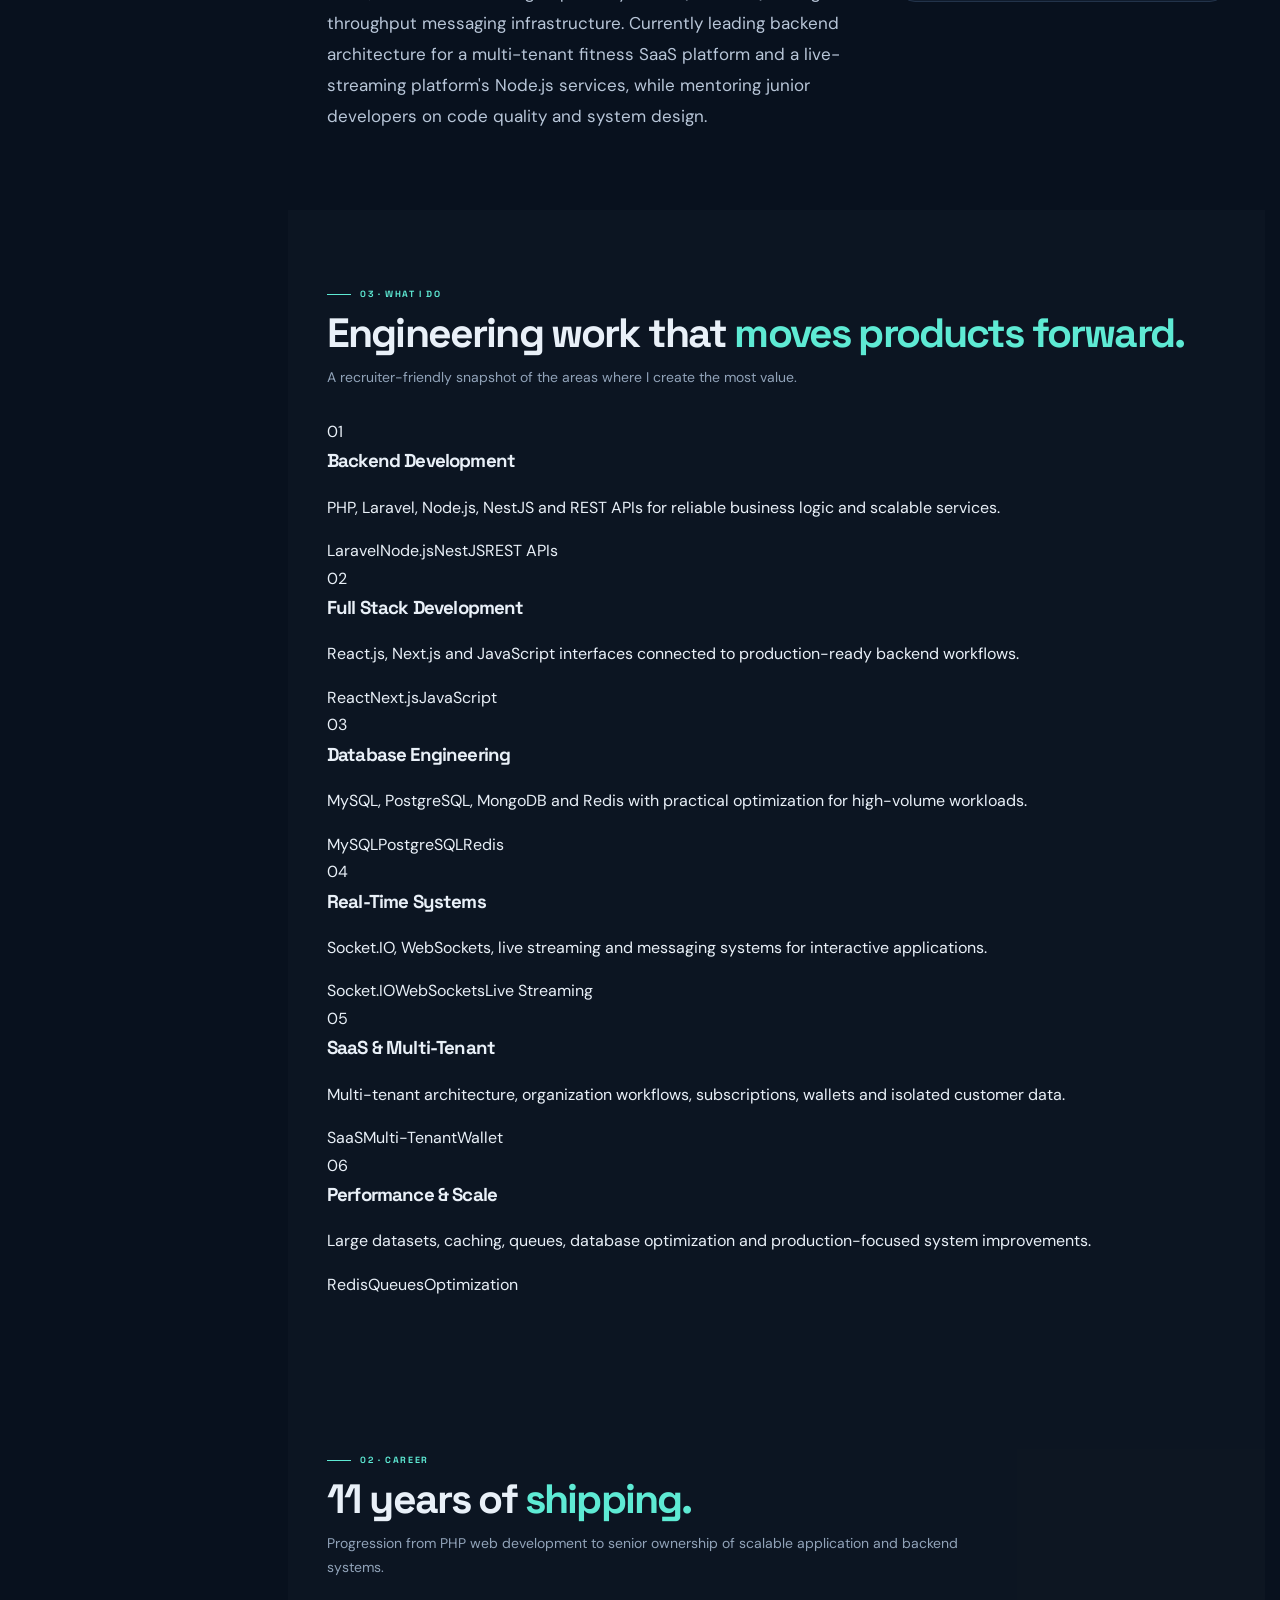
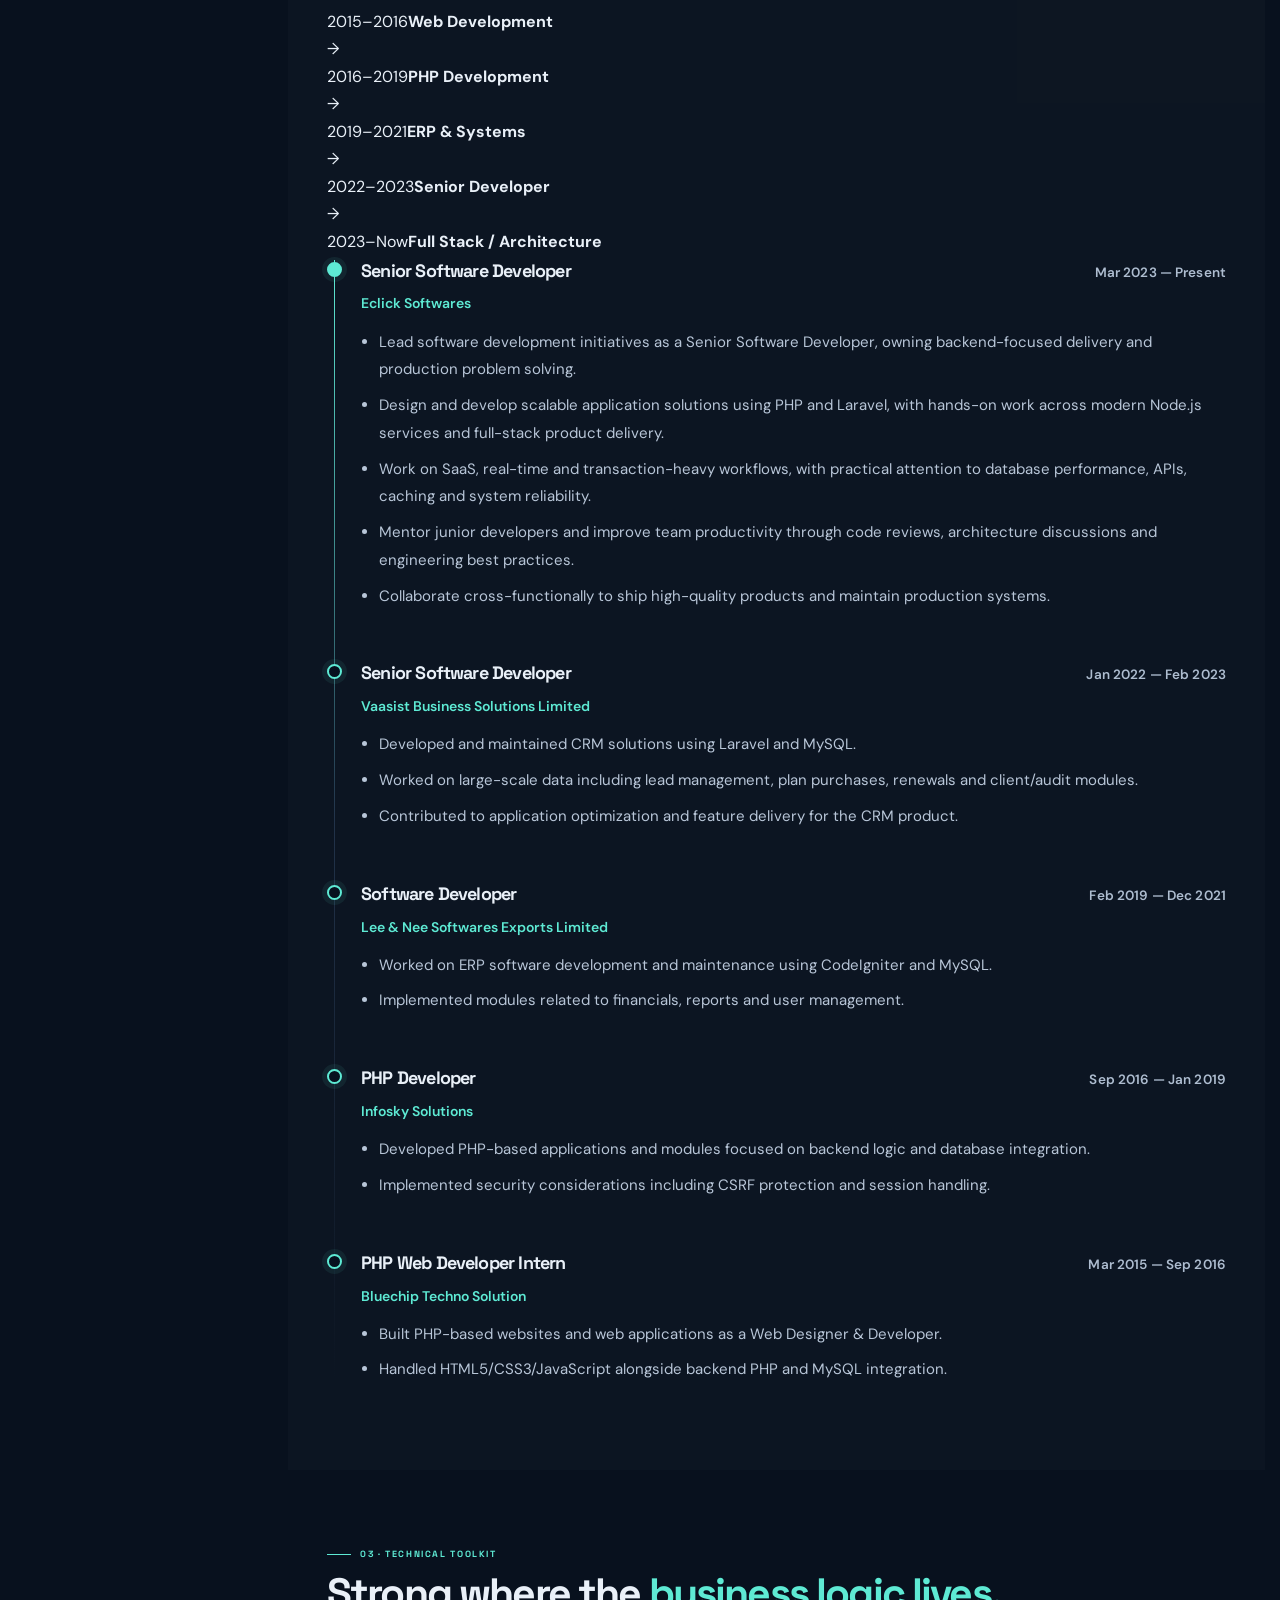
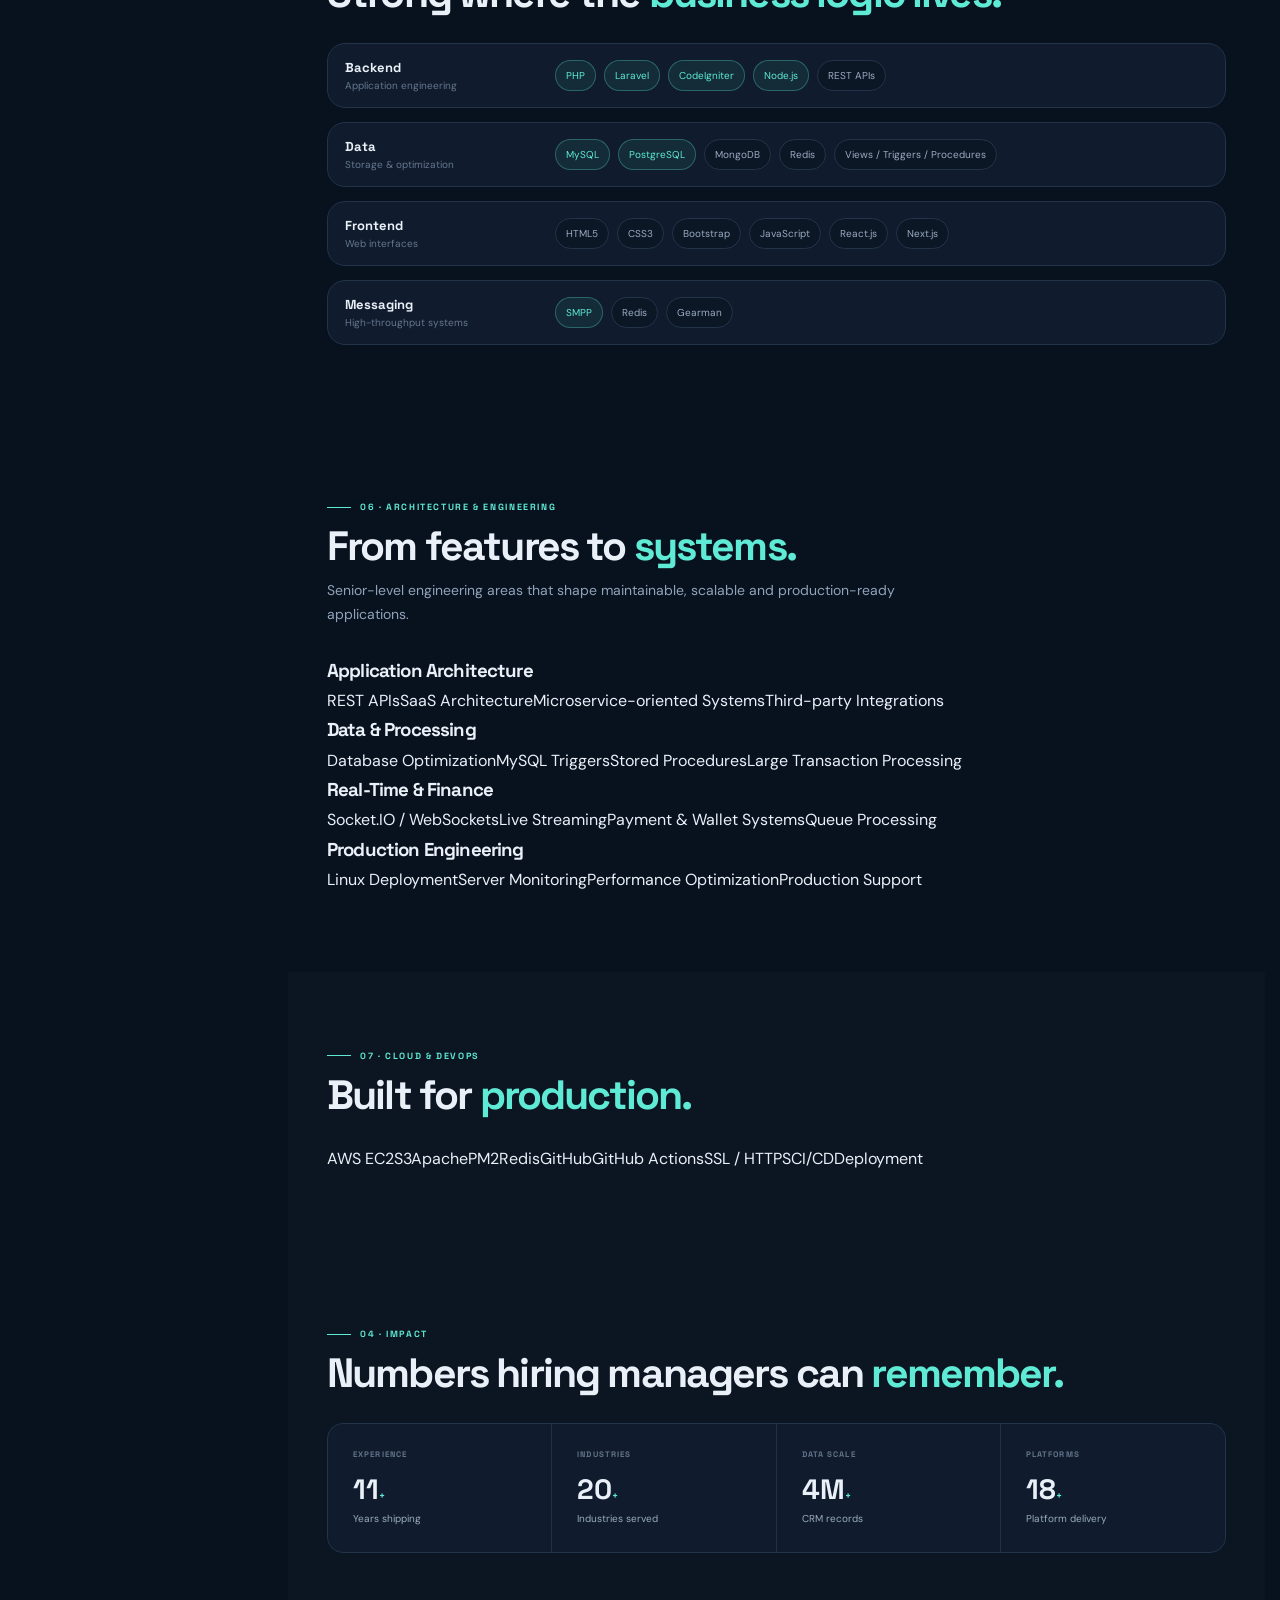
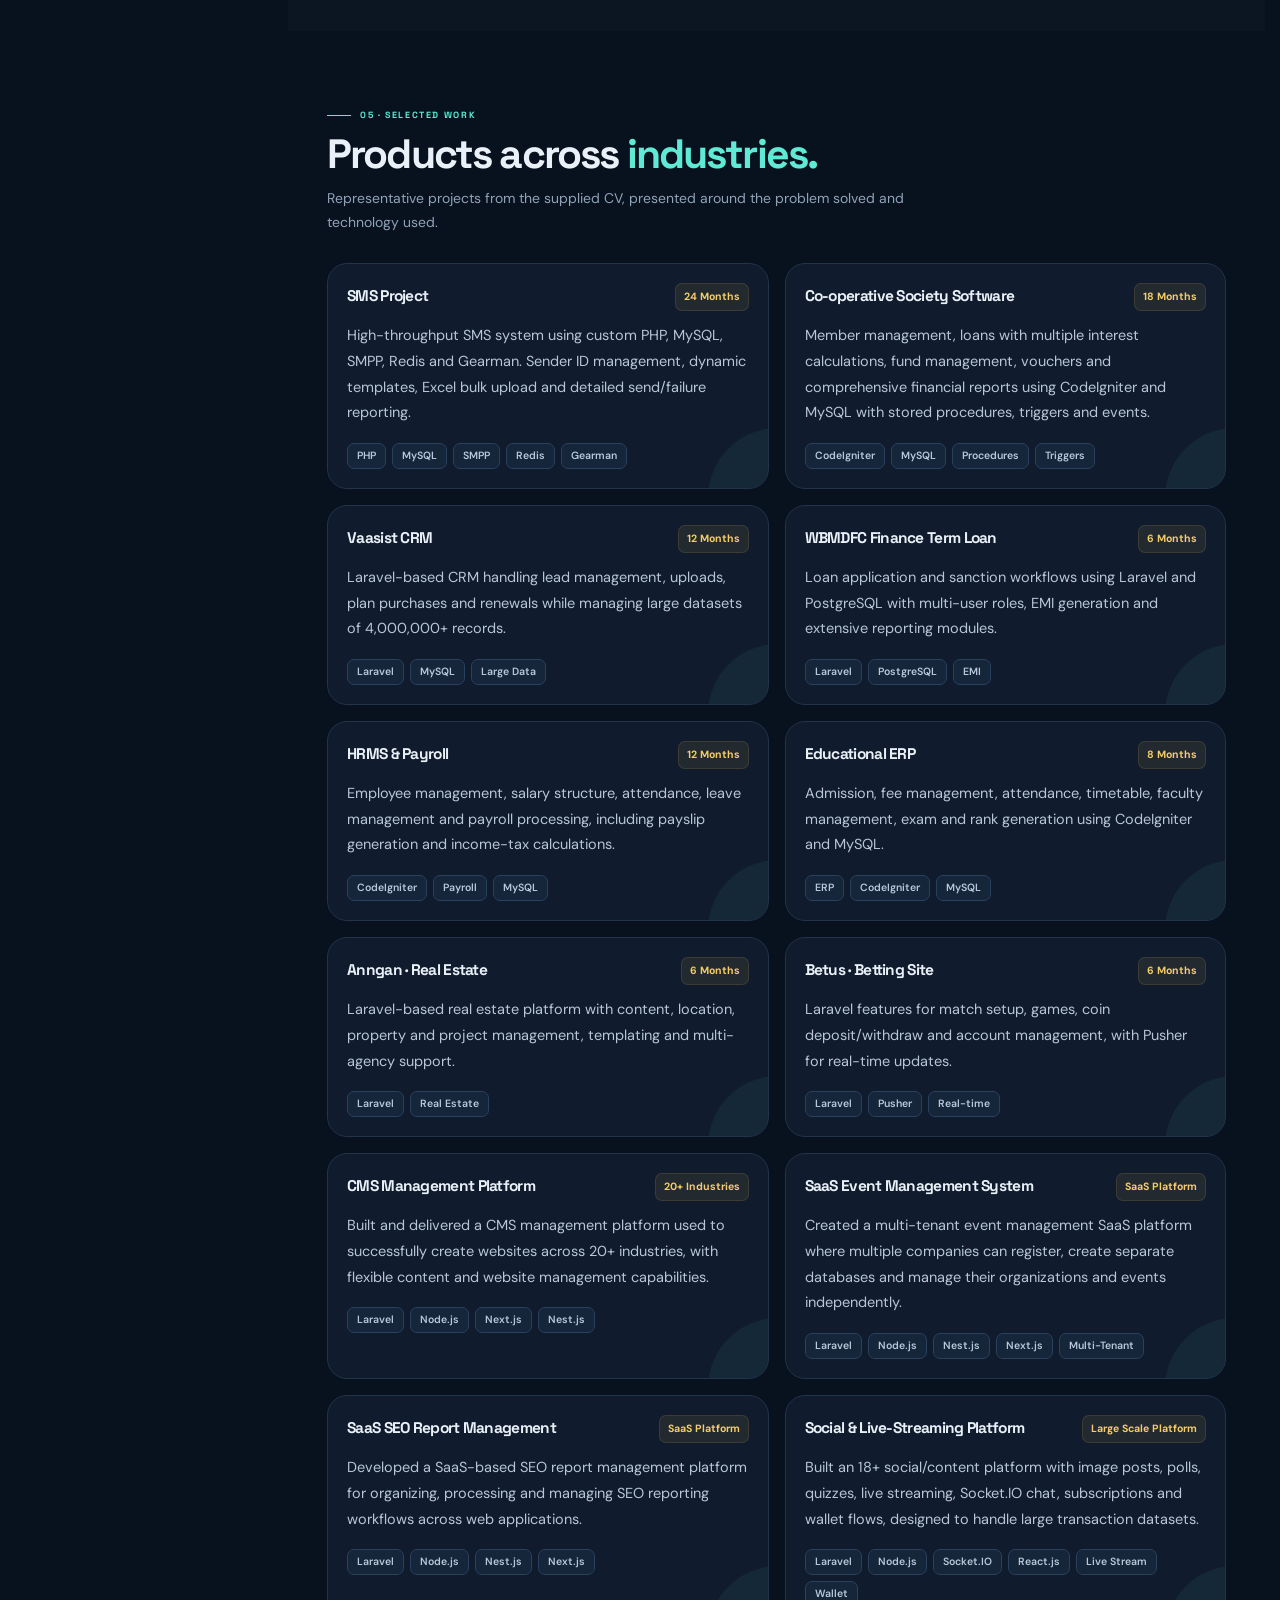
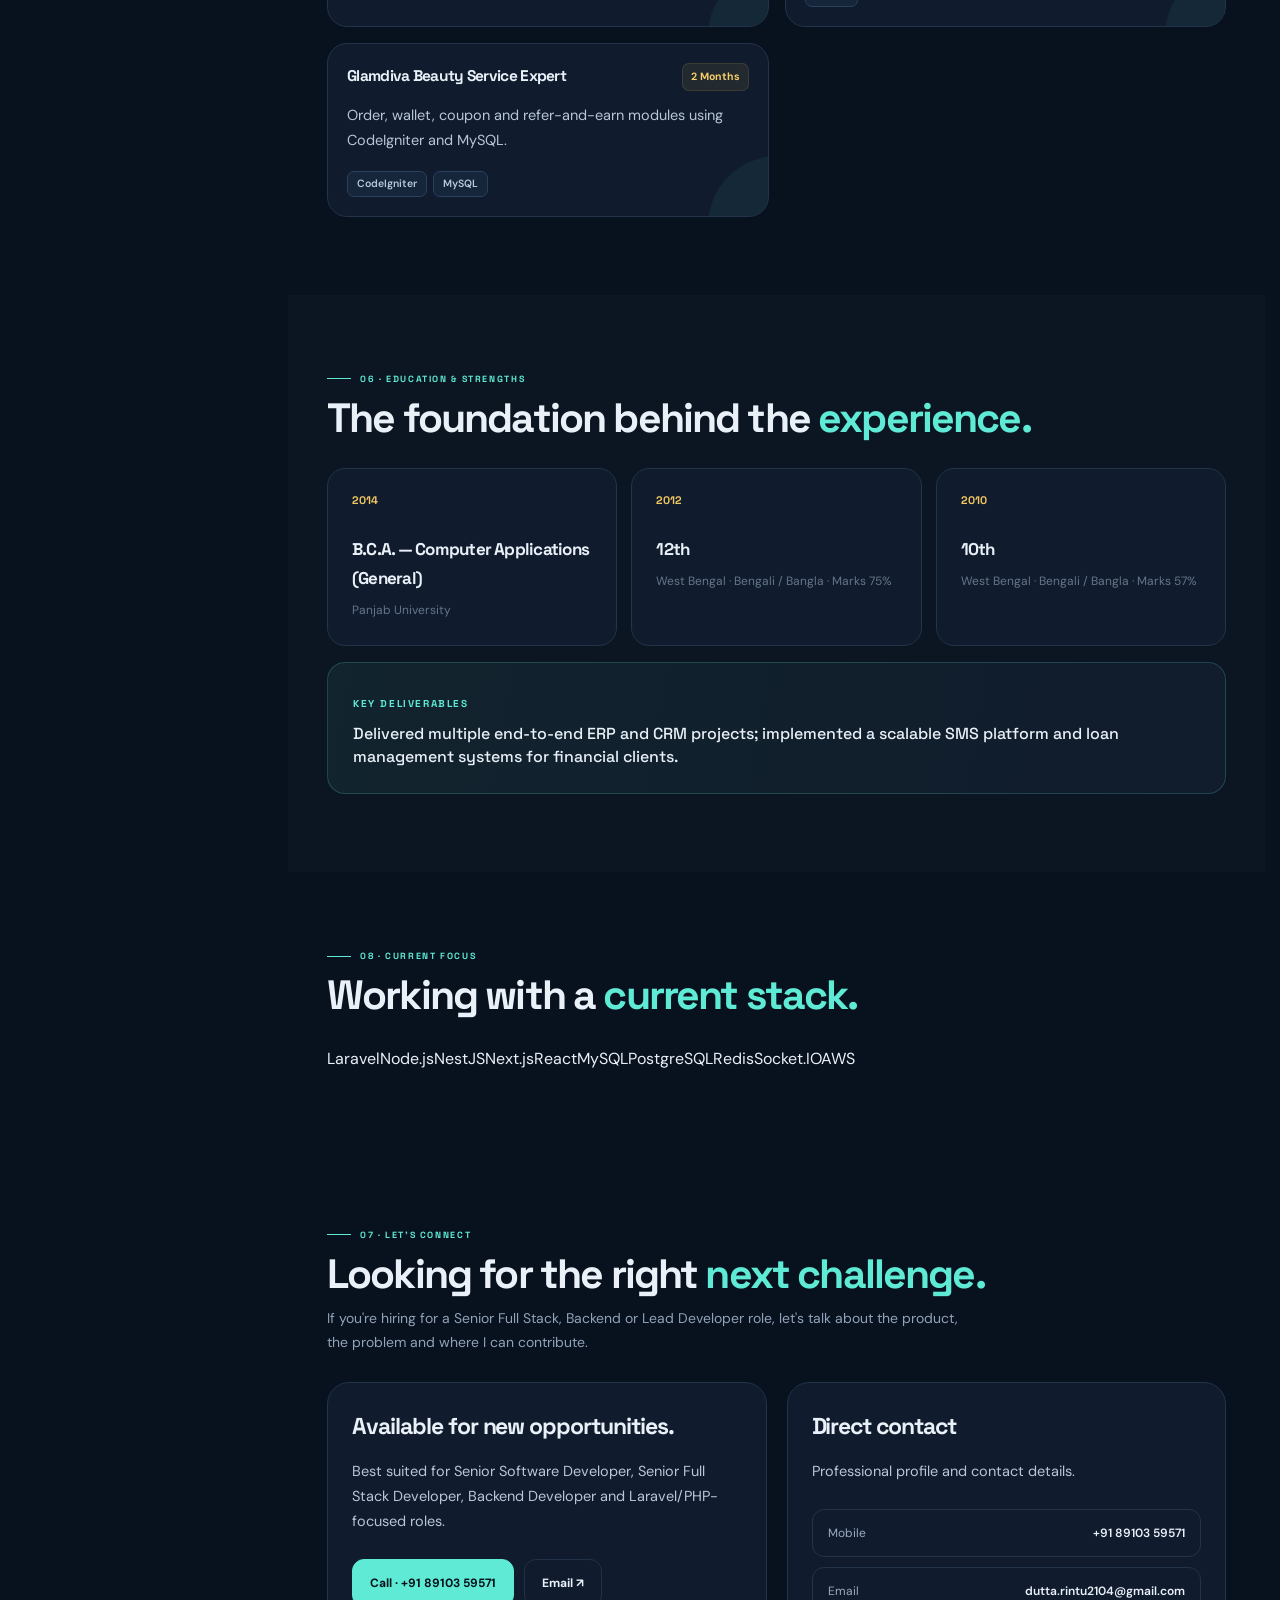
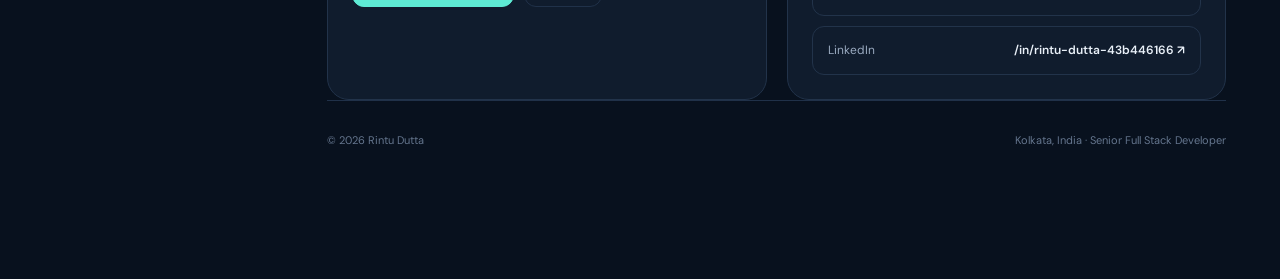
==== commit e1226bc2: "Update website improvement" ====
--- a/index.html
+++ b/index.html
@@ -414,9 +414,8 @@
           <h2>Built for <span>production.</span></h2>
         </div>
         <div class="cloud-strip reveal"><span>AWS
-            EC2</span><span>S3</span><span>CloudFront</span><span>Linux</span><span>Apache /
-            Nginx</span><span>PM2</span><span>Redis</span><span>Git / GitHub</span><span>GitHub Actions</span><span>SSL
-            / HTTPS</span><span>CI/CD</span><span>Deployment &amp; Monitoring</span></div>
+            EC2</span><span>S3</span><span>Apache</span><span>PM2</span><span>Redis</span><span>GitHub</span><span>GitHub Actions</span><span>SSL
+            / HTTPS</span><span>CI/CD</span><span>Deployment</span></div>
       </div>
     </section>
 
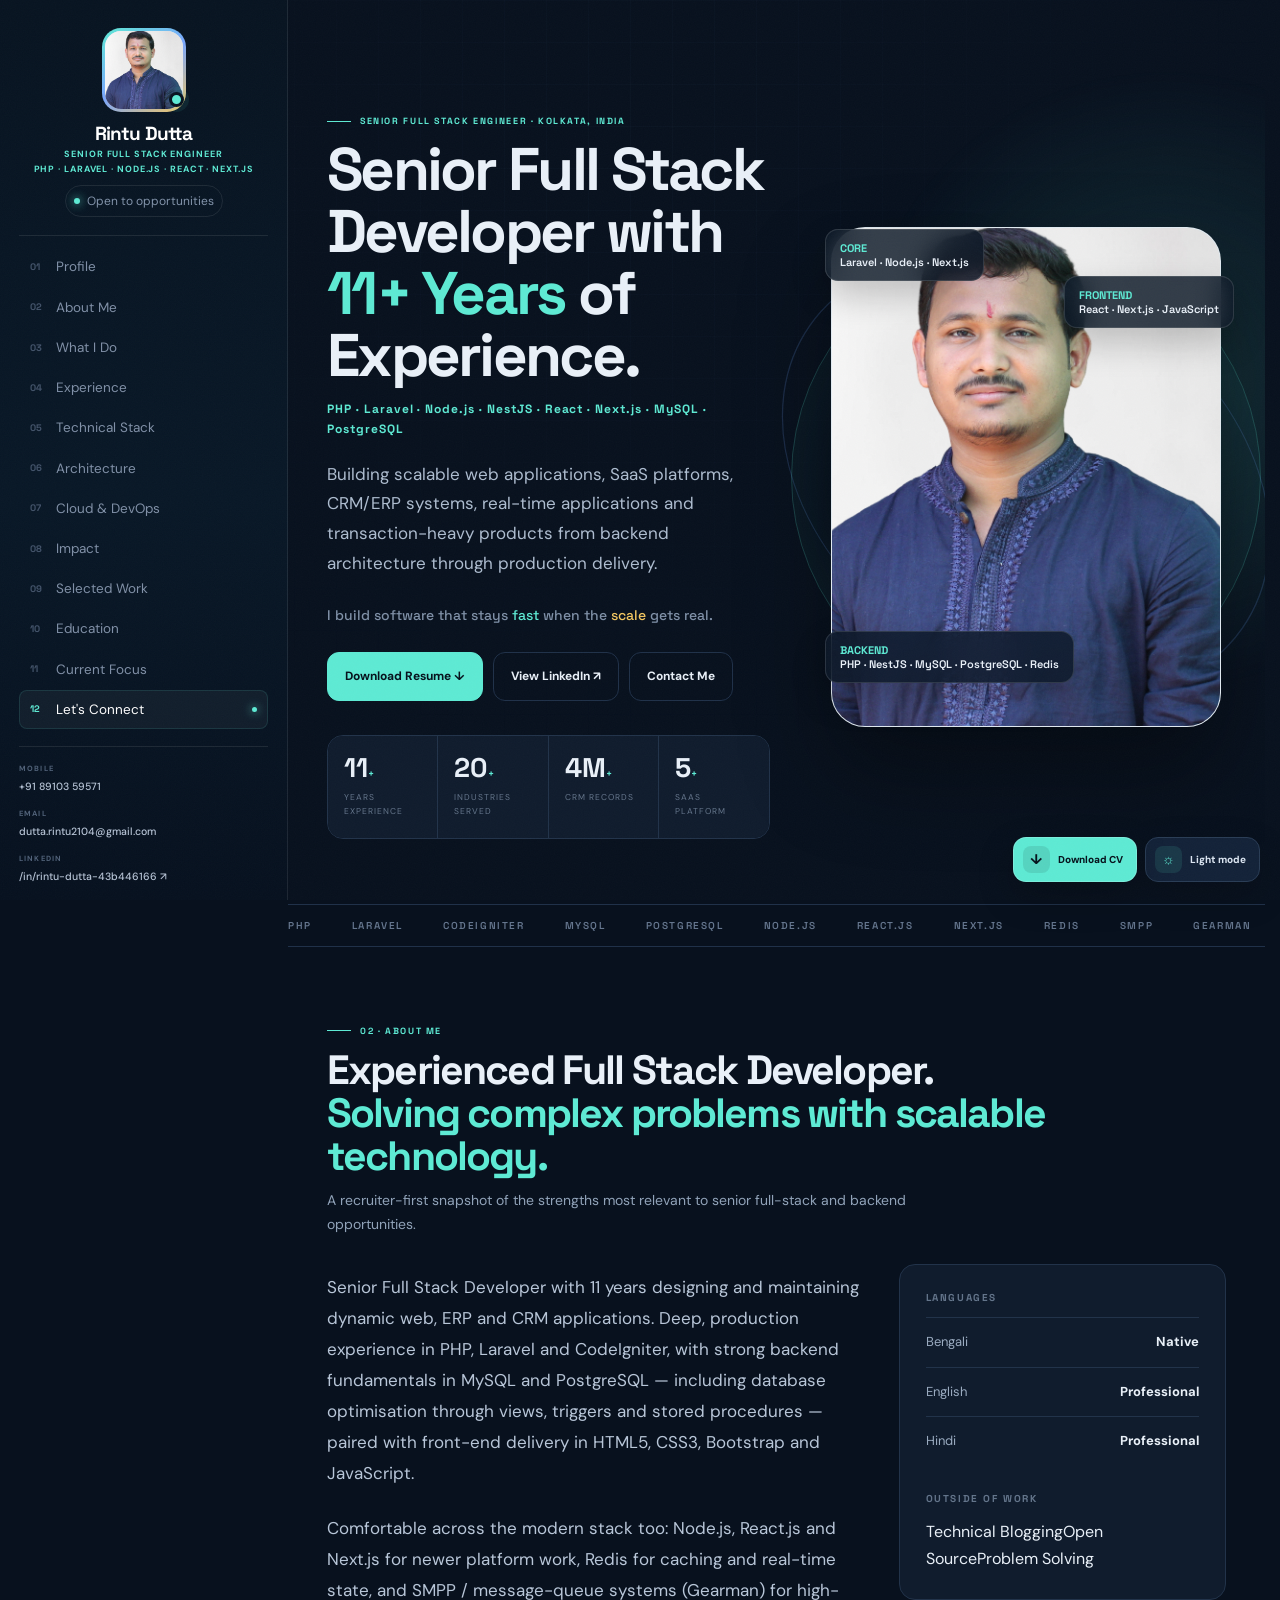
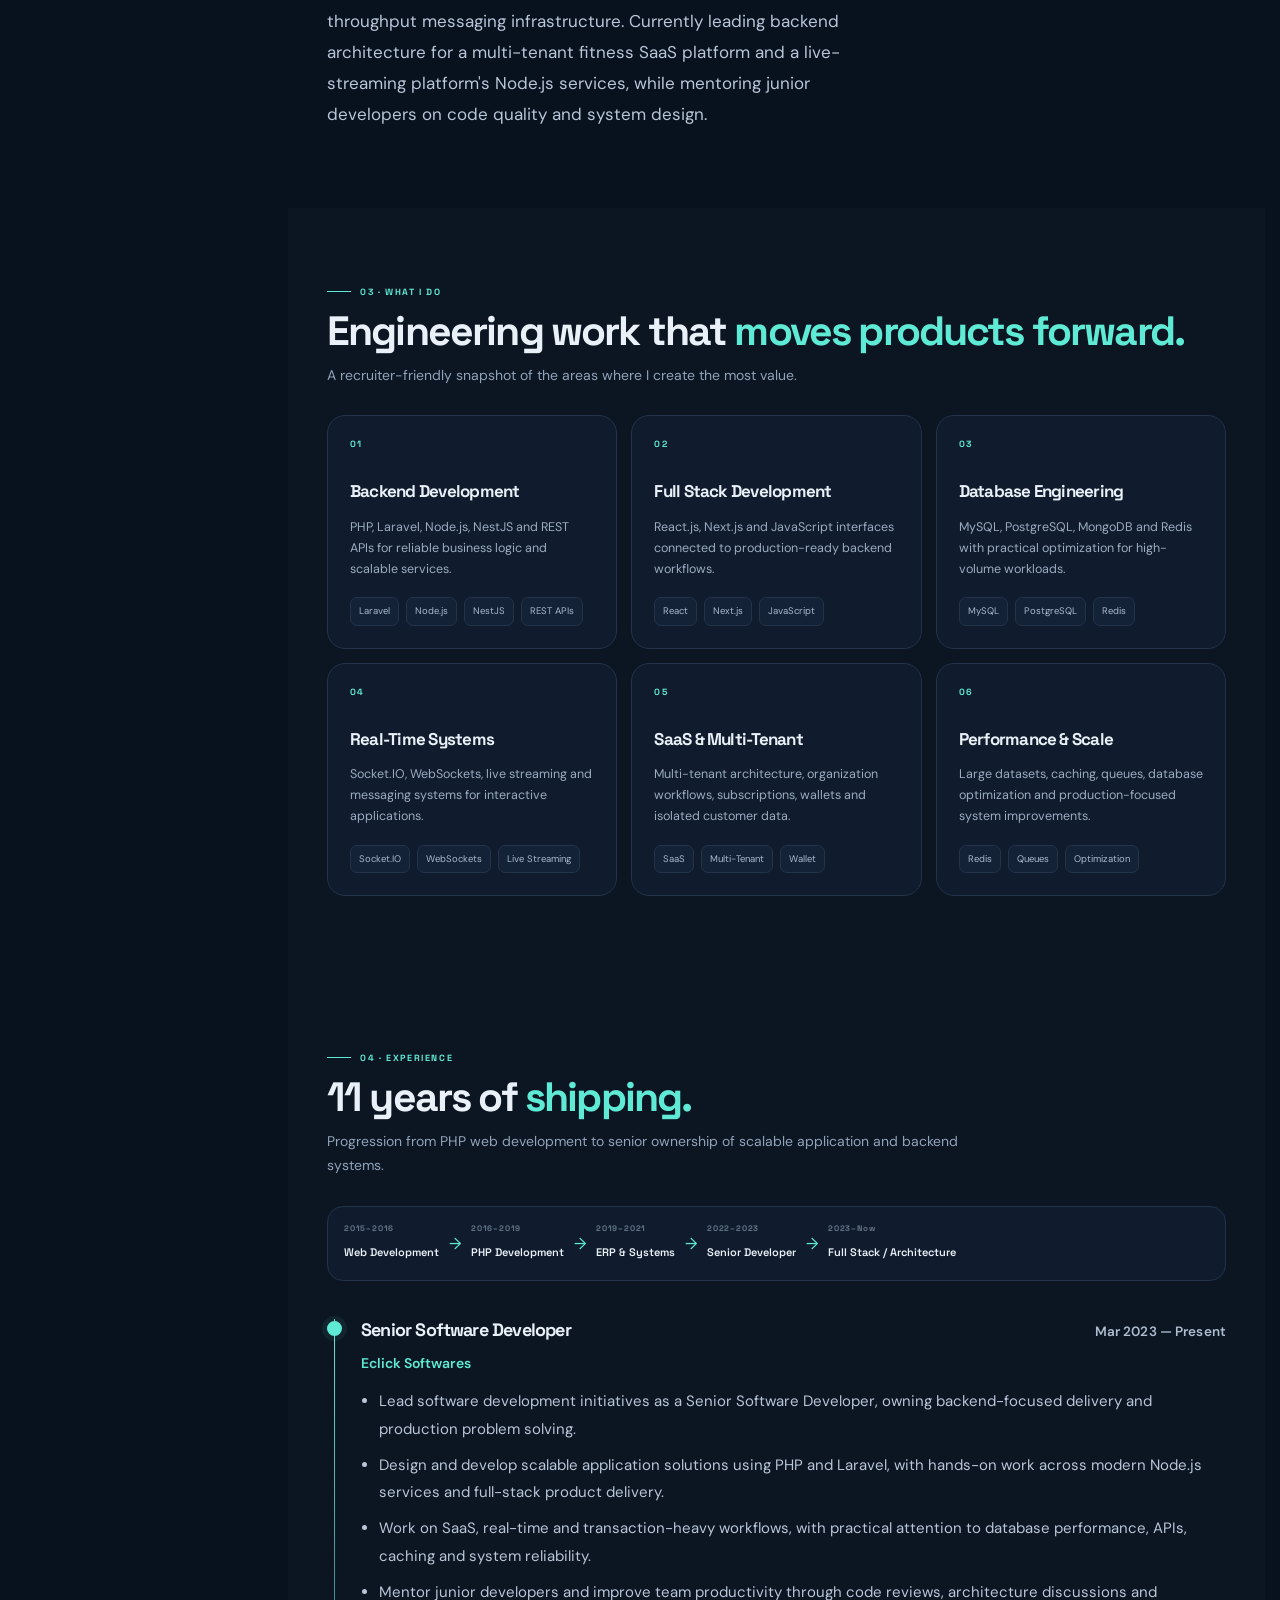
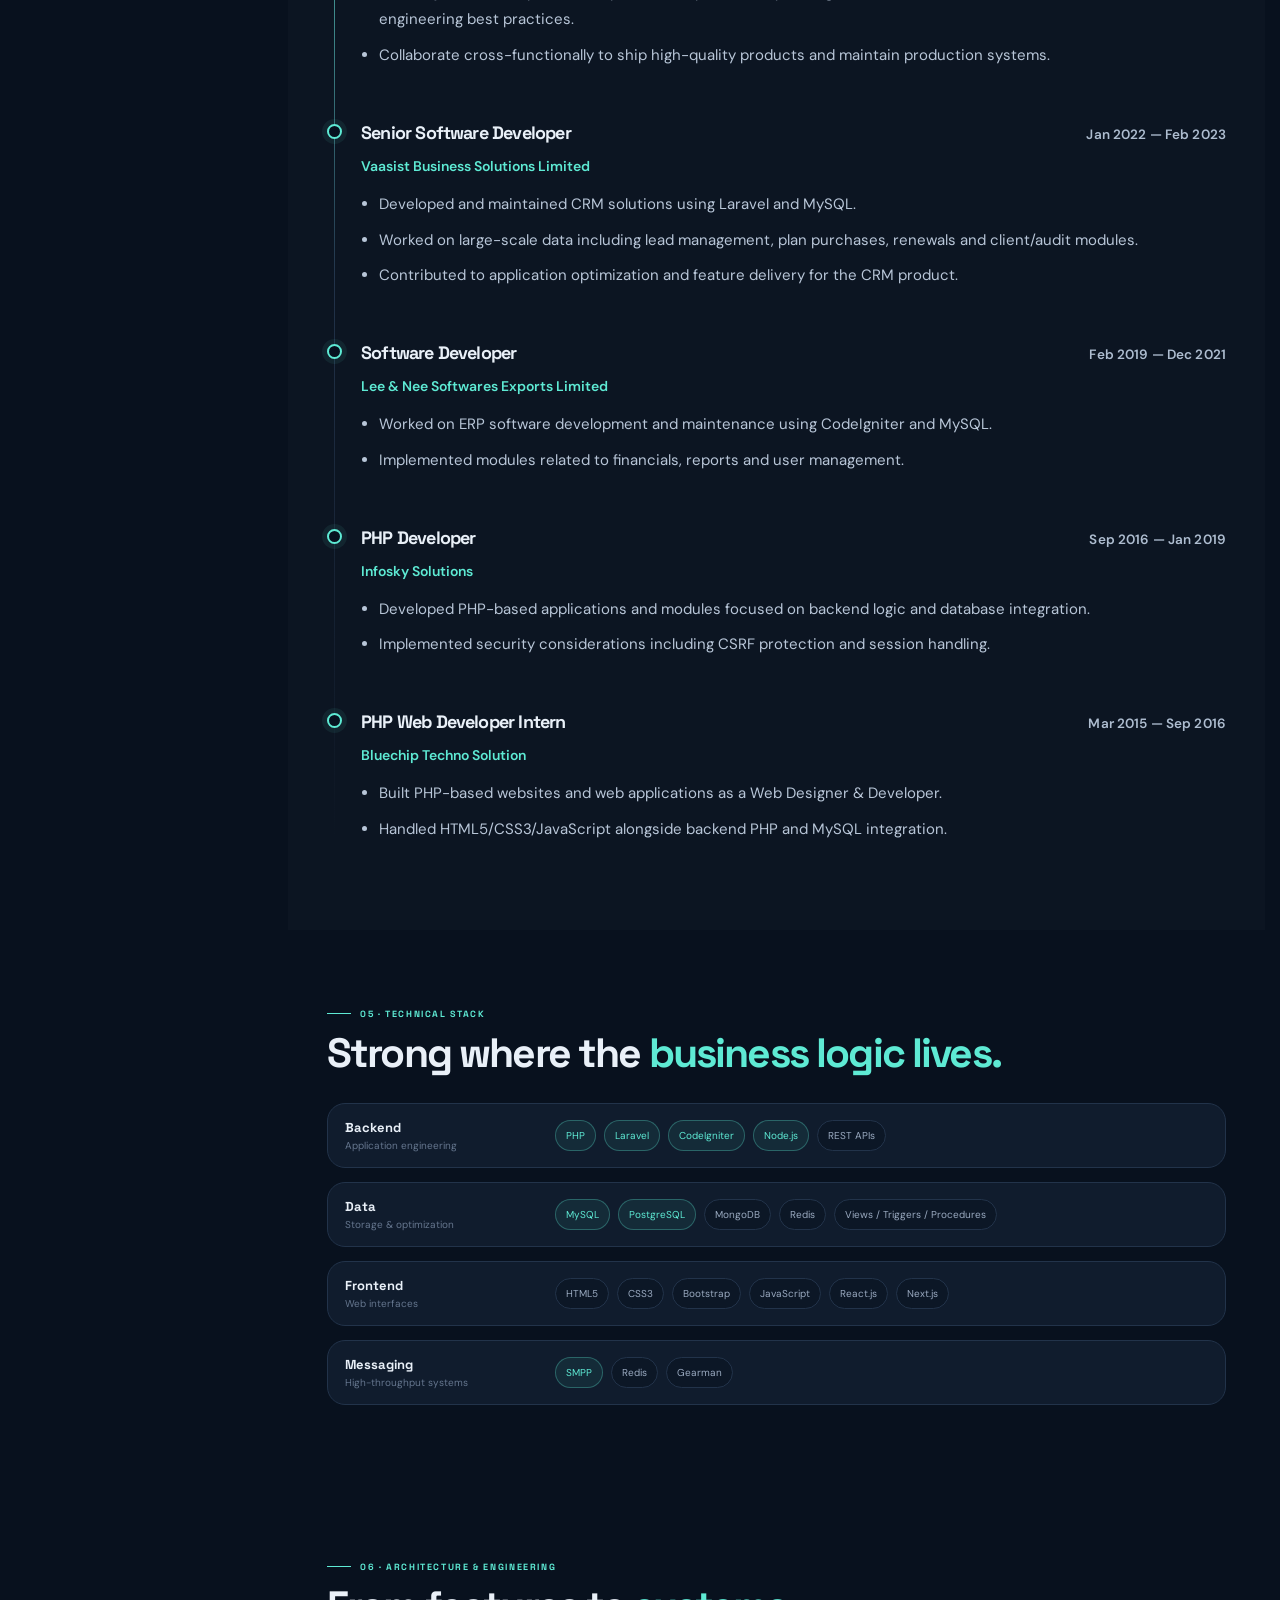
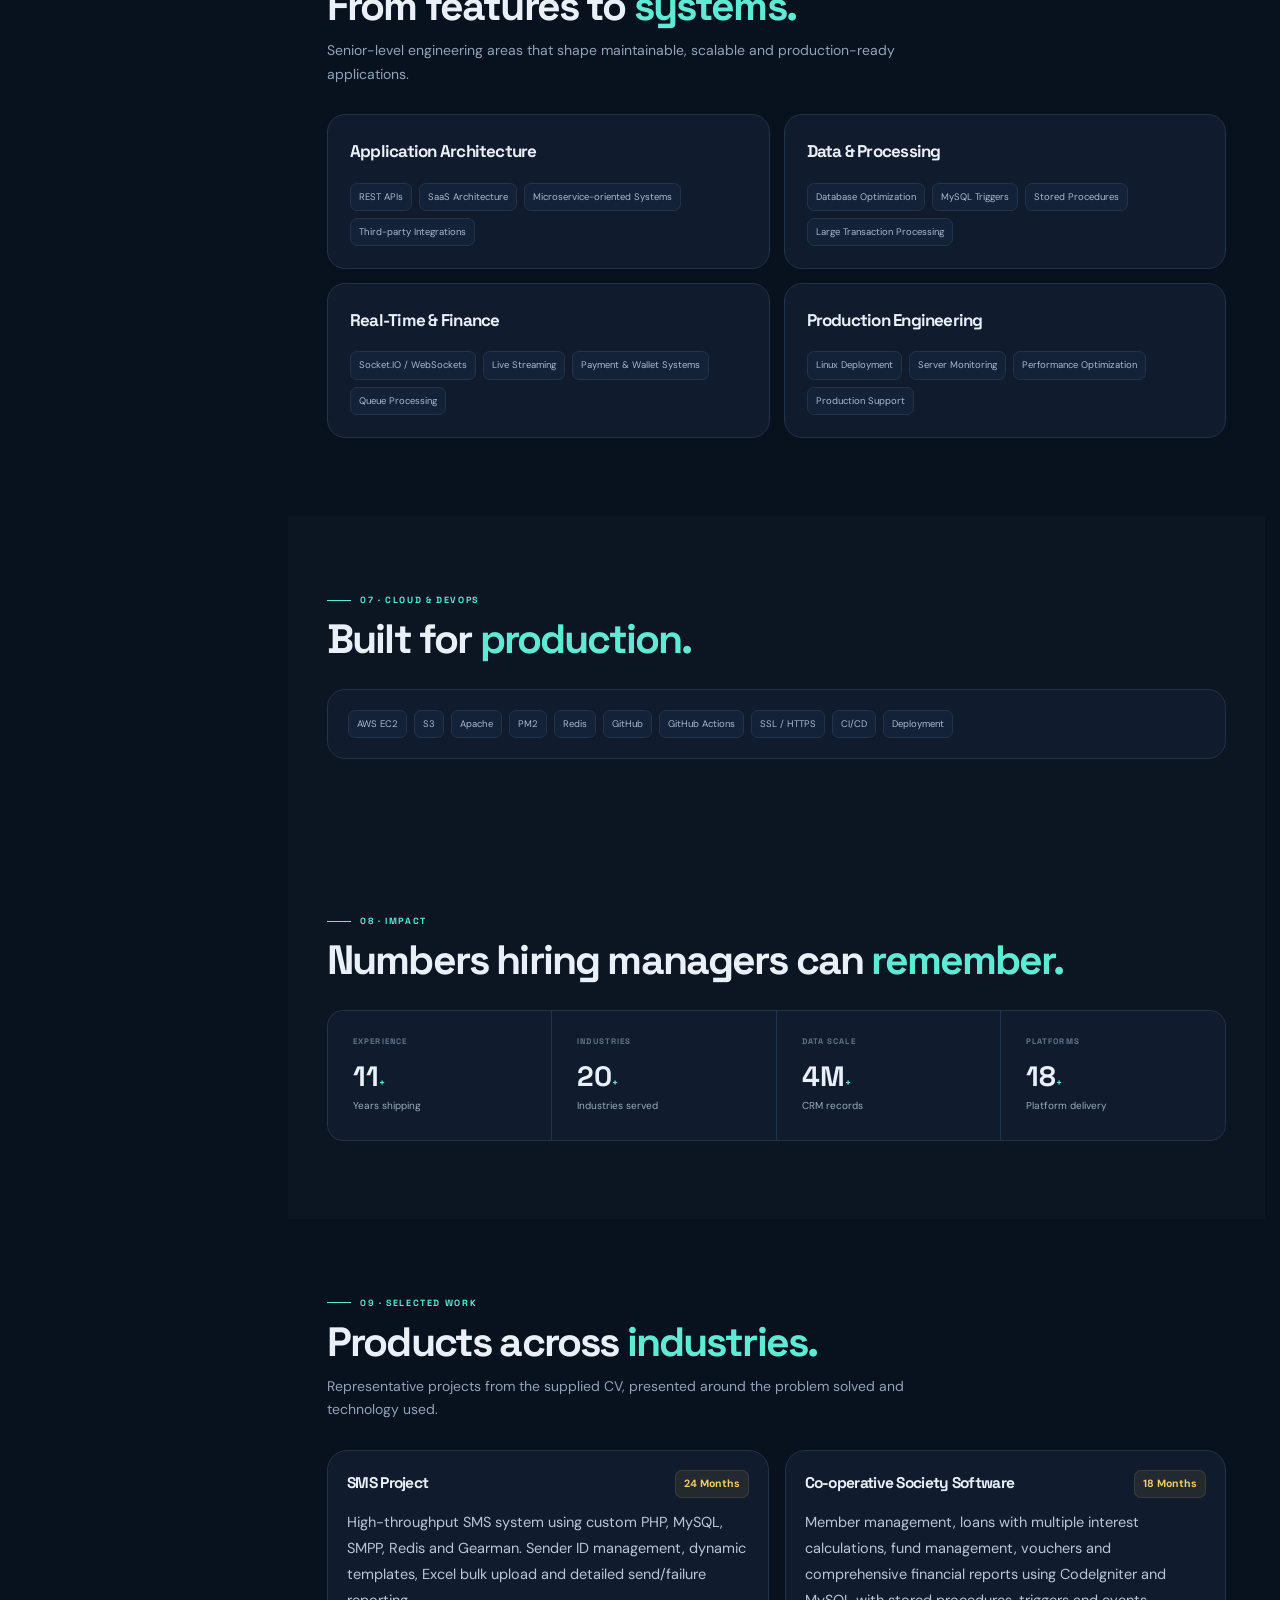
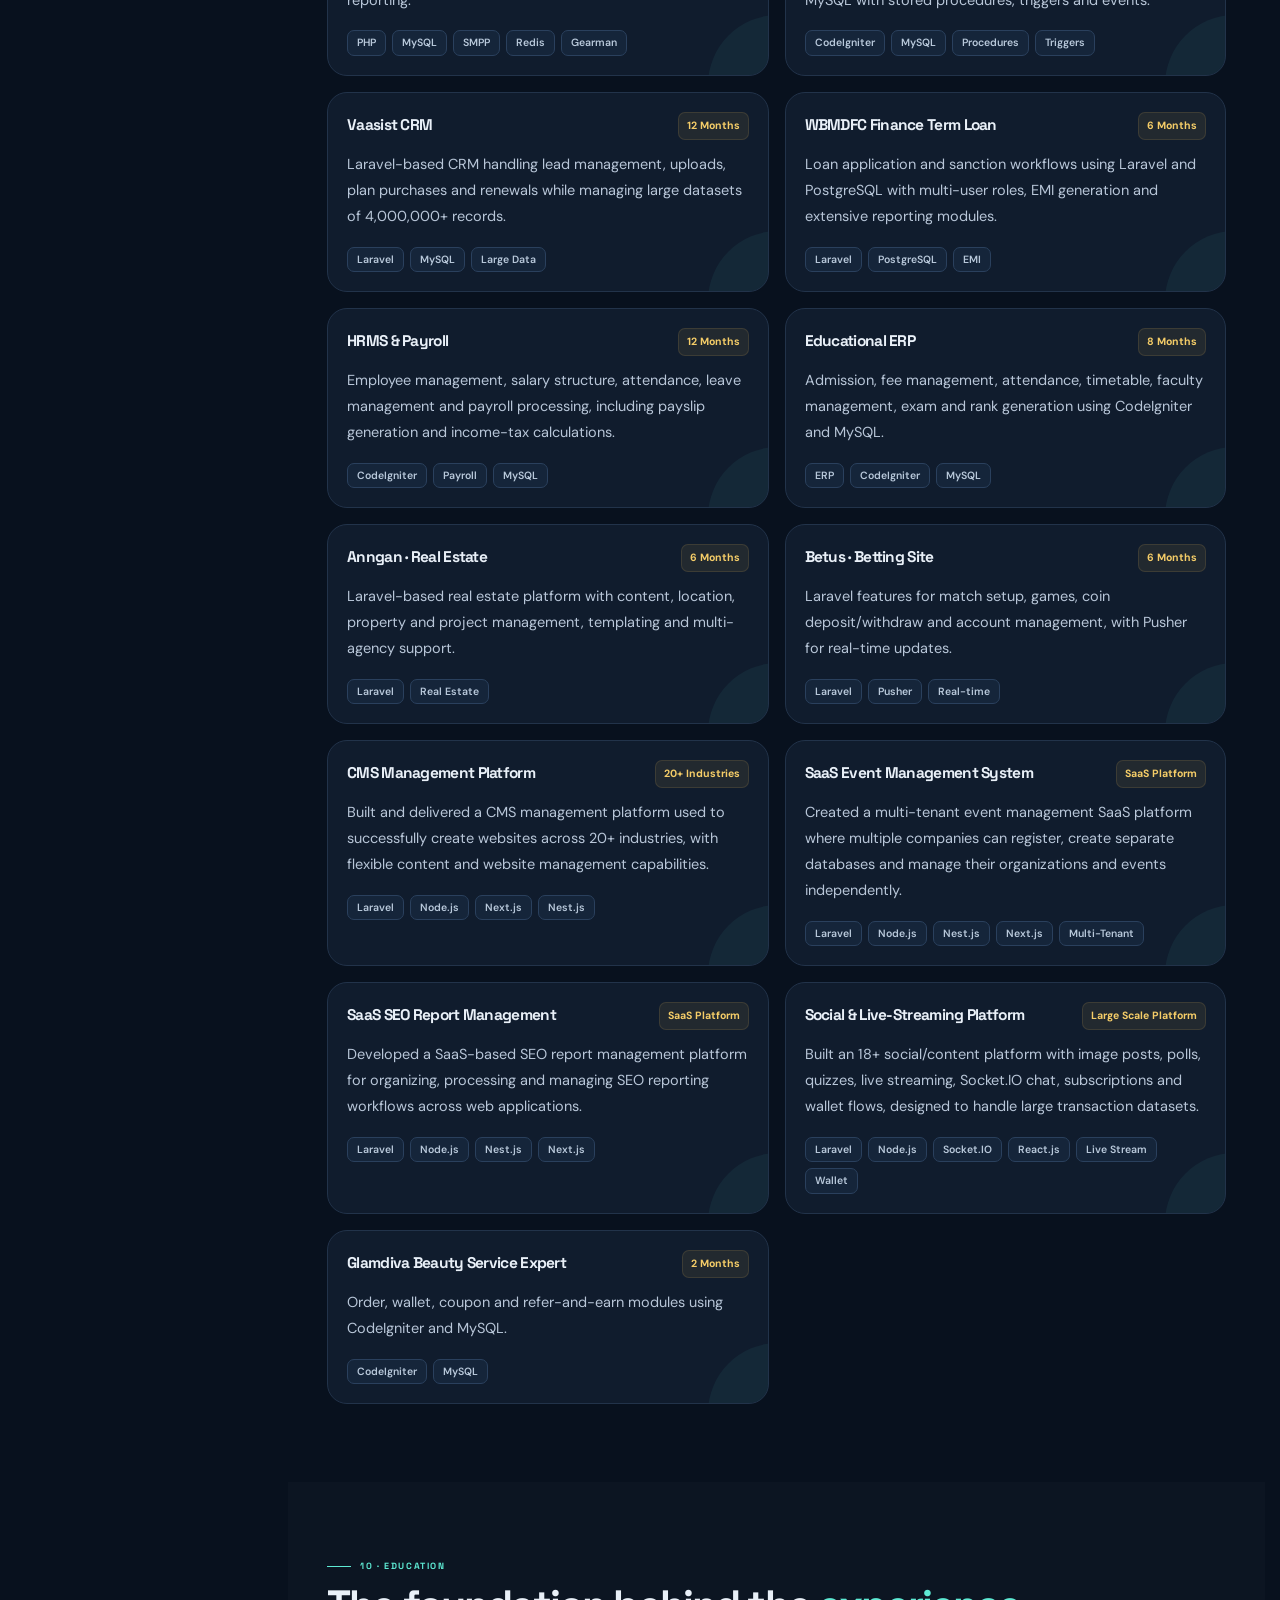
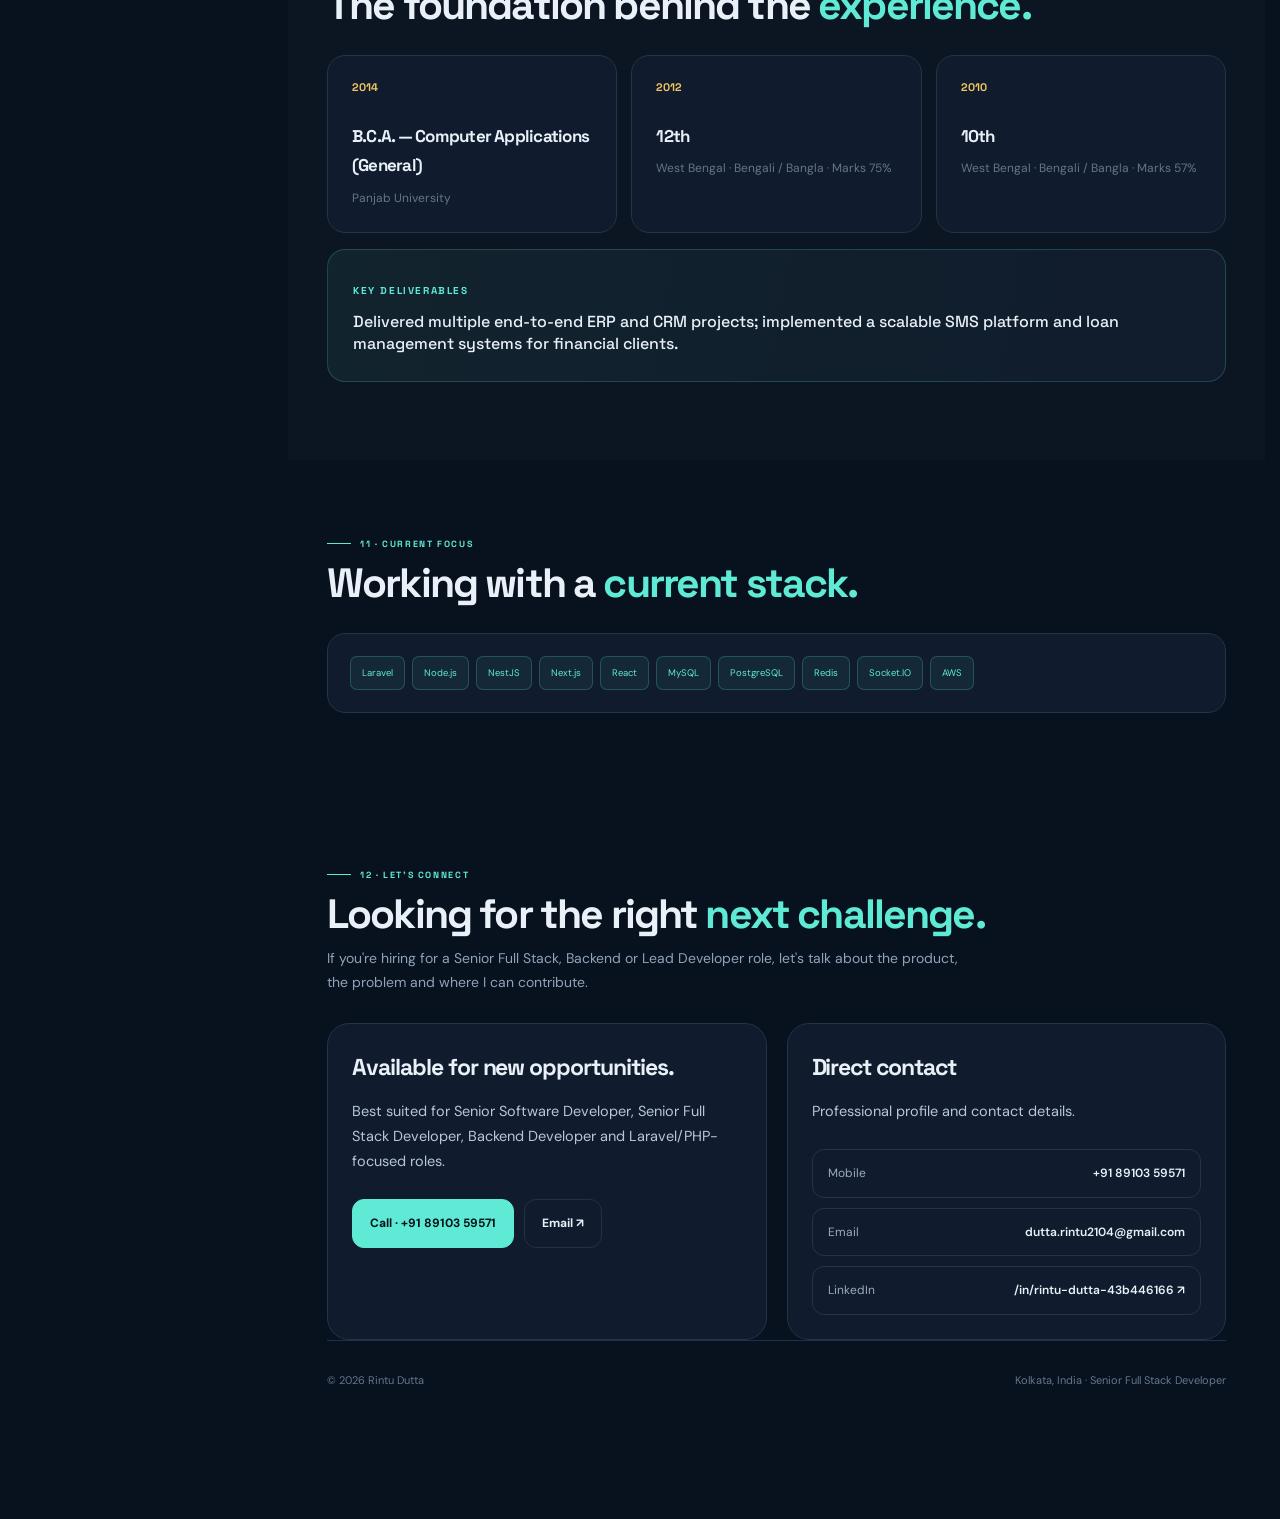
==== commit 582d9d0c: "Update website improvement" ====
--- a/index.html
+++ b/index.html
@@ -96,15 +96,16 @@
       <nav class="side-nav" aria-label="CV sections">
         <a class="active" href="#home"><span class="num">01</span><span>Profile</span></a>
         <a href="#about"><span class="num">02</span><span>About Me</span></a>
-        <a href="#experience"><span class="num">03</span><span>Experience</span></a>
-        <a href="#expertise"><span class="num">04</span><span>What I Do</span></a>
+        <a href="#expertise"><span class="num">03</span><span>What I Do</span></a>
+        <a href="#experience"><span class="num">04</span><span>Experience</span></a>
         <a href="#stack"><span class="num">05</span><span>Technical Stack</span></a>
         <a href="#architecture"><span class="num">06</span><span>Architecture</span></a>
         <a href="#cloud"><span class="num">07</span><span>Cloud &amp; DevOps</span></a>
-        <a href="#projects"><span class="num">08</span><span>Projects</span></a>
-        <a href="#education"><span class="num">09</span><span>Education</span></a>
-        <a href="#focus"><span class="num">10</span><span>Current Focus</span></a>
-        <a href="#contact"><span class="num">11</span><span>Contact</span></a>
+        <a href="#impact"><span class="num">08</span><span>Impact</span></a>
+        <a href="#projects"><span class="num">09</span><span>Selected Work</span></a>
+        <a href="#education"><span class="num">10</span><span>Education</span></a>
+        <a href="#focus"><span class="num">11</span><span>Current Focus</span></a>
+        <a href="#contact"><span class="num">12</span><span>Let's Connect</span></a>
       </nav>
 
       <div class="side-bottom">
@@ -127,7 +128,8 @@
   <div class="mobile-overlay" id="mobileOverlay"></div>
   <div class="mobile-bar">
     <div class="mobile-brand"><b>RD</b><span>Rintu Dutta</span></div>
-    <button class="mobile-menu" id="mobileMenu" aria-label="Open navigation">☰</button>
+    <button class="mobile-menu" id="mobileMenu" type="button" aria-label="Open navigation" aria-controls="sidebar"
+      aria-expanded="false">☰</button>
   </div>
 
   <div class="sticky-tools" aria-label="Quick actions">
@@ -160,15 +162,15 @@
             <div class="mini"><strong>11<span>+</span></strong><span>Years experience</span></div>
             <div class="mini"><strong>20<span>+</span></strong><span>Industries served</span></div>
             <div class="mini"><strong>4M<span>+</span></strong><span>CRM records</span></div>
-            <div class="mini"><strong>18<span>+</span></strong><span>Platform delivery</span></div>
+            <div class="mini"><strong>5<span>+</span></strong><span>SaaS Platform</span></div>
           </div>
         </div>
         <div class="profile-stage reveal">
           <div class="halo"></div>
           <div class="portrait"><img src="assets/rintu-dutta.png" alt="Rintu Dutta"></div>
           <div class="profile-tag tag-a"><b>FRONTEND</b><br>React · Next.js · JavaScript</div>
-          <div class="profile-tag tag-b"><b>CORE</b><br>Laravel · Node.js · Next.js</div>
-          <div class="profile-tag tag-c"><b>BACKEND</b><br>PHP · NestJS · MySQL · PostgreSQL · Redis</div>
+          <div class="profile-tag tag-c"><b>CORE</b><br>Laravel · Node.js · Next.js</div>
+          <div class="profile-tag tag-b"><b>BACKEND</b><br>PHP · NestJS · MySQL · PostgreSQL · Redis</div>
         </div>
       </div>
     </section>
@@ -185,7 +187,7 @@
     <section class="section" id="about">
       <div class="container">
         <div class="section-head reveal">
-          <div class="eyebrow">01 · Profile</div>
+          <div class="eyebrow">02 · About Me</div>
           <h2>Experienced Full Stack Developer.<br><span>Solving complex problems with scalable technology.</span></h2>
           <p>A recruiter-first snapshot of the strengths most relevant to senior full-stack and backend opportunities.
           </p>
@@ -261,7 +263,7 @@
     <section class="section alt" id="experience">
       <div class="container">
         <div class="section-head reveal">
-          <div class="eyebrow">02 · Career</div>
+          <div class="eyebrow">04 · Experience</div>
           <h2>11 years of <span>shipping.</span></h2>
           <p>Progression from PHP web development to senior ownership of scalable application and backend systems.</p>
         </div>
@@ -344,7 +346,7 @@
     <section class="section" id="stack">
       <div class="container">
         <div class="section-head reveal">
-          <div class="eyebrow">03 · Technical toolkit</div>
+          <div class="eyebrow">05 · Technical Stack</div>
           <h2>Strong where the <span>business logic lives.</span></h2>
         </div>
         <div class="stack-grid">
@@ -419,10 +421,10 @@
       </div>
     </section>
 
-    <section class="section alt">
-      <div class="container">
-        <div class="section-head reveal">
-          <div class="eyebrow">04 · Impact</div>
+    <section class="section alt" id="impact">
+      <div class="container">
+        <div class="section-head reveal">
+          <div class="eyebrow">08 · Impact</div>
           <h2>Numbers hiring managers can <span>remember.</span></h2>
         </div>
         <div class="impact reveal">
@@ -440,7 +442,7 @@
     <section class="section" id="projects">
       <div class="container">
         <div class="section-head reveal">
-          <div class="eyebrow">05 · Selected work</div>
+          <div class="eyebrow">09 · Selected Work</div>
           <h2>Products across <span>industries.</span></h2>
           <p>Representative projects from the supplied CV, presented around the problem solved and technology used.</p>
         </div>
@@ -567,7 +569,7 @@
     <section class="section alt" id="education">
       <div class="container">
         <div class="section-head reveal">
-          <div class="eyebrow">06 · Education &amp; strengths</div>
+          <div class="eyebrow">10 · Education</div>
           <h2>The foundation behind the <span>experience.</span></h2>
         </div>
         <div class="education">
@@ -597,7 +599,7 @@
     <section class="section" id="focus">
       <div class="container">
         <div class="section-head reveal">
-          <div class="eyebrow">08 · Current Focus</div>
+          <div class="eyebrow">11 · Current Focus</div>
           <h2>Working with a <span>current stack.</span></h2>
         </div>
         <div class="current-focus reveal">
@@ -609,7 +611,7 @@
     <section class="section" id="contact">
       <div class="container">
         <div class="section-head reveal">
-          <div class="eyebrow">07 · Let's connect</div>
+          <div class="eyebrow">12 · Let's Connect</div>
           <h2>Looking for the right <span>next challenge.</span></h2>
           <p>If you're hiring for a Senior Full Stack, Backend or Lead Developer role, let's talk about the product, the problem and where I can contribute.</p>
         </div>
--- a/style.css
+++ b/style.css
@@ -27,7 +27,7 @@
 .eyebrow{font:700 10px "Space Grotesk";letter-spacing:.18em;text-transform:uppercase;color:var(--cyan);display:flex;align-items:center;gap:9px;margin-bottom:18px}.eyebrow:before{content:"";width:24px;height:1px;background:currentColor}
 .hero h1{font-size:clamp(50px,6vw,82px);line-height:.98;max-width:760px}.hero h1 span{color:var(--cyan)}.hero h1 em{font-style:normal;color:var(--gold)}
 .hero-copy{font-size:18px;color:var(--muted);max-width:670px;margin:28px 0 32px}.actions{display:flex;flex-wrap:wrap;gap:10px}.btn{display:inline-flex;align-items:center;justify-content:center;gap:9px;padding:13px 17px;border-radius:12px;border:1px solid var(--line);font-weight:700;font-size:12px;transition:.22s}.btn.primary{background:var(--cyan);color:#06121c;border-color:var(--cyan)}.btn.secondary:hover{border-color:var(--cyan);color:var(--cyan)}.btn:hover{transform:translateY(-2px)}
-.hero-mini{display:flex;gap:30px;margin-top:46px}.mini strong{display:block;font:700 26px "Space Grotesk"}.mini span{display:block;color:var(--faint);font-size:10px;text-transform:uppercase;letter-spacing:.08em}
+.hero-mini{display:flex;gap:30px;margin-top:46px}.mini strong{display:block;font:700 26px "Space Grotesk"}.mini span{display:inline-block;color:var(--faint);font-size:10px;text-transform:uppercase;letter-spacing:.08em}
 .profile-stage{position:relative;min-height:590px;display:grid;place-items:center}.halo{position:absolute;width:470px;height:470px;border-radius:50%;border:1px solid rgba(94,234,212,.22);box-shadow:0 0 100px rgba(94,234,212,.08) inset}.halo:before,.halo:after{content:"";position:absolute;border:1px solid rgba(110,168,255,.18);border-radius:50%;inset:38px;transform:rotate(35deg) scaleX(1.35)}.halo:after{inset:78px;transform:rotate(-28deg) scaleY(1.4)}
 .portrait{position:relative;z-index:2;width:390px;height:500px;border-radius:34px;overflow:hidden;border:1px solid rgba(255,255,255,.14);background:#dce6ee;box-shadow:0 45px 90px rgba(0,0,0,.35)}.portrait img{width:100%;height:100%;object-fit:cover;object-position:center top}
 .profile-tag{position:absolute;z-index:3;padding:11px 14px;border:1px solid rgba(255,255,255,.12);background:rgba(10,22,37,.82);backdrop-filter:blur(12px);border-radius:13px;font:600 11px "Space Grotesk";box-shadow:0 15px 35px rgba(0,0,0,.2)}.tag-a{top:16%;right:-2%}.tag-b{bottom:15%;left:0}.tag-c{top:8%;left:0}.profile-tag b{color:var(--cyan)}
@@ -621,6 +621,7 @@
   border-color:#b9ccdf;
 }
 @media(max-width:900px){
+  body.menu-open{overflow:hidden}
   .sticky-tools{right:14px;bottom:14px}
   .mobile-overlay{
     position:fixed;inset:0;background:rgba(3,10,18,.48);z-index:70;
@@ -1034,3 +1035,78 @@
 body.light .achievement p{
   color:#1b2d42;
 }
+
+
+/* ===== IMPLEMENTED RECRUITER IMPROVEMENTS ===== */
+.hero-stack{margin:12px 0 0;color:var(--teal);font:700 12px/1.7 "Space Grotesk";letter-spacing:.08em}
+.hero-tagline{margin:14px 0 26px;color:#7f90a7;font:500 14px/1.6 "Space Grotesk"}
+.hero-tagline span{color:var(--teal)} .hero-tagline em{color:var(--gold);font-style:normal}
+
+.hero-mini{display:grid;grid-template-columns:repeat(4,minmax(0,1fr));gap:0;margin-top:34px;border:1px solid var(--border-dark);border-radius:16px;overflow:hidden}
+.hero-mini .mini{min-height:92px;padding:18px 16px;border-right:1px solid var(--border-dark);background:var(--surface-dark)}
+.hero-mini .mini:last-child{border-right:0}
+.hero-mini .mini strong{font:700 27px/1 "Space Grotesk";color:var(--text-dark)}
+.hero-mini .mini strong span{color:var(--teal)}
+.hero-mini .mini>span{display:block;margin-top:10px;color:var(--faint-dark);font-size:8.5px;letter-spacing:.12em}
+
+.service-grid{display:grid;grid-template-columns:repeat(3,minmax(0,1fr));gap:14px}
+.service-card{min-height:220px;padding:22px;background:var(--surface-dark);border:1px solid var(--border-dark);border-radius:18px;transition:.22s ease}
+.service-card:hover{transform:translateY(-3px);border-color:rgba(94,234,212,.35)}
+.service-no{display:block;color:var(--teal);font:700 9px "Space Grotesk";letter-spacing:.14em}
+.service-card h3{margin:27px 0 10px;font-size:17px}
+.service-card p{margin:0;color:var(--muted-dark);font-size:12.5px;line-height:1.7}
+.service-tags,.architecture-tags,.cloud-strip,.current-focus{display:flex;flex-wrap:wrap;gap:7px}
+.service-tags{margin-top:17px}
+.service-tags span,.architecture-tags span,.current-focus span,.cloud-strip span{padding:5px 8px;border:1px solid var(--border-dark);border-radius:7px;color:#a9bacd;background:#142238;font-size:9.5px}
+
+.architecture-grid{display:grid;grid-template-columns:repeat(2,minmax(0,1fr));gap:14px}
+.architecture-card{padding:22px;border:1px solid var(--border-dark);border-radius:18px;background:var(--surface-dark)}
+.architecture-card h3{font-size:17px;margin-bottom:16px}
+.cloud-strip{padding:20px;border:1px solid var(--border-dark);background:var(--surface-dark);border-radius:18px}
+.current-focus{padding:22px;border:1px solid var(--border-dark);border-radius:18px;background:var(--surface-dark)}
+.current-focus span{padding:8px 11px;color:var(--teal);border-color:rgba(94,234,212,.22);background:rgba(94,234,212,.06)}
+
+.career-progression{display:flex;align-items:center;gap:10px;margin:0 0 34px;padding:16px;border:1px solid var(--border-dark);border-radius:16px;background:var(--surface-dark);overflow:auto}
+.career-step{min-width:max-content}
+.career-step span{display:block;color:var(--faint-dark);font:700 8px "Space Grotesk";letter-spacing:.1em;margin-bottom:4px}
+.career-step b{font:600 11px "Space Grotesk";color:var(--text-dark)}
+.career-progression i{color:var(--teal);font-style:normal}
+
+body.light .hero-stack{color:#117f72}
+body.light .hero-tagline{color:#61758c}
+body.light .hero-mini{background:#dbe4ec;border-color:#dbe4ec}
+body.light .hero-mini .mini{background:#fff;border-color:#dbe4ec}
+body.light .hero-mini .mini strong{color:#18293e}
+body.light .hero-mini .mini>span{color:#74869a}
+body.light .hero-mini .mini strong span{color:#168a7e}
+body.light .service-card,body.light .architecture-card,body.light .cloud-strip,body.light .current-focus,body.light .career-progression{background:#fff;border-color:#c8d5e2;box-shadow:0 8px 24px rgba(28,49,74,.04)}
+body.light .service-card p{color:#4d6178}
+body.light .service-tags span,body.light .architecture-tags span,body.light .cloud-strip span{color:#4c637c;background:#f1f5f8;border-color:#cbd7e3;font-weight:600}
+body.light .current-focus span{color:#147b70;background:#edf9f6;border-color:#b7ddd6}
+body.light .career-step span{color:#8292a4}
+body.light .career-step b{color:#1f3148}
+body.light .career-progression i{color:#168a7e}
+
+body.light .section-head p,
+body.light .hero-copy,
+body.light .about-text,
+body.light .job ul,
+body.light .project p,
+body.light .contact-card>p{color:#465b73}
+body.light .dates{color:#4f6680;font-weight:600}
+body.light .company{color:#147f73;font-weight:700}
+body.light .project-tags span{color:#4b617a;background:#f1f5f8;border-color:#c8d4e0;font-size:10.5px;font-weight:600}
+body.light .chip{color:#4c637b;background:#f2f6f9;border-color:#cbd7e3}
+body.light .chip.core{color:#14766c;background:#e8f7f4;border-color:#add9d2}
+
+@media(max-width:900px){
+  .service-grid{grid-template-columns:repeat(2,minmax(0,1fr))}
+  .architecture-grid{grid-template-columns:1fr}
+}
+@media(max-width:680px){
+  .hero-stack{font-size:10px}
+  .hero-mini{grid-template-columns:repeat(2,minmax(0,1fr))}
+  .hero-mini .mini:nth-child(2){border-right:0}
+  .hero-mini .mini:nth-child(-n+2){border-bottom:1px solid var(--border-dark)}
+  .service-grid{grid-template-columns:1fr}
+}
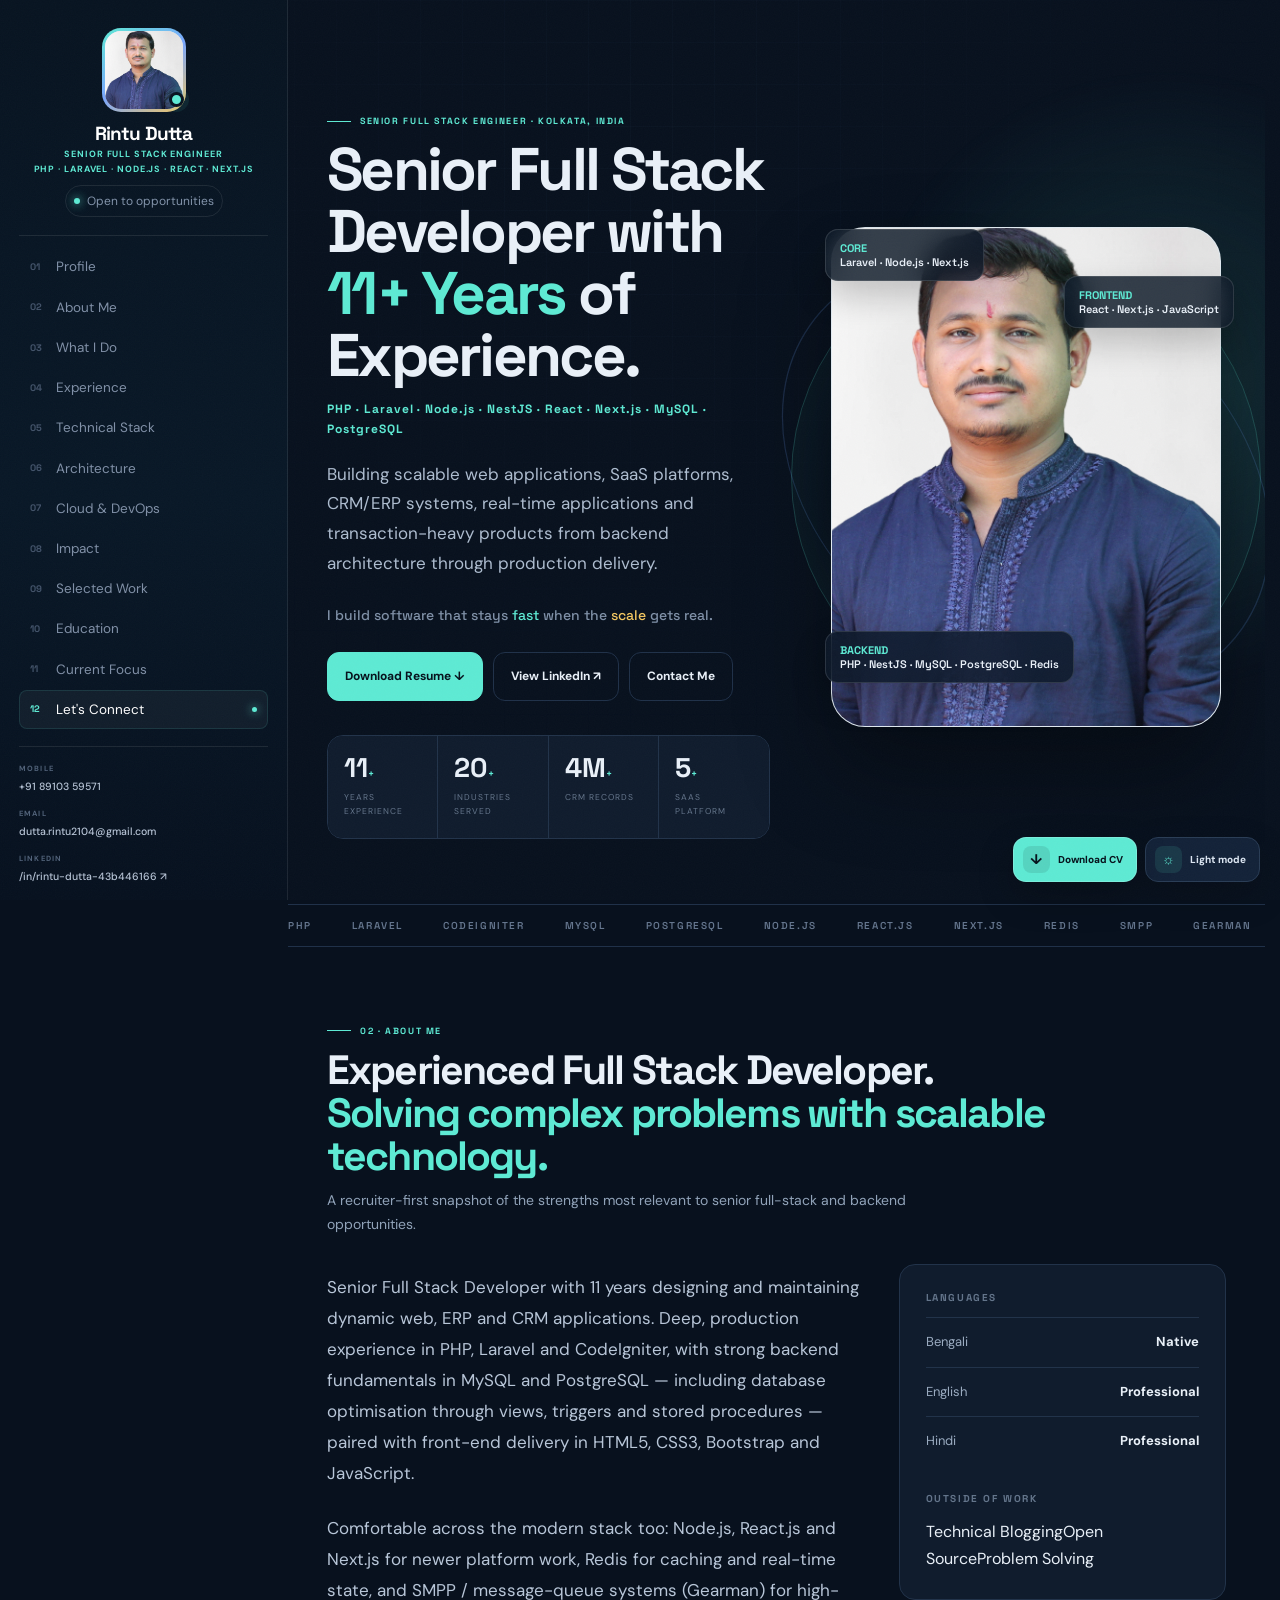
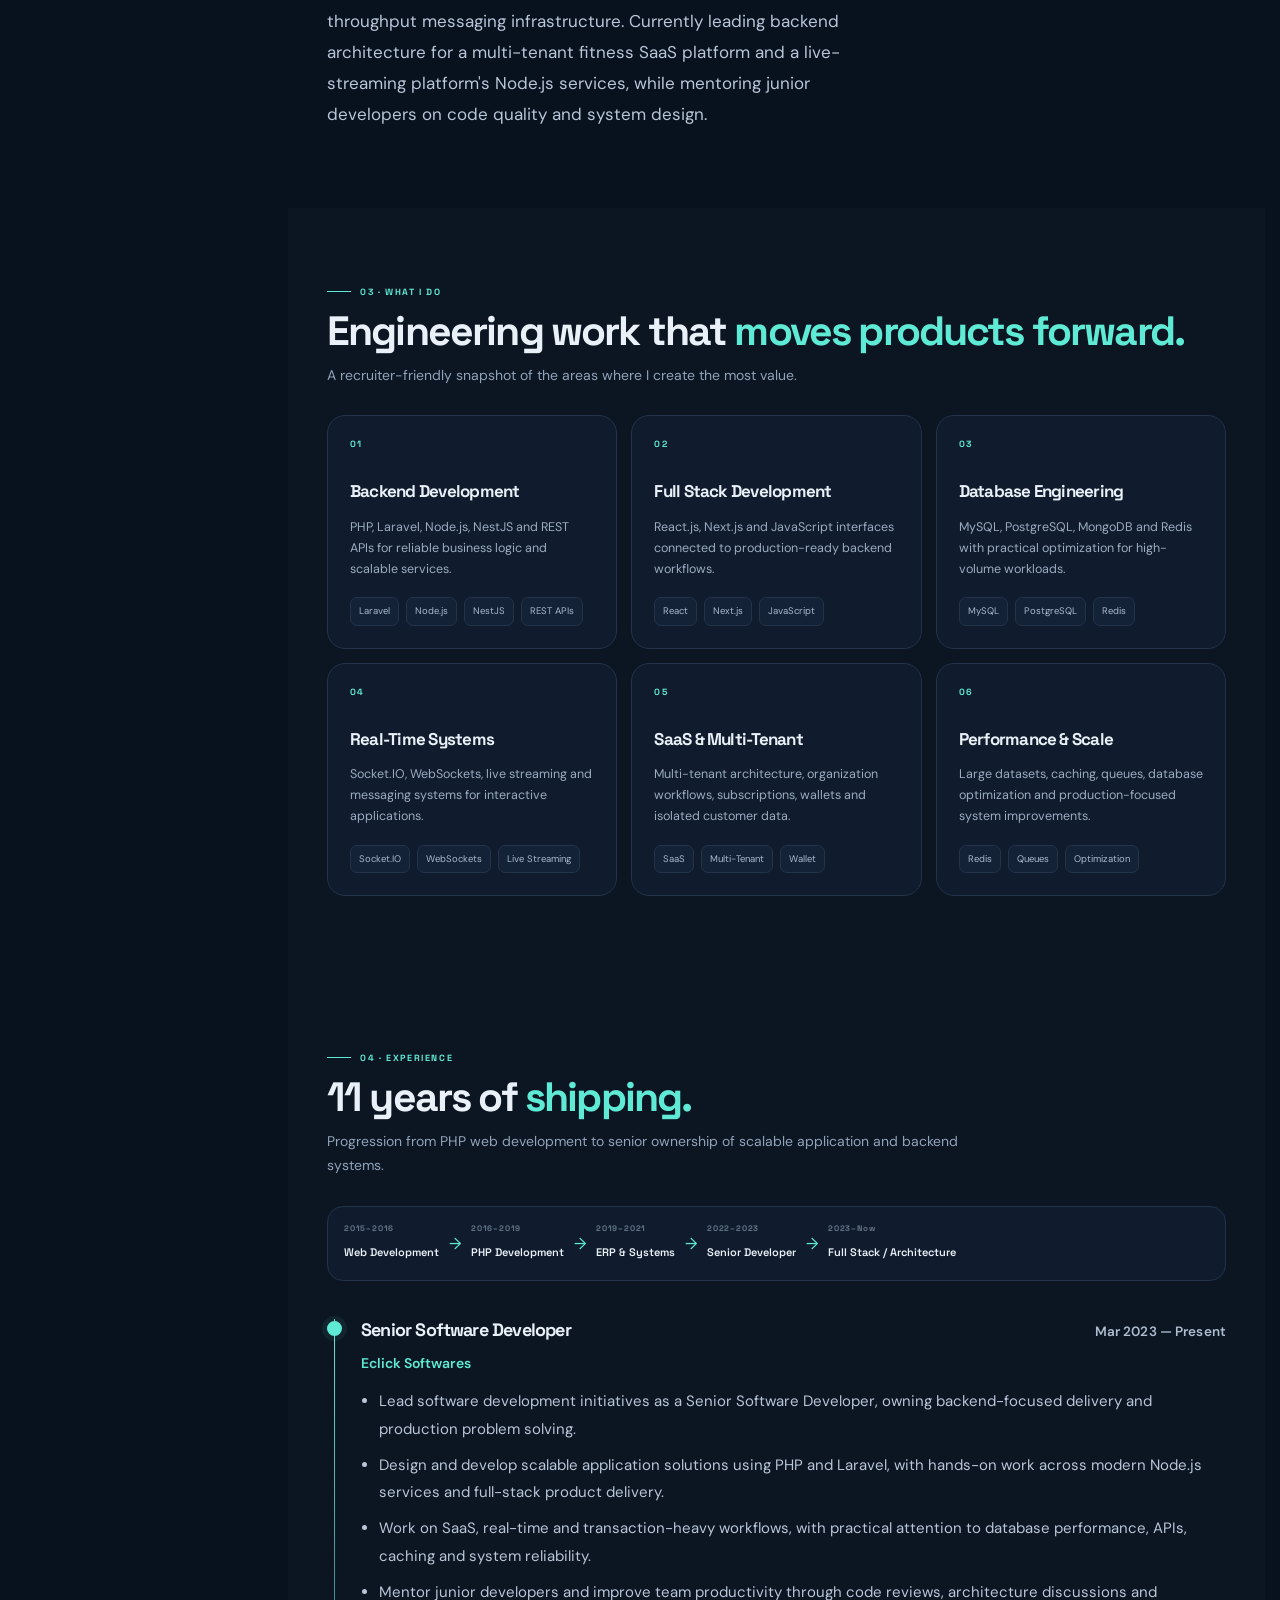
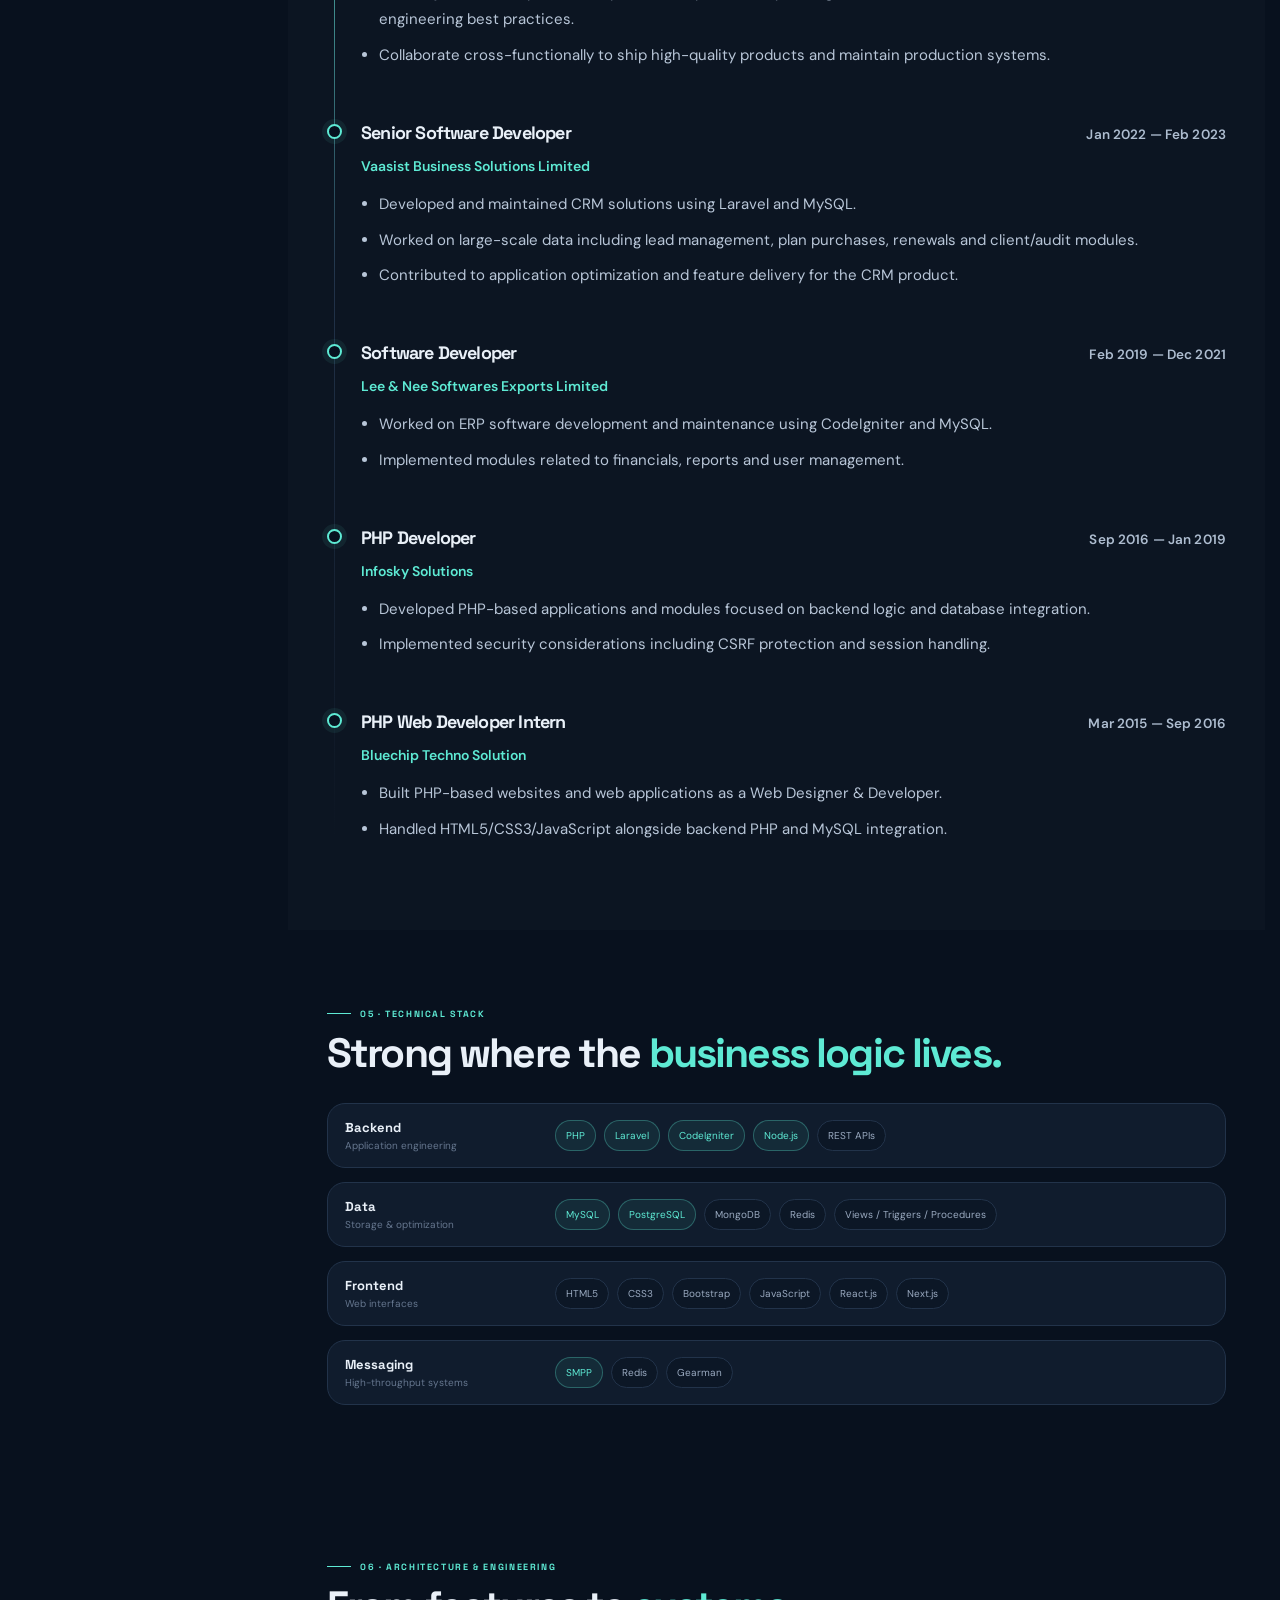
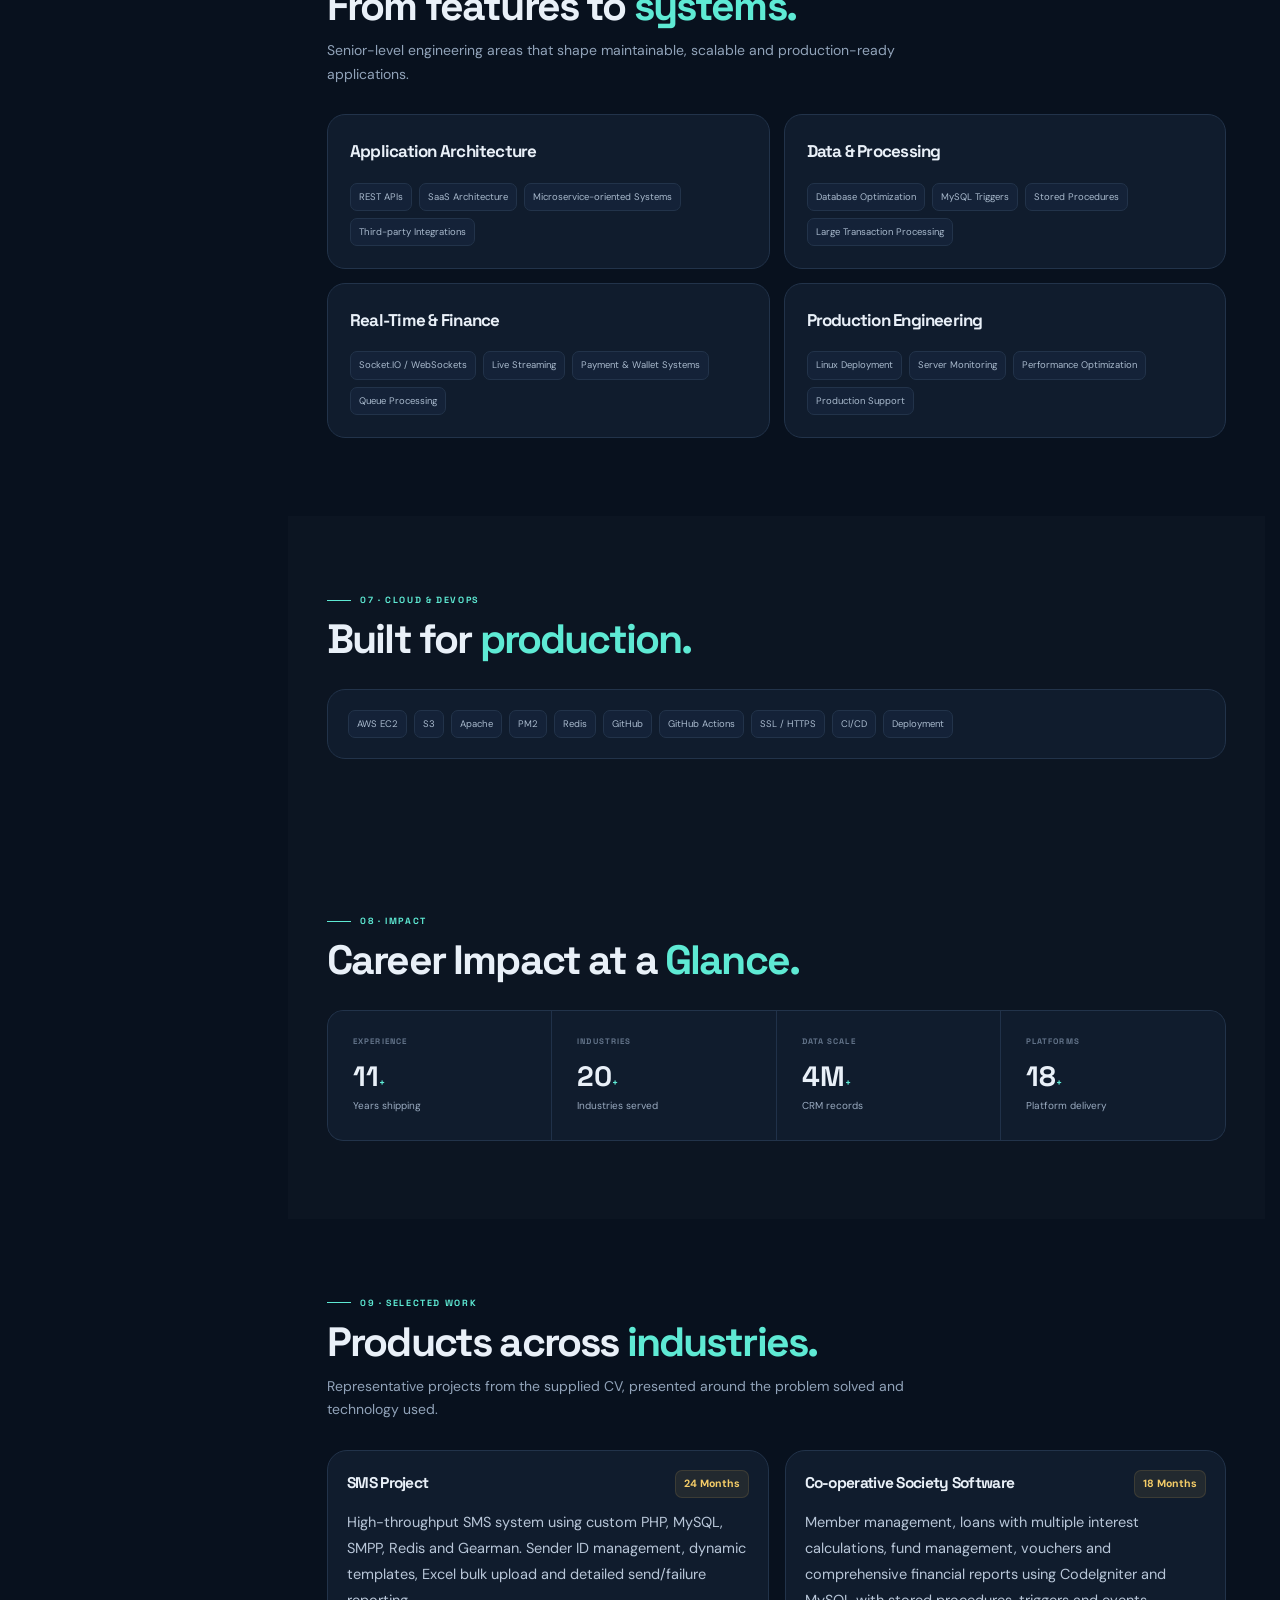
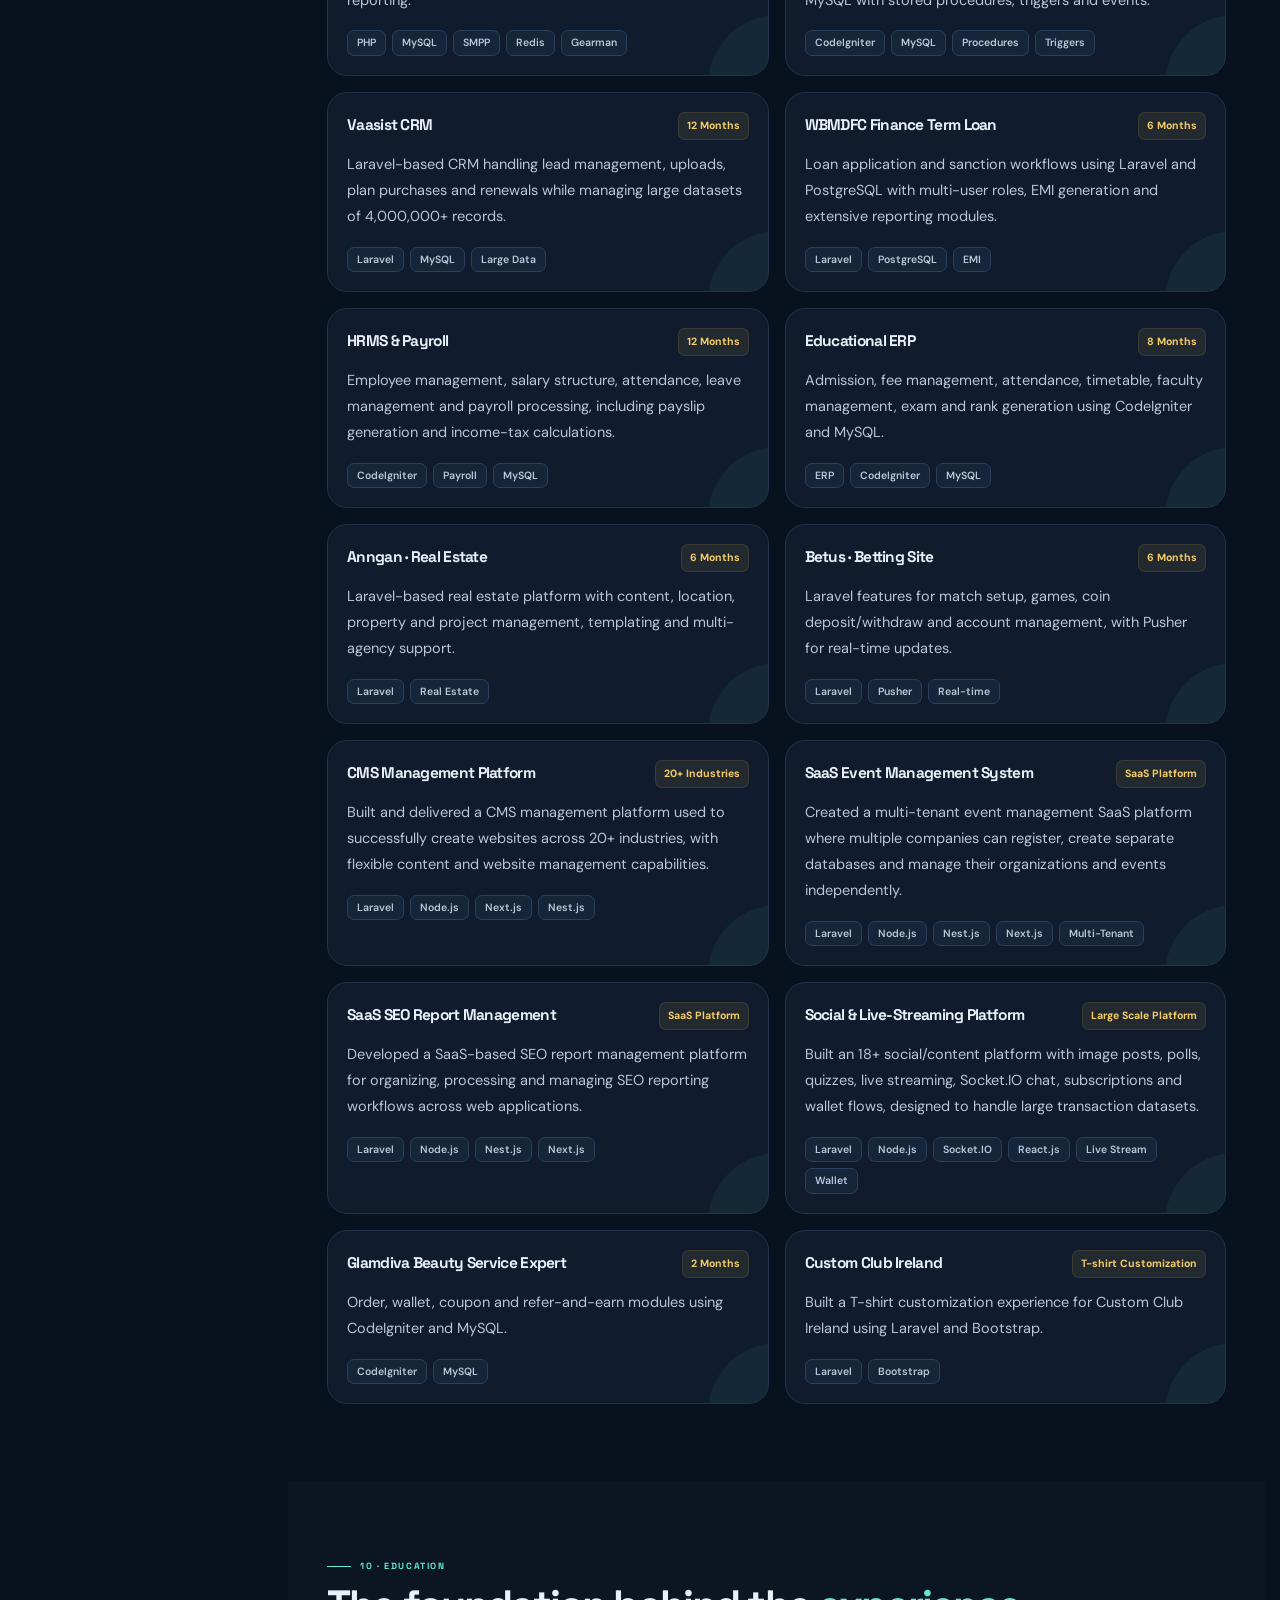
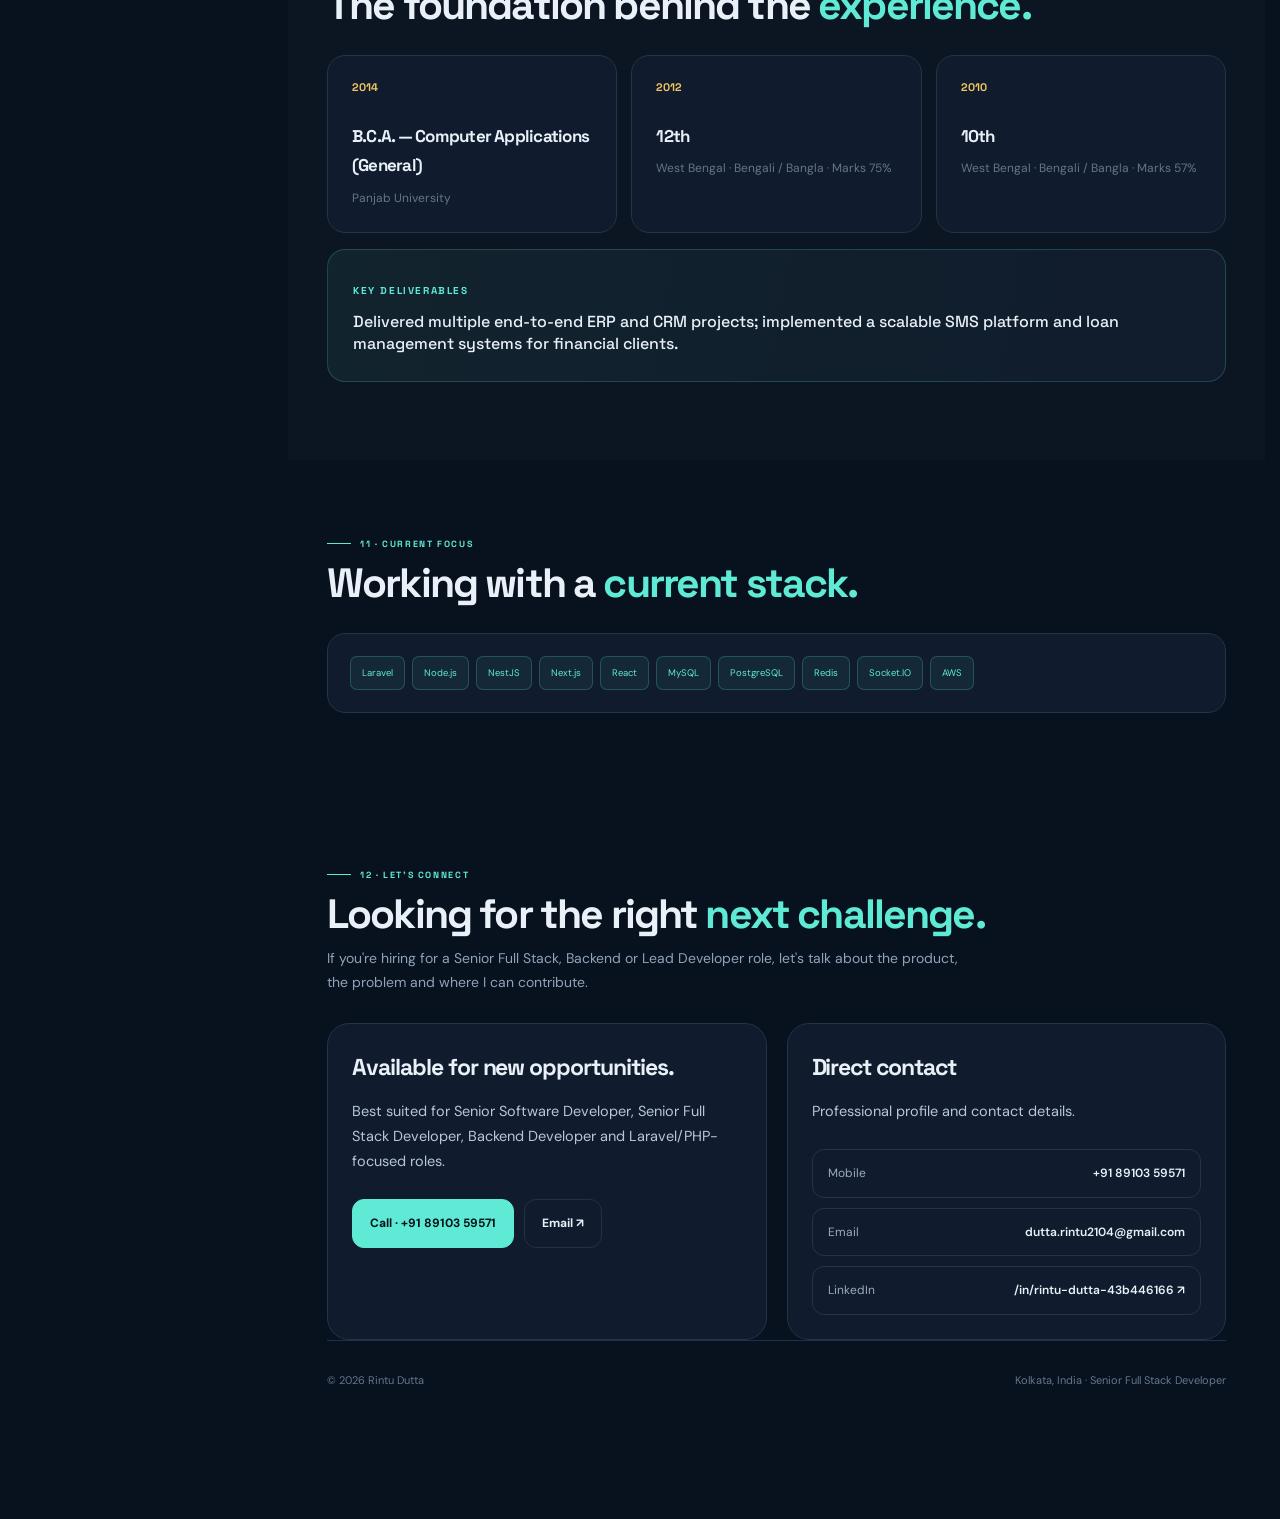
==== commit 18416b65: "Update website improvement" ====
--- a/index.html
+++ b/index.html
@@ -425,7 +425,7 @@
       <div class="container">
         <div class="section-head reveal">
           <div class="eyebrow">08 · Impact</div>
-          <h2>Numbers hiring managers can <span>remember.</span></h2>
+          <h2>Career Impact at a <span>Glance.</span></h2>
         </div>
         <div class="impact reveal">
           <div class="impact-item"><small>EXPERIENCE</small><strong>11<span>+</span></strong><em>Years shipping</em>
@@ -561,6 +561,14 @@
             </div>
             <p>Order, wallet, coupon and refer-and-earn modules using CodeIgniter and MySQL.</p>
             <div class="project-tags"><span>CodeIgniter</span><span>MySQL</span></div>
+          </article>
+
+          <article class="project reveal">
+            <div class="project-top">
+              <h3>Custom Club Ireland</h3><span class="duration">T-shirt Customization</span>
+            </div>
+            <p>Built a T-shirt customization experience for Custom Club Ireland using Laravel and Bootstrap.</p>
+            <div class="project-tags"><span>Laravel</span><span>Bootstrap</span></div>
           </article>
         </div>
       </div>
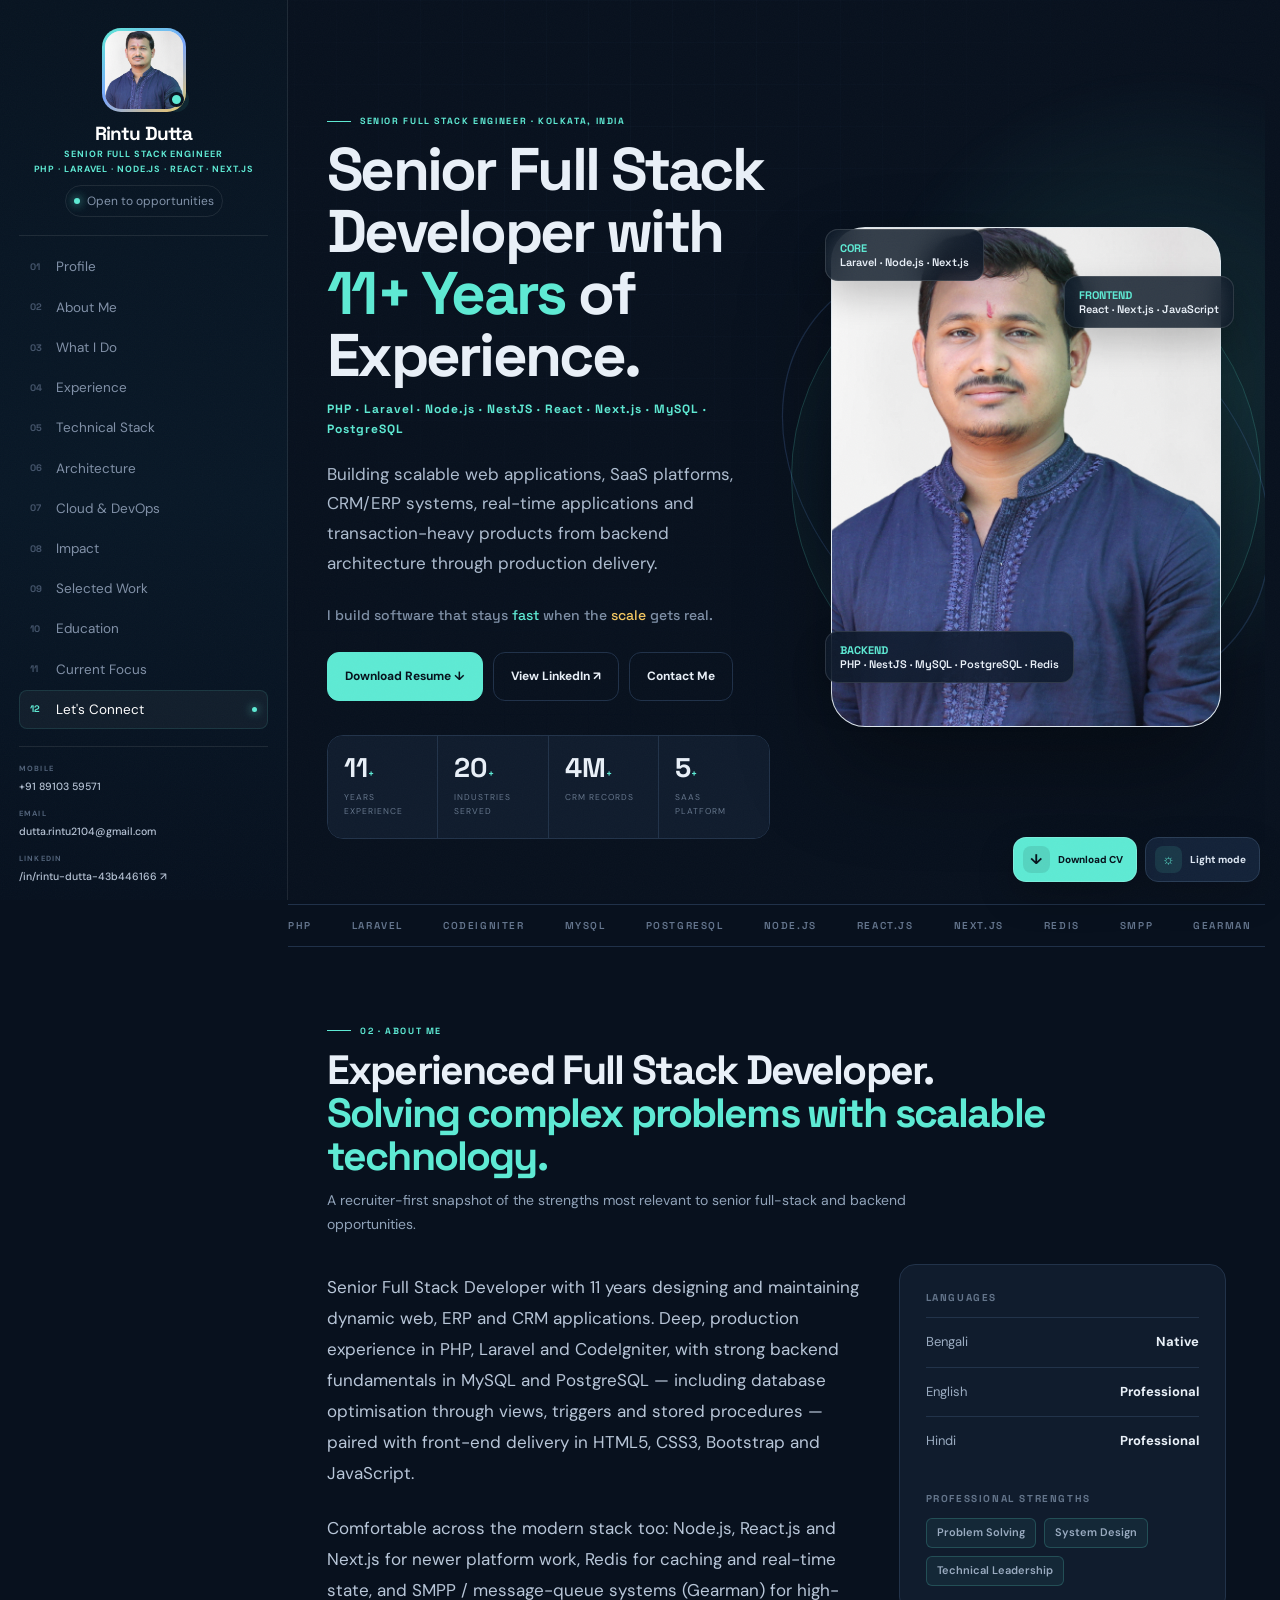
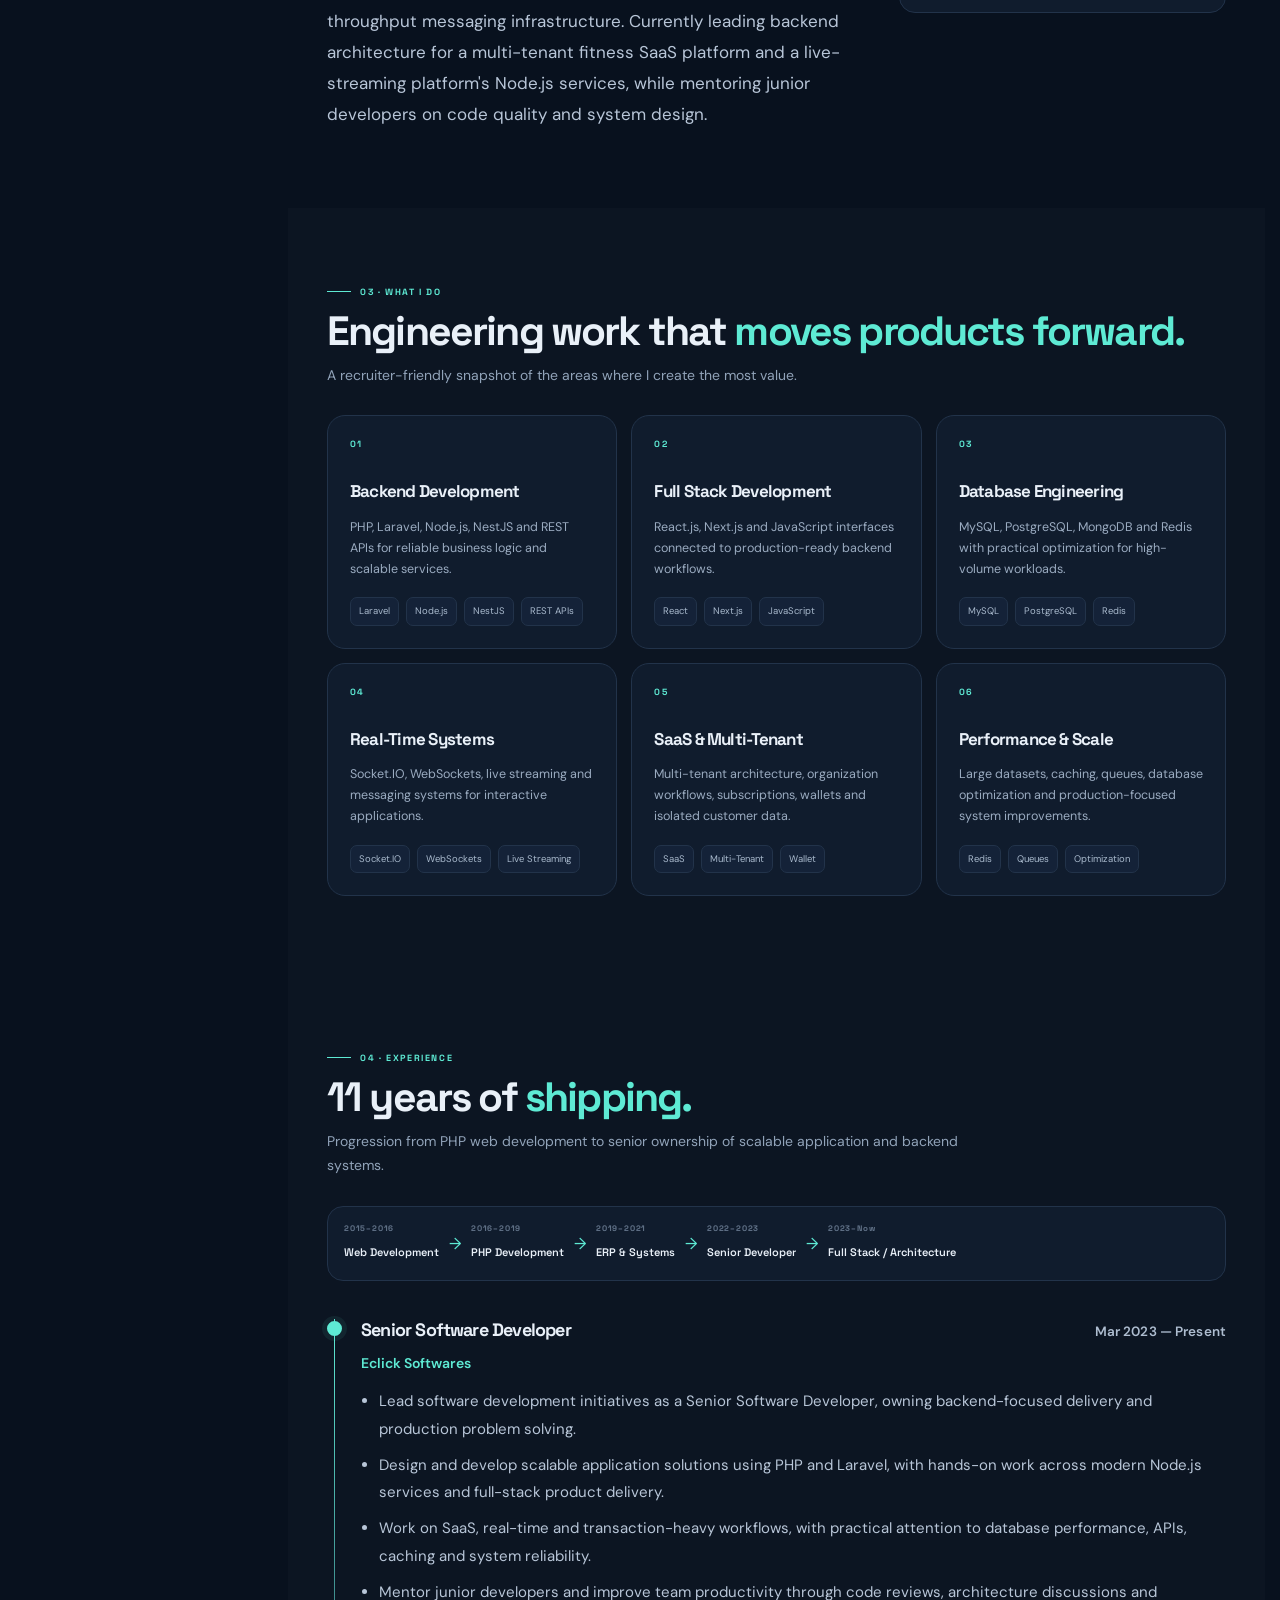
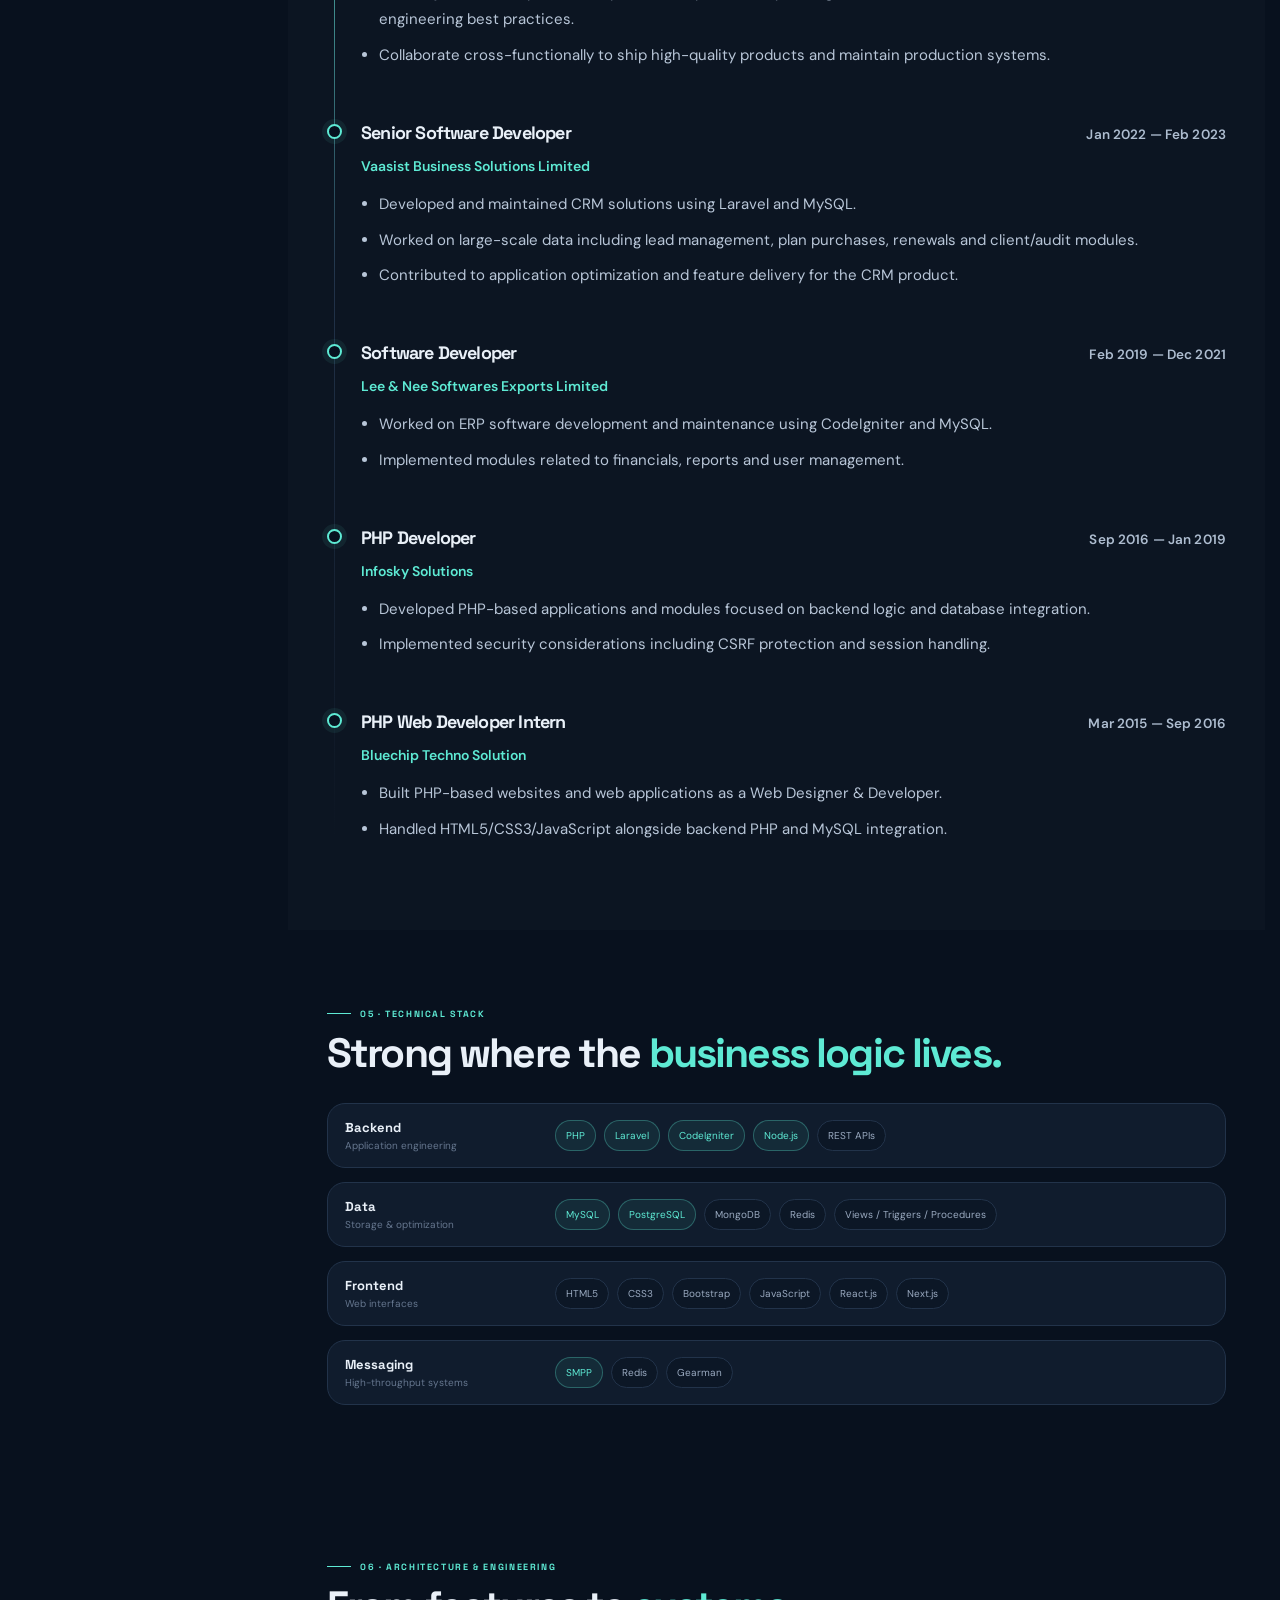
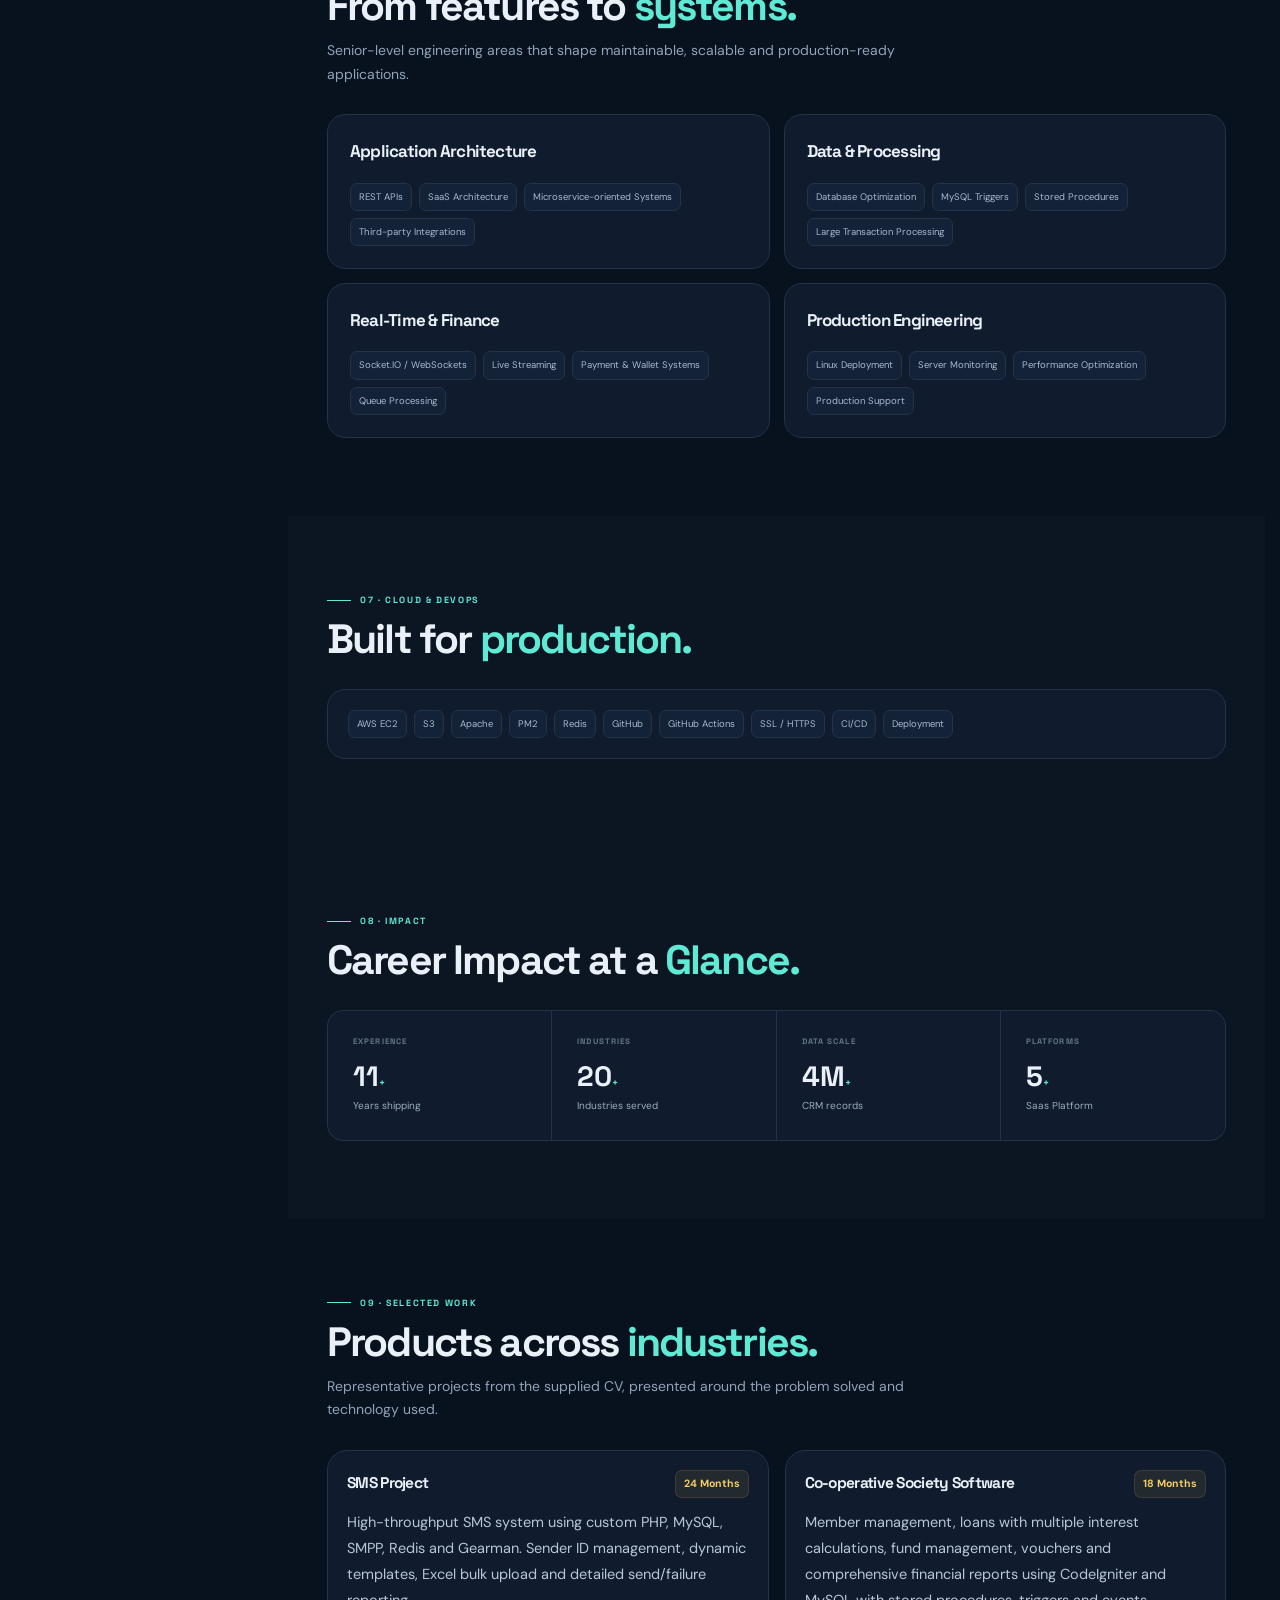
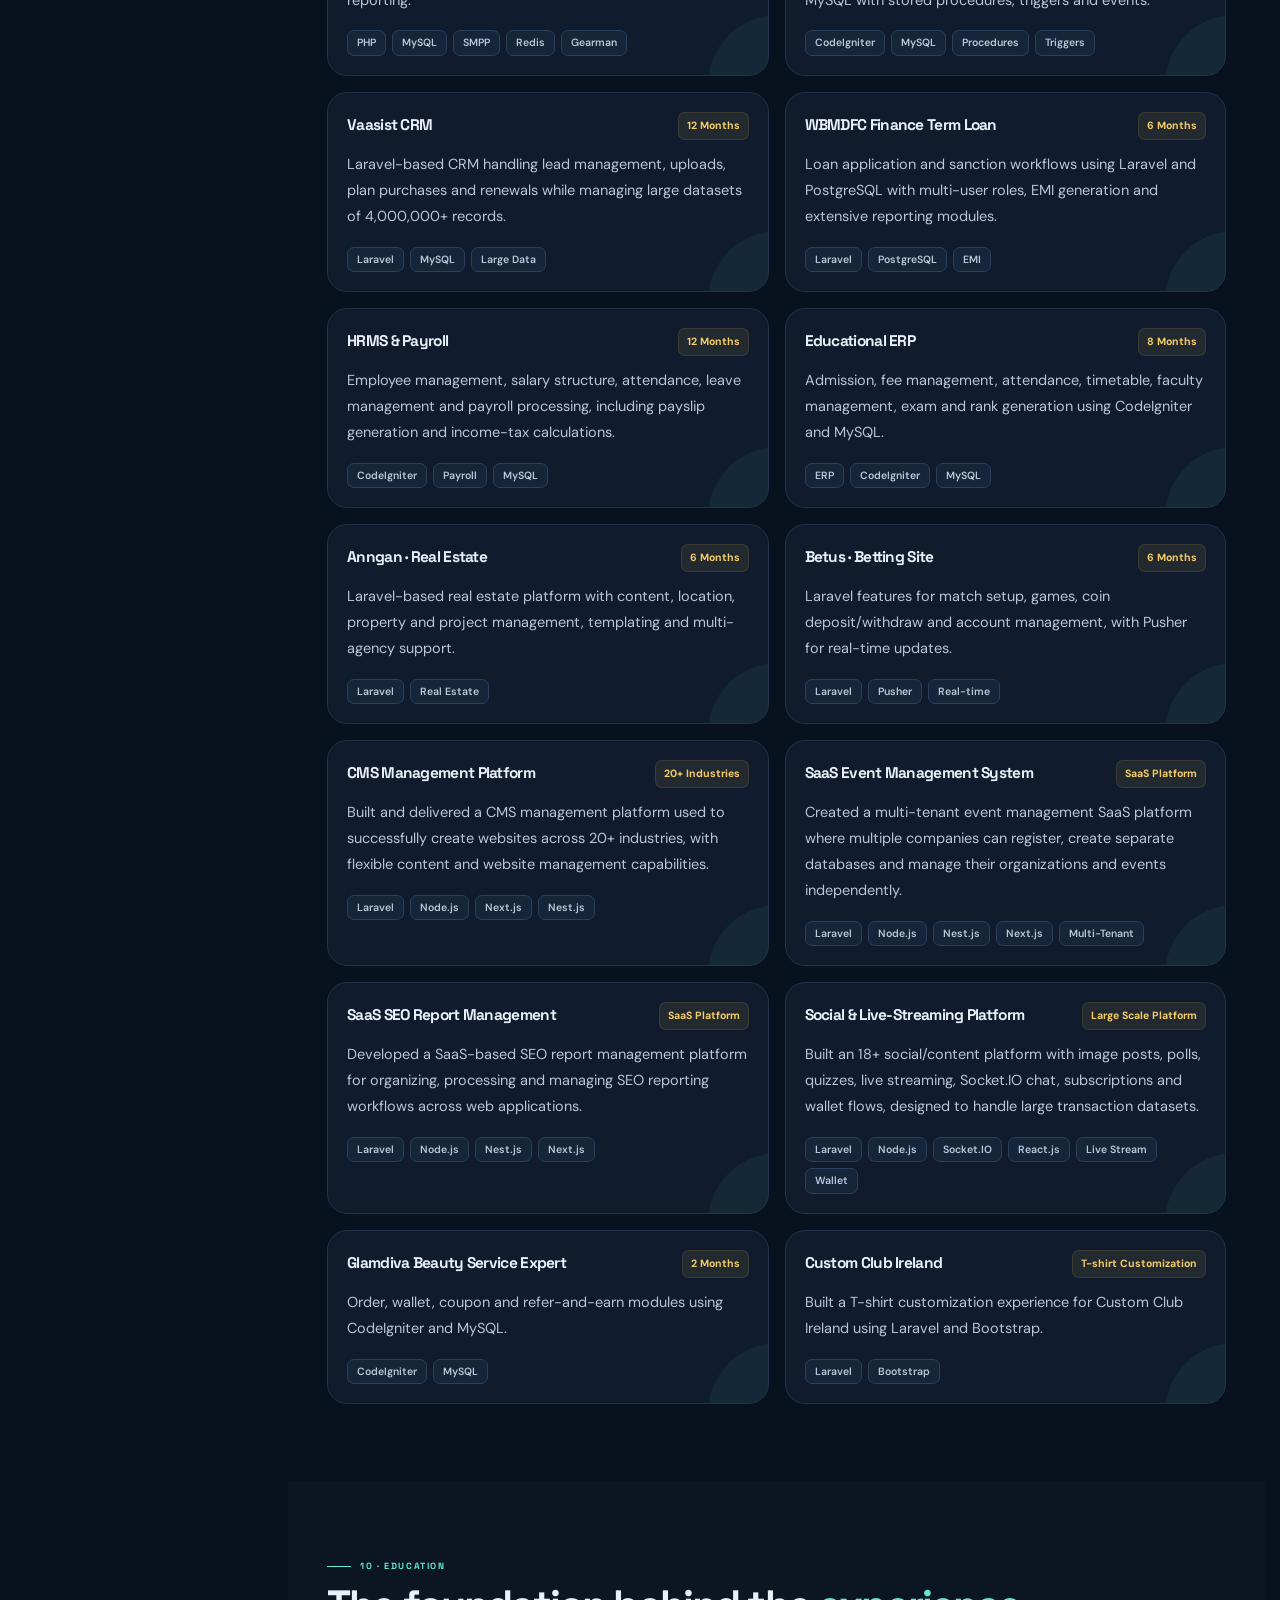
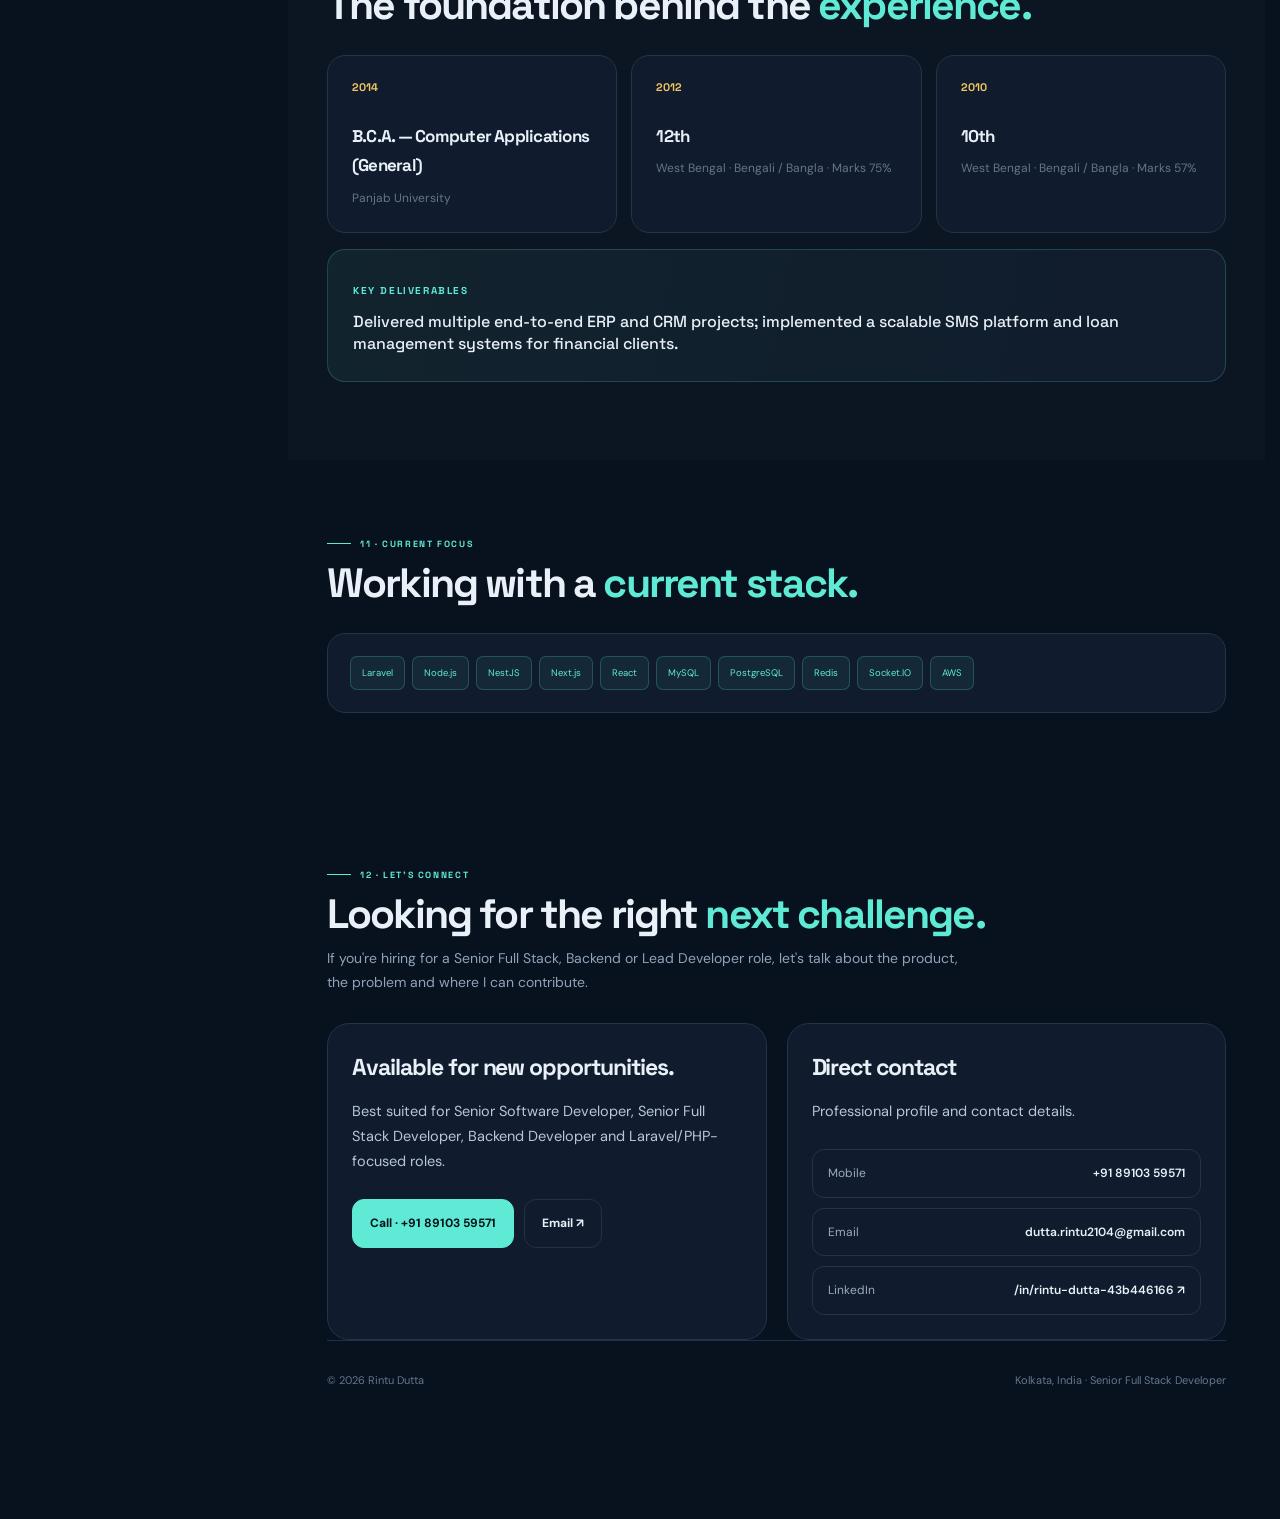
==== commit ef418c78: "Update website improvement" ====
--- a/index.html
+++ b/index.html
@@ -209,8 +209,8 @@
             <div class="about-line"><span>Bengali</span><b>Native</b></div>
             <div class="about-line"><span>English</span><b>Professional</b></div>
             <div class="about-line"><span>Hindi</span><b>Professional</b></div>
-            <div class="about-card-title outside">OUTSIDE OF WORK</div>
-            <div class="hobby-tags"><span>Technical Blogging</span><span>Open Source</span><span>Problem Solving</span>
+            <div class="about-card-title outside">PROFESSIONAL STRENGTHS</div>
+            <div class="hobby-tags"><span>Problem Solving</span><span>System Design</span><span>Technical Leadership</span>
             </div>
           </aside>
         </div>
@@ -433,7 +433,7 @@
           <div class="impact-item"><small>INDUSTRIES</small><strong>20<span>+</span></strong><em>Industries served</em>
           </div>
           <div class="impact-item"><small>DATA SCALE</small><strong>4M<span>+</span></strong><em>CRM records</em></div>
-          <div class="impact-item"><small>PLATFORMS</small><strong>18<span>+</span></strong><em>Platform delivery</em>
+          <div class="impact-item"><small>PLATFORMS</small><strong>5<span>+</span></strong><em>Saas Platform</em>
           </div>
         </div>
       </div>
--- a/style.css
+++ b/style.css
@@ -319,7 +319,8 @@
 .about-card-title.outside{margin-top:26px}
 .about-line{display:flex;justify-content:space-between;gap:18px;padding:13px 0;border-top:1px solid var(--border-dark);font-size:13px;color:var(--muted-dark)}
 .about-line:first-of-type{border-top:0}.about-line b{color:var(--text-dark);font-weight:700}
-.about-card .hobby-tags{margin-top:6px}
+.about-card .hobby-tags{display:flex;flex-wrap:wrap;gap:8px;margin-top:6px}
+.about-card .hobby-tags span{display:inline-flex;align-items:center;min-height:30px;padding:6px 10px;border:1px solid rgba(94,234,212,.2);border-radius:6px;background:rgba(94,234,212,.06);color:var(--muted-dark);font-size:11px;font-weight:600;line-height:1.2;white-space:nowrap}
 .impact{display:grid;grid-template-columns:repeat(4,1fr);border:1px solid var(--border-dark);border-radius:16px;overflow:hidden;background:var(--border-dark)}
 .impact-item{background:var(--surface-dark);padding:21px 23px;min-height:122px;border-right:1px solid var(--border-dark);position:relative}
 .impact-item:last-child{border-right:0}
@@ -331,6 +332,7 @@
 body.light .about-card-title{color:#8c9aaa}.body.light .about-card-title.outside{color:#8c9aaa}
 body.light .about-line{border-color:var(--border-light);color:var(--muted-light)}
 body.light .about-line b{color:var(--text-light)}
+body.light .about-card .hobby-tags span{color:#566a81;border-color:#d5dfe9;background:#f7f9fb}
 body.light .reference-about .about-text{color:var(--muted-light)}
 body.light .impact{border-color:var(--border-light);background:var(--border-light)}
 body.light .impact-item{background:#fff;border-color:var(--border-light)}
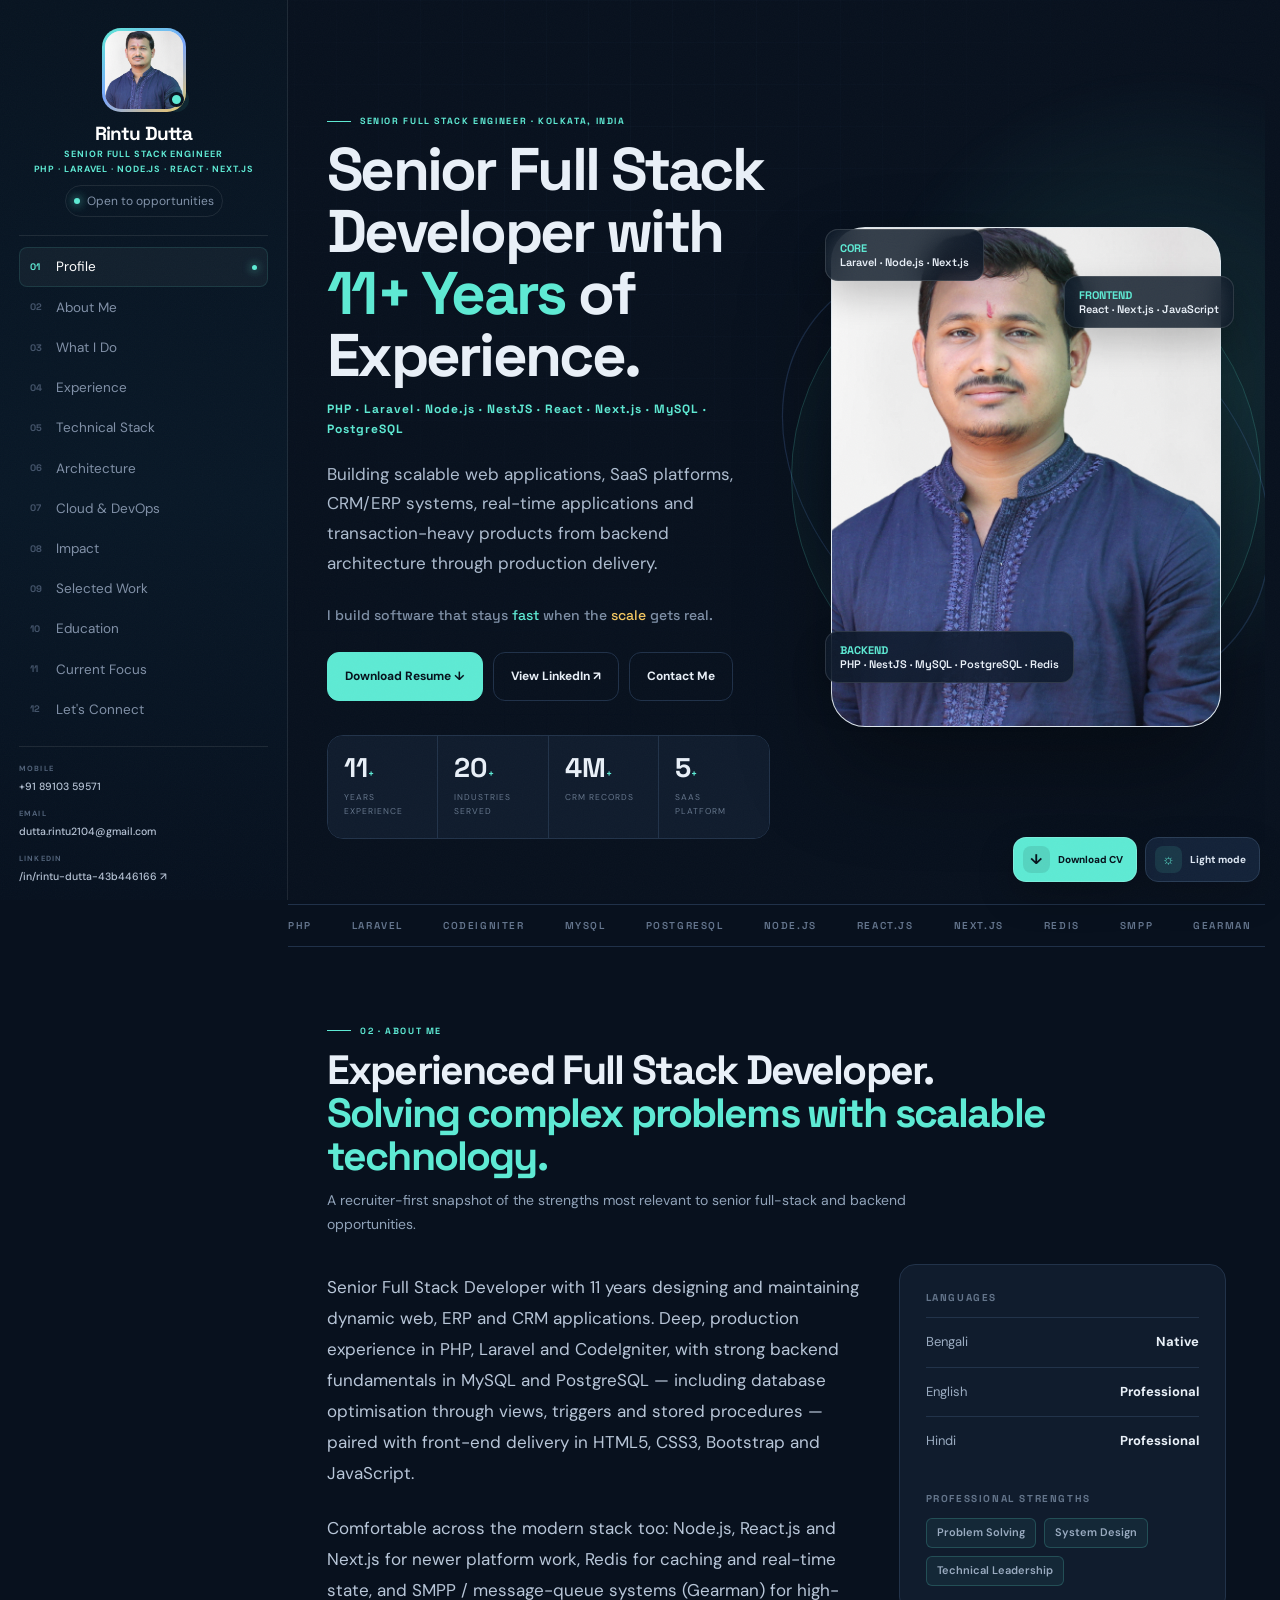
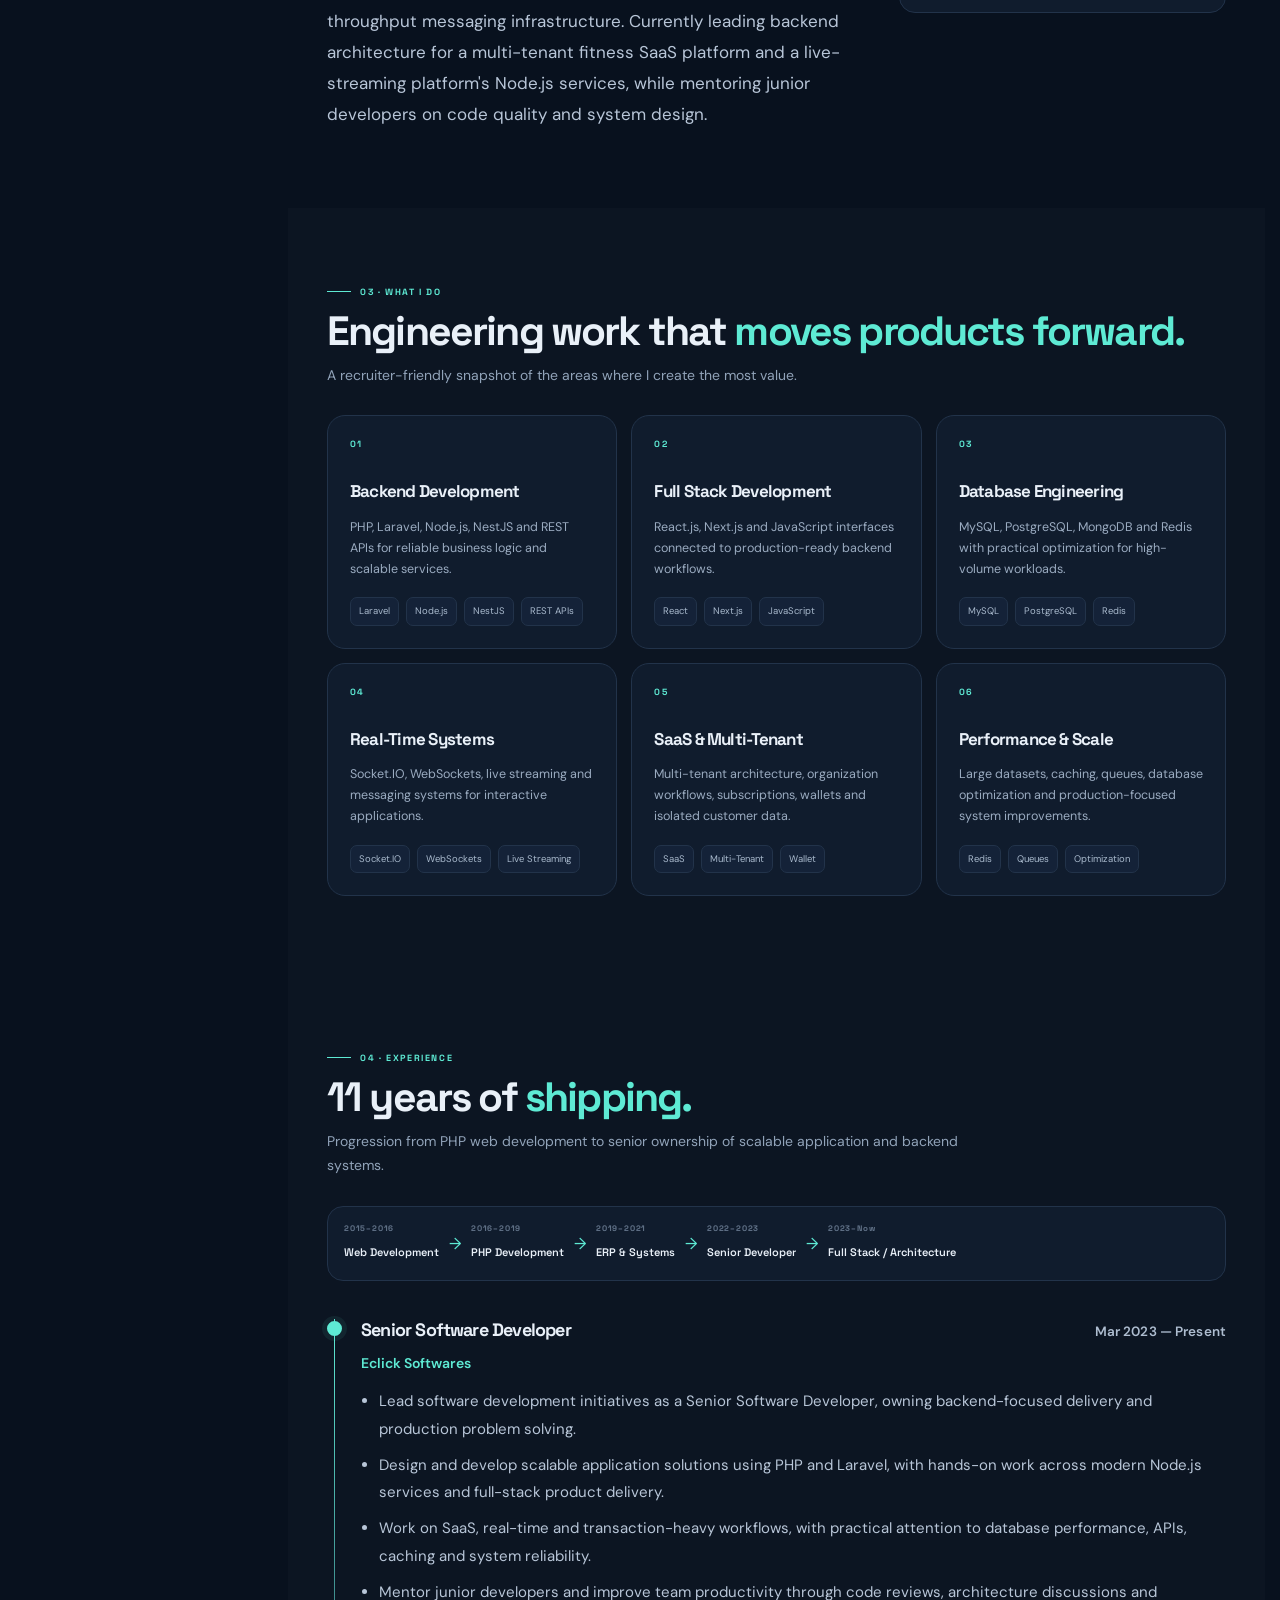
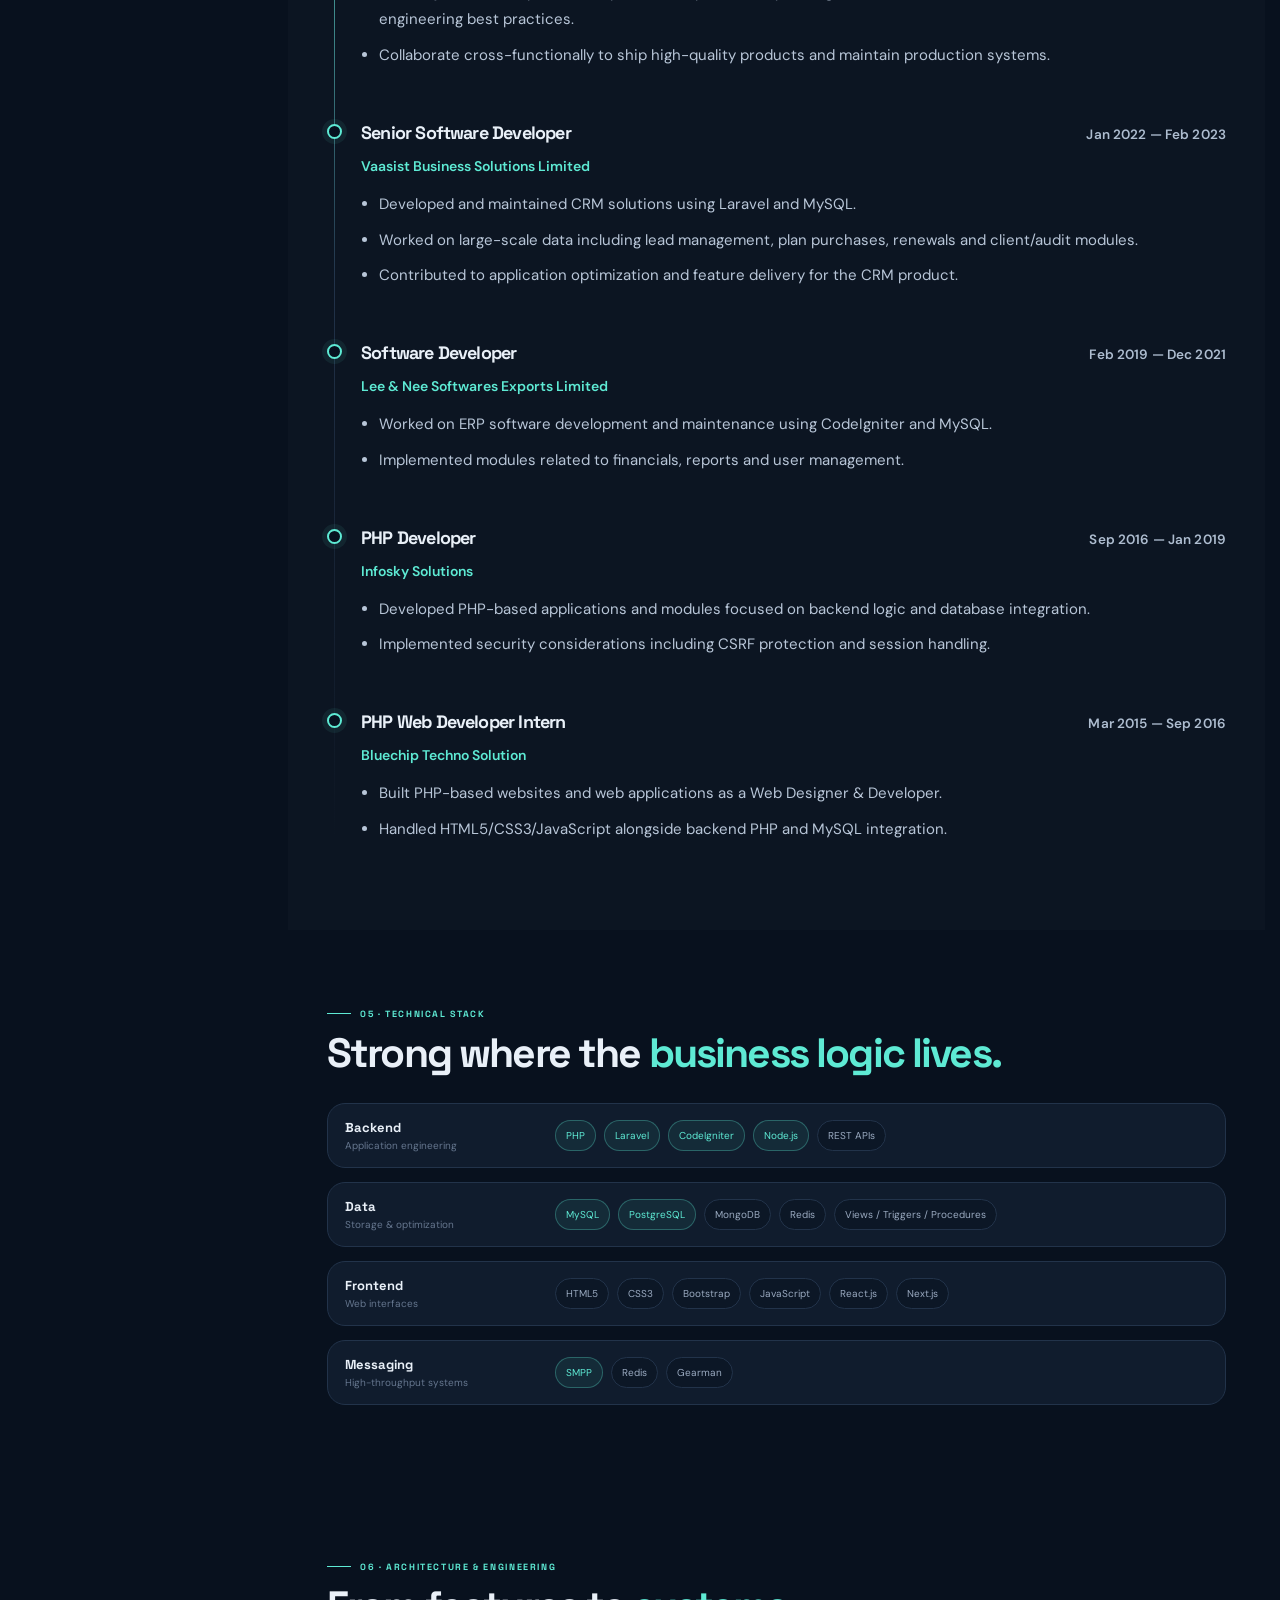
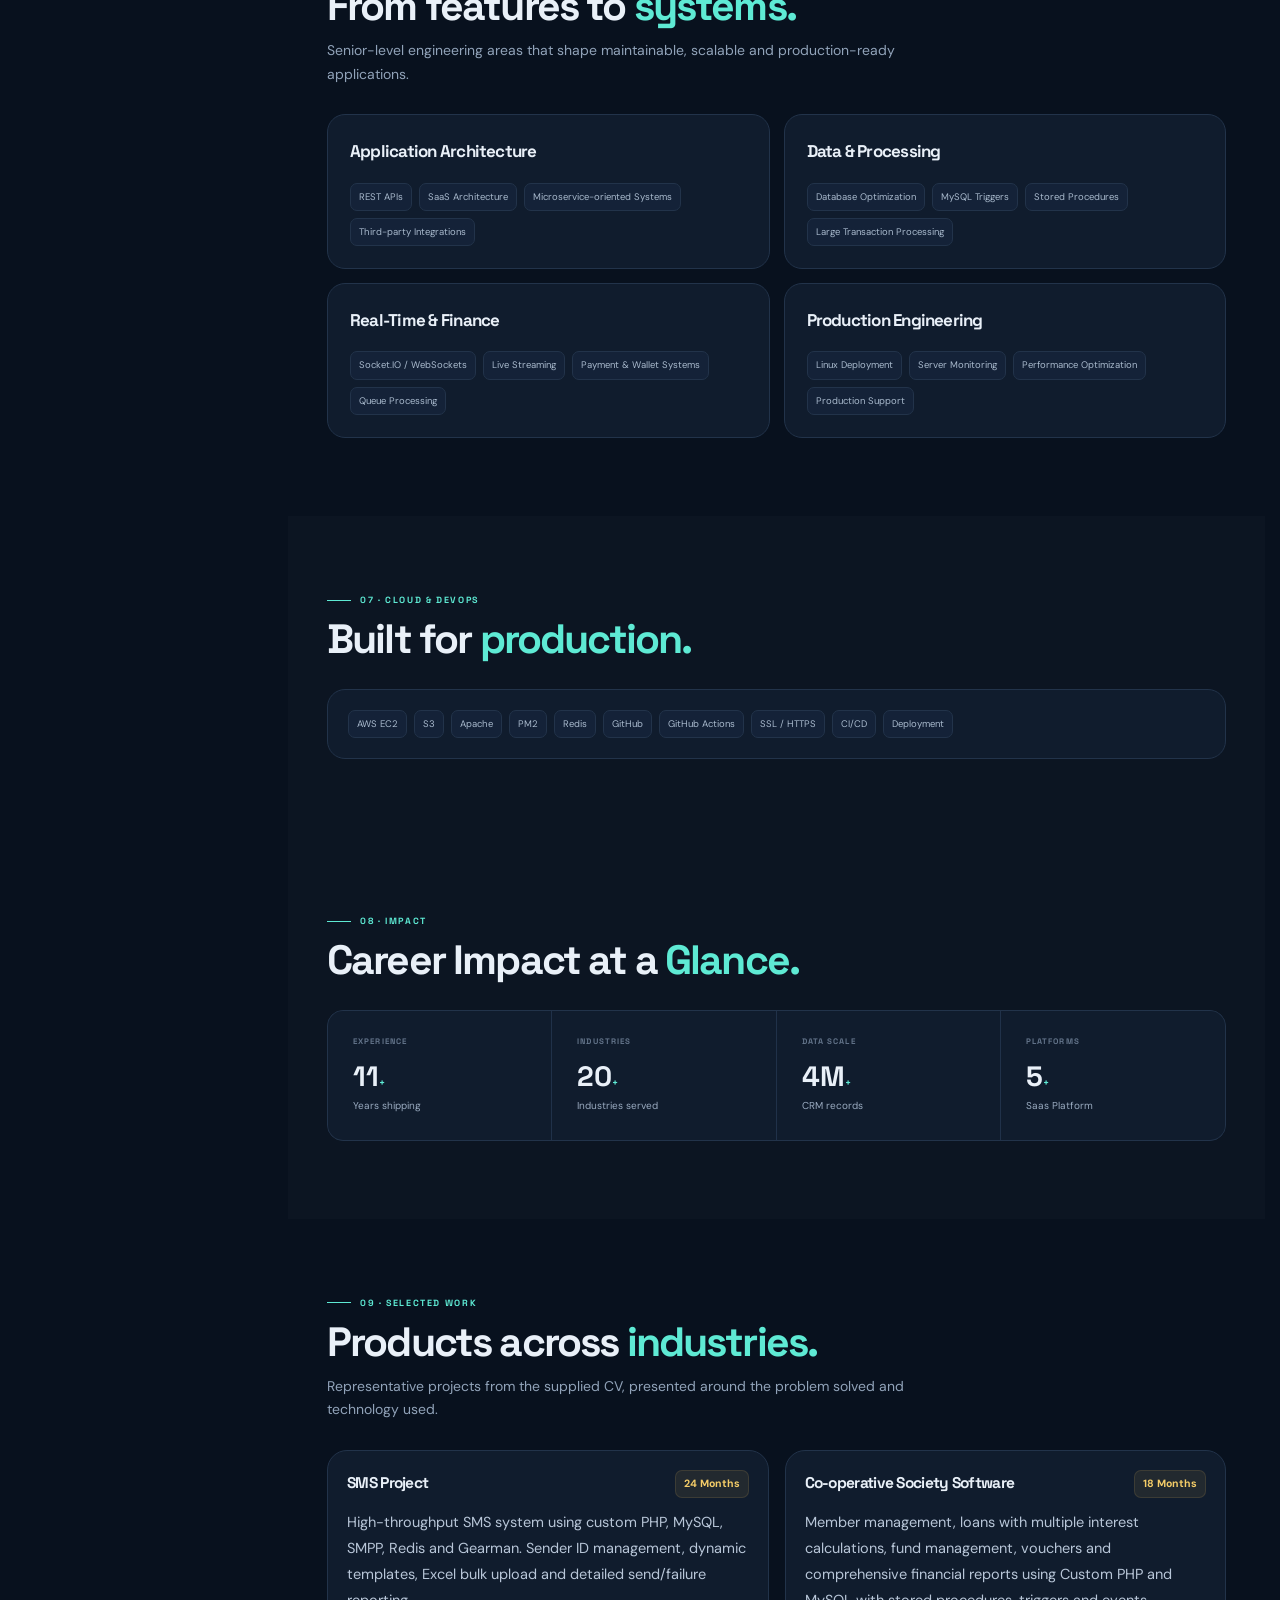
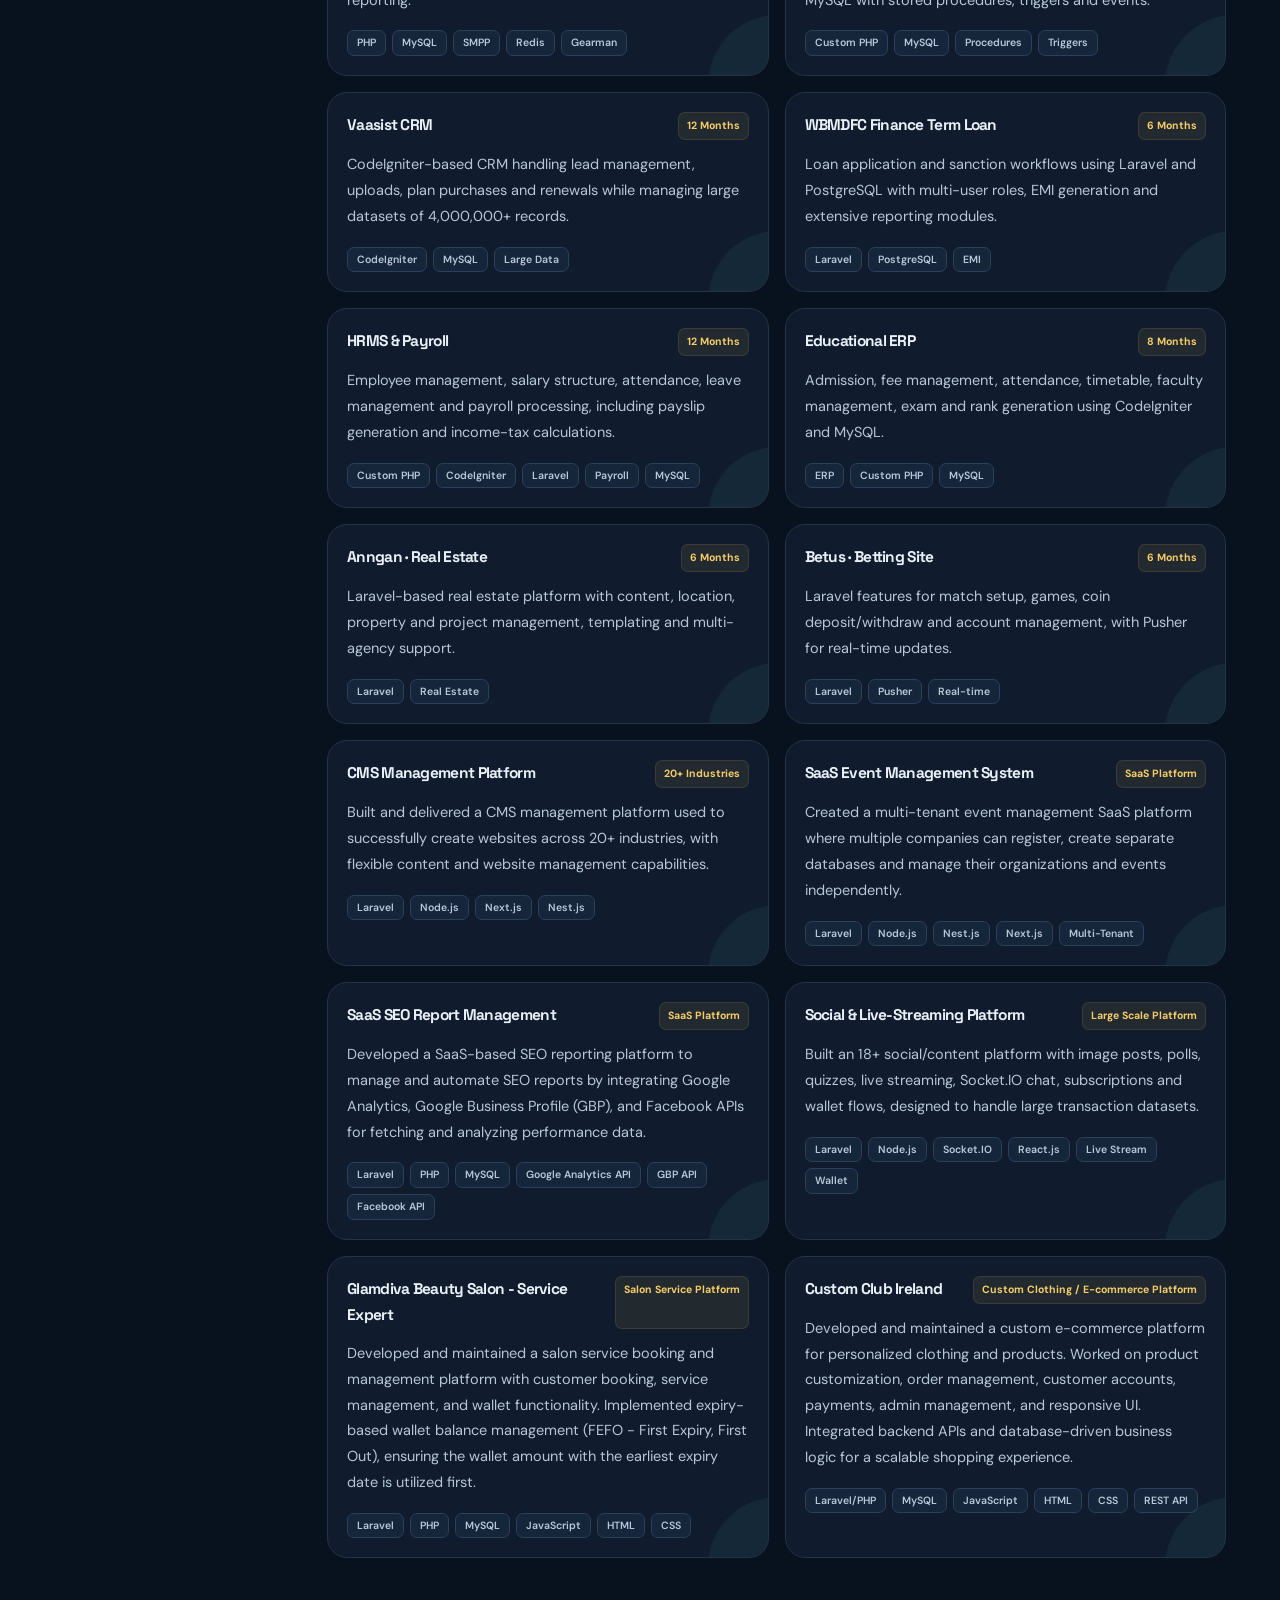
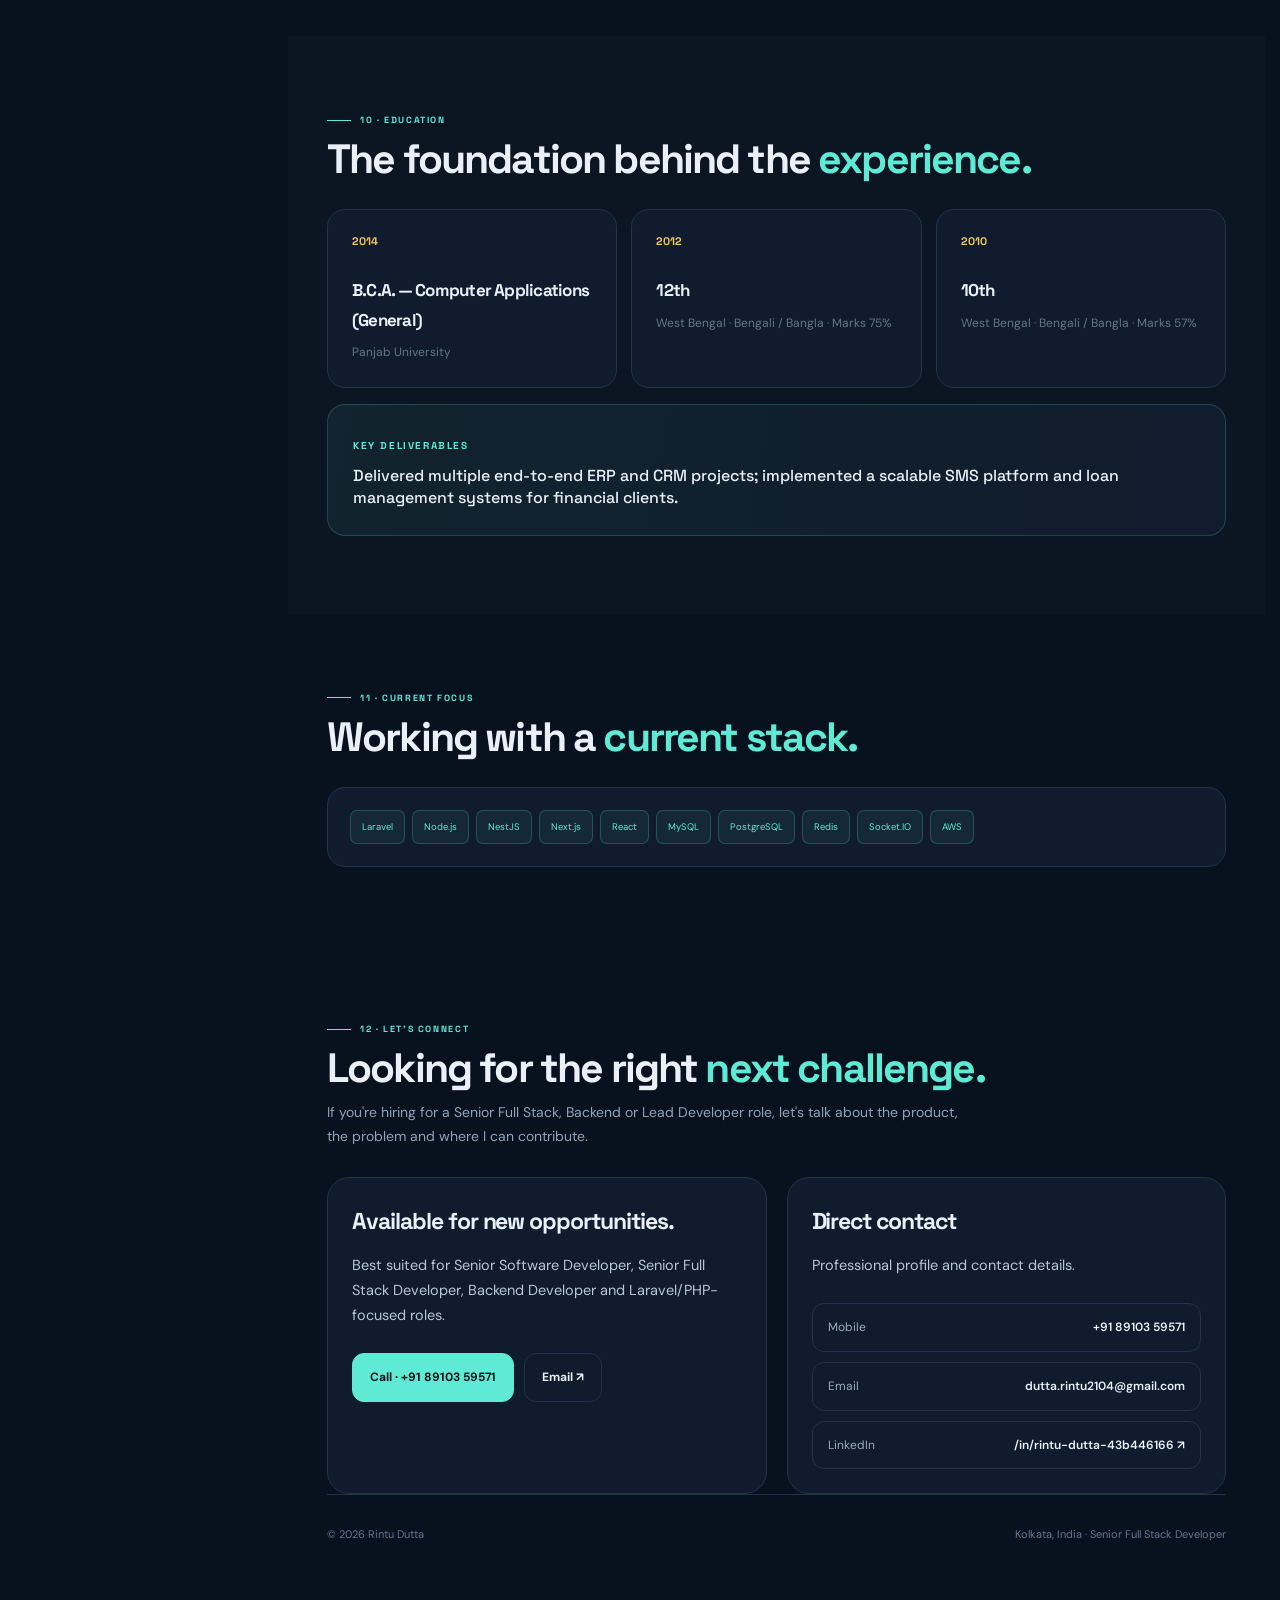
==== commit cc357e4e: "update resume" ====
--- a/index.html
+++ b/index.html
@@ -461,17 +461,17 @@
               <h3>Co-operative Society Software</h3><span class="duration">18 Months</span>
             </div>
             <p>Member management, loans with multiple interest calculations, fund management, vouchers and comprehensive
-              financial reports using CodeIgniter and MySQL with stored procedures, triggers and events.</p>
+              financial reports using Custom PHP and MySQL with stored procedures, triggers and events.</p>
             <div class="project-tags">
-              <span>CodeIgniter</span><span>MySQL</span><span>Procedures</span><span>Triggers</span></div>
+              <span>Custom PHP</span><span>MySQL</span><span>Procedures</span><span>Triggers</span></div>
           </article>
           <article class="project reveal">
             <div class="project-top">
               <h3>Vaasist CRM</h3><span class="duration">12 Months</span>
             </div>
-            <p>Laravel-based CRM handling lead management, uploads, plan purchases and renewals while managing large
+            <p>CodeIgniter-based CRM handling lead management, uploads, plan purchases and renewals while managing large
               datasets of 4,000,000+ records.</p>
-            <div class="project-tags"><span>Laravel</span><span>MySQL</span><span>Large Data</span></div>
+            <div class="project-tags"><span>CodeIgniter</span><span>MySQL</span><span>Large Data</span></div>
           </article>
           <article class="project reveal">
             <div class="project-top">
@@ -487,7 +487,7 @@
             </div>
             <p>Employee management, salary structure, attendance, leave management and payroll processing, including
               payslip generation and income-tax calculations.</p>
-            <div class="project-tags"><span>CodeIgniter</span><span>Payroll</span><span>MySQL</span></div>
+            <div class="project-tags"><span>Custom PHP</span><span>CodeIgniter</span><span>Laravel</span><span>Payroll</span><span>MySQL</span></div>
           </article>
           <article class="project reveal">
             <div class="project-top">
@@ -495,7 +495,7 @@
             </div>
             <p>Admission, fee management, attendance, timetable, faculty management, exam and rank generation using
               CodeIgniter and MySQL.</p>
-            <div class="project-tags"><span>ERP</span><span>CodeIgniter</span><span>MySQL</span></div>
+            <div class="project-tags"><span>ERP</span><span>Custom PHP</span><span>MySQL</span></div>
           </article>
           <article class="project reveal">
             <div class="project-top">
@@ -538,10 +538,10 @@
             <div class="project-top">
               <h3>SaaS SEO Report Management</h3><span class="duration">SaaS Platform</span>
             </div>
-            <p>Developed a SaaS-based SEO report management platform for organizing, processing and managing SEO
-              reporting workflows across web applications.</p>
-            <div class="project-tags"><span>Laravel</span><span>Node.js</span><span>Nest.js</span><span>Next.js</span>
-            </div>
+            <p>Developed a SaaS-based SEO reporting platform to manage and automate SEO reports by integrating Google
+              Analytics, Google Business Profile (GBP), and Facebook APIs for fetching and analyzing performance data.</p>
+            <div class="project-tags"><span>Laravel</span><span>PHP</span><span>MySQL</span><span>Google Analytics API</span>
+              <span>GBP API</span><span>Facebook API</span></div>
           </article>
 
           <article class="project reveal">
@@ -557,18 +557,18 @@
 
           <article class="project reveal">
             <div class="project-top">
-              <h3>Glamdiva Beauty Service Expert</h3><span class="duration">2 Months</span>
-            </div>
-            <p>Order, wallet, coupon and refer-and-earn modules using CodeIgniter and MySQL.</p>
-            <div class="project-tags"><span>CodeIgniter</span><span>MySQL</span></div>
-          </article>
-
-          <article class="project reveal">
-            <div class="project-top">
-              <h3>Custom Club Ireland</h3><span class="duration">T-shirt Customization</span>
-            </div>
-            <p>Built a T-shirt customization experience for Custom Club Ireland using Laravel and Bootstrap.</p>
-            <div class="project-tags"><span>Laravel</span><span>Bootstrap</span></div>
+              <h3>Glamdiva Beauty Salon - Service Expert</h3><span class="duration">Salon Service Platform</span>
+            </div>
+            <p>Developed and maintained a salon service booking and management platform with customer booking, service management, and wallet functionality. Implemented expiry-based wallet balance management (FEFO - First Expiry, First Out), ensuring the wallet amount with the earliest expiry date is utilized first.</p>
+            <div class="project-tags"><span>Laravel</span><span>PHP</span><span>MySQL</span><span>JavaScript</span><span>HTML</span><span>CSS</span></div>
+          </article>
+
+          <article class="project reveal">
+            <div class="project-top">
+              <h3>Custom Club Ireland</h3><span class="duration">Custom Clothing / E-commerce Platform</span>
+            </div>
+            <p>Developed and maintained a custom e-commerce platform for personalized clothing and products. Worked on product customization, order management, customer accounts, payments, admin management, and responsive UI. Integrated backend APIs and database-driven business logic for a scalable shopping experience.</p>
+            <div class="project-tags"><span>Laravel/PHP</span><span>MySQL</span><span>JavaScript</span><span>HTML</span><span>CSS</span><span>REST API</span></div>
           </article>
         </div>
       </div>
